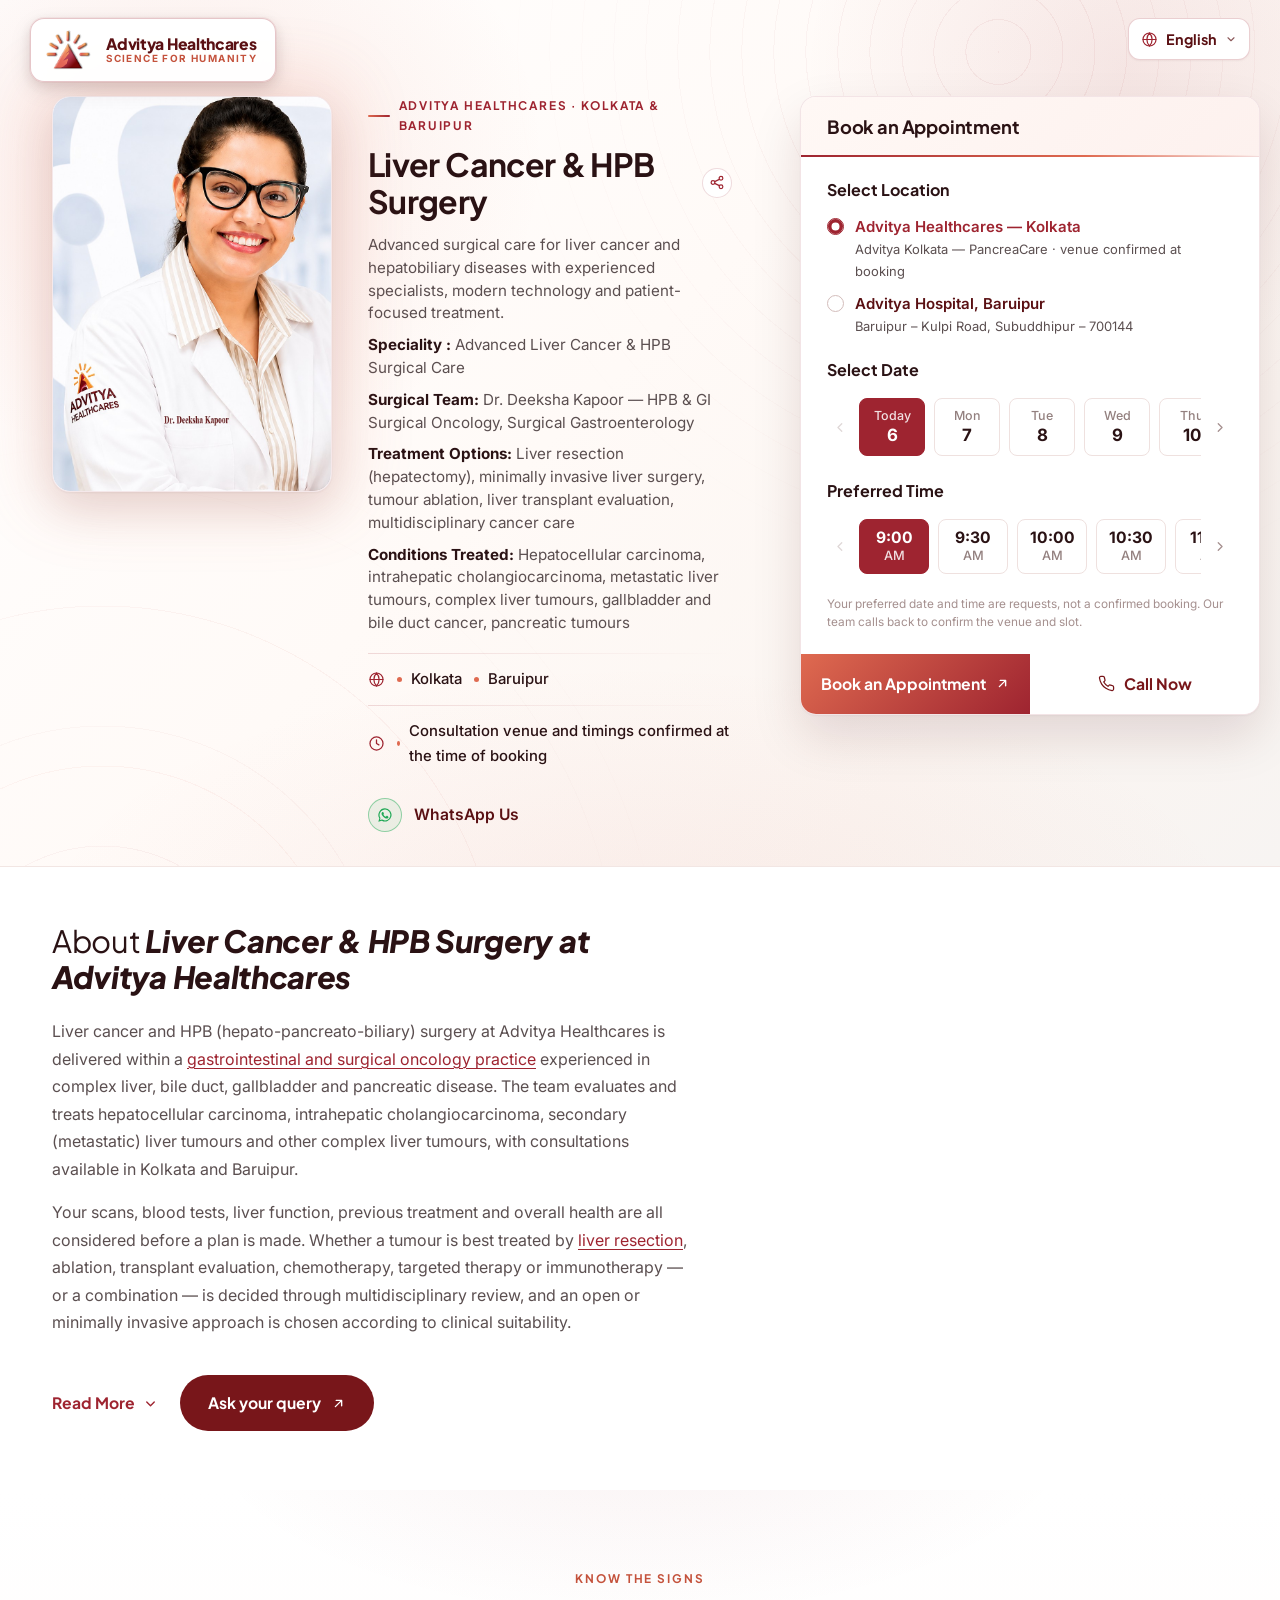
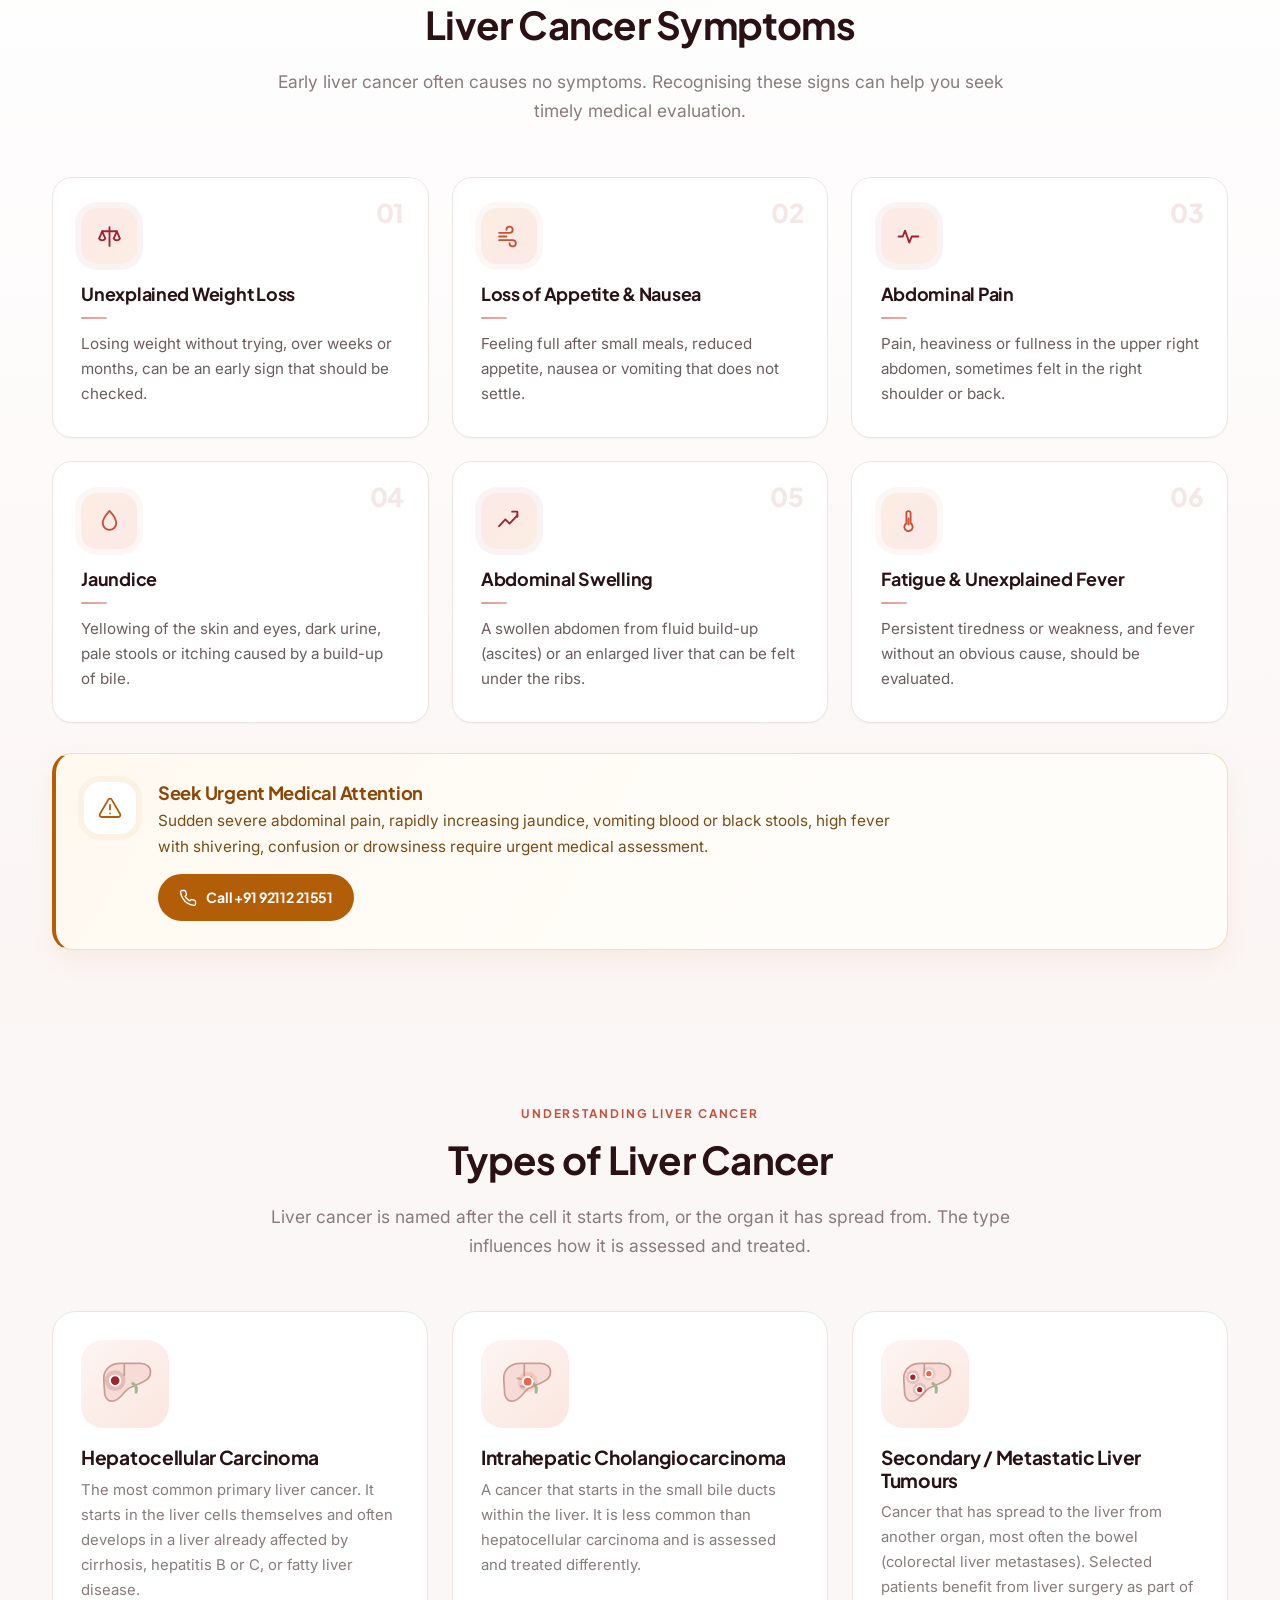
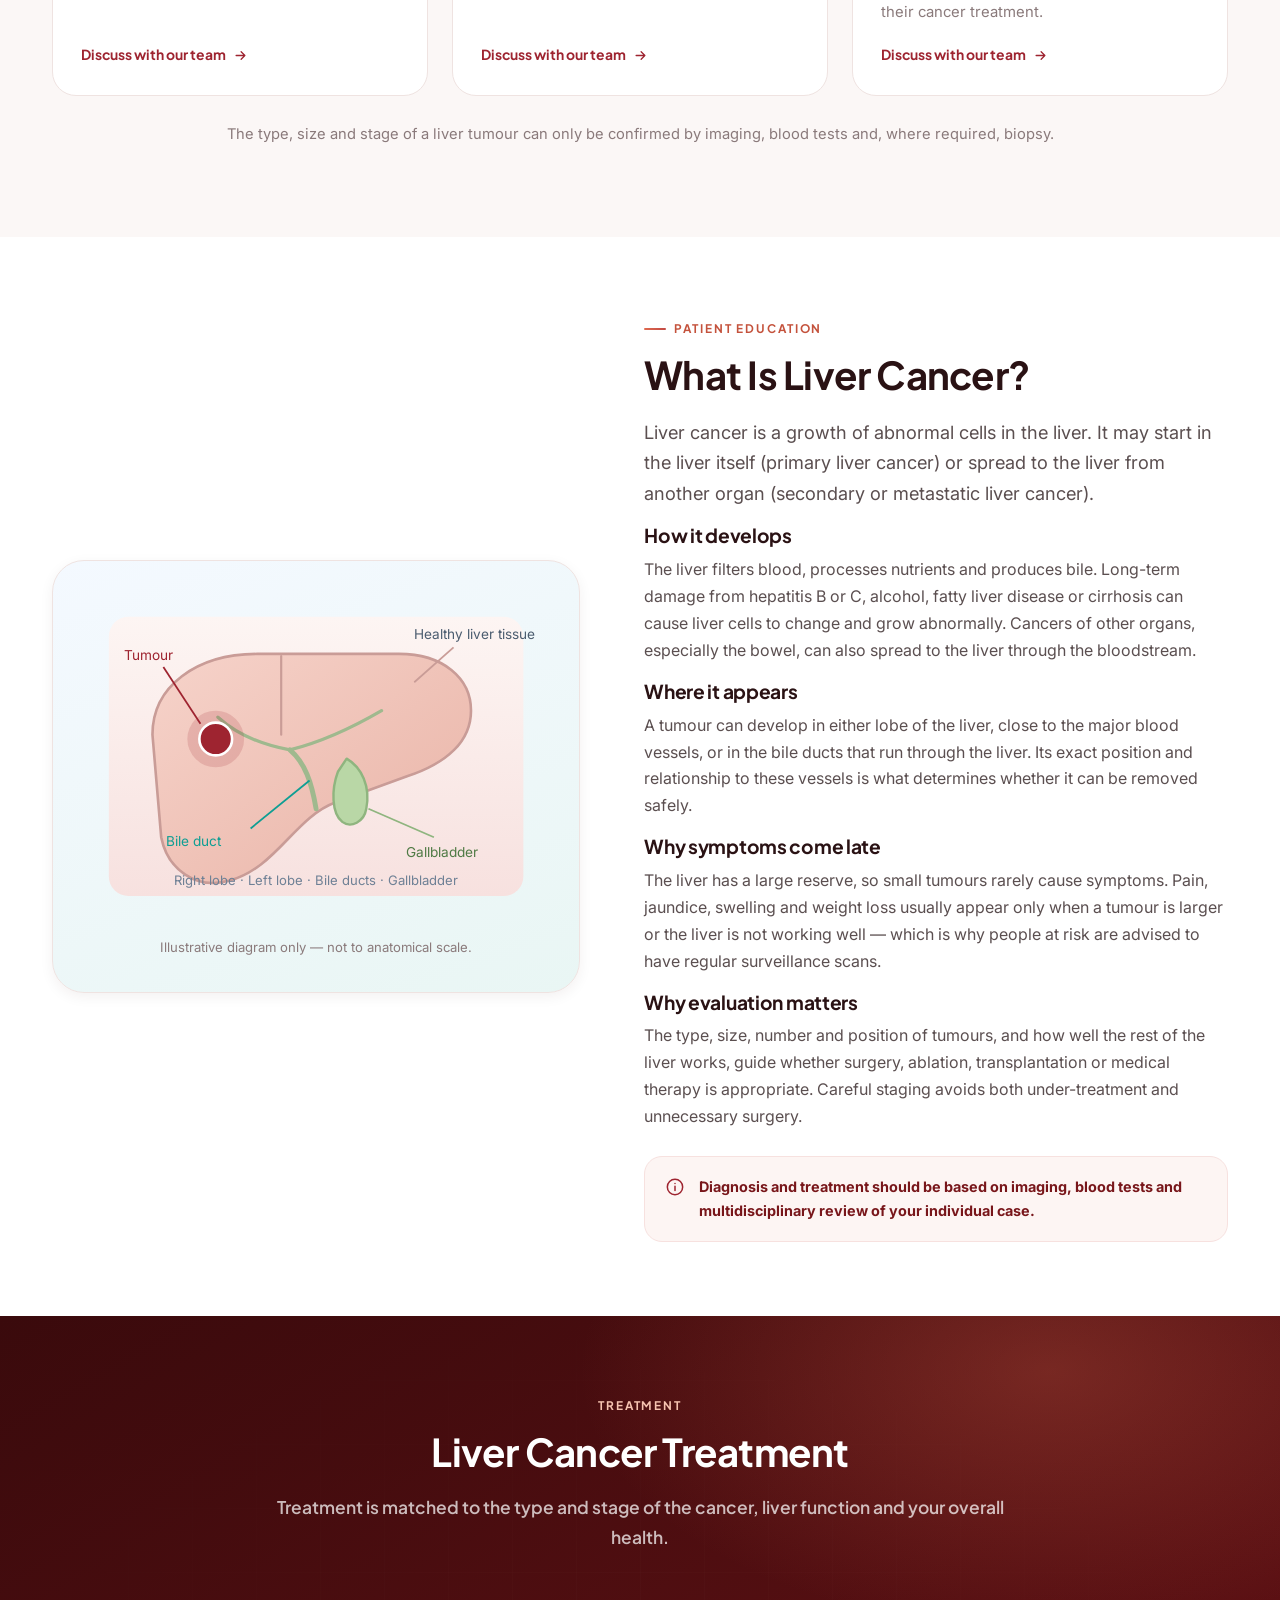
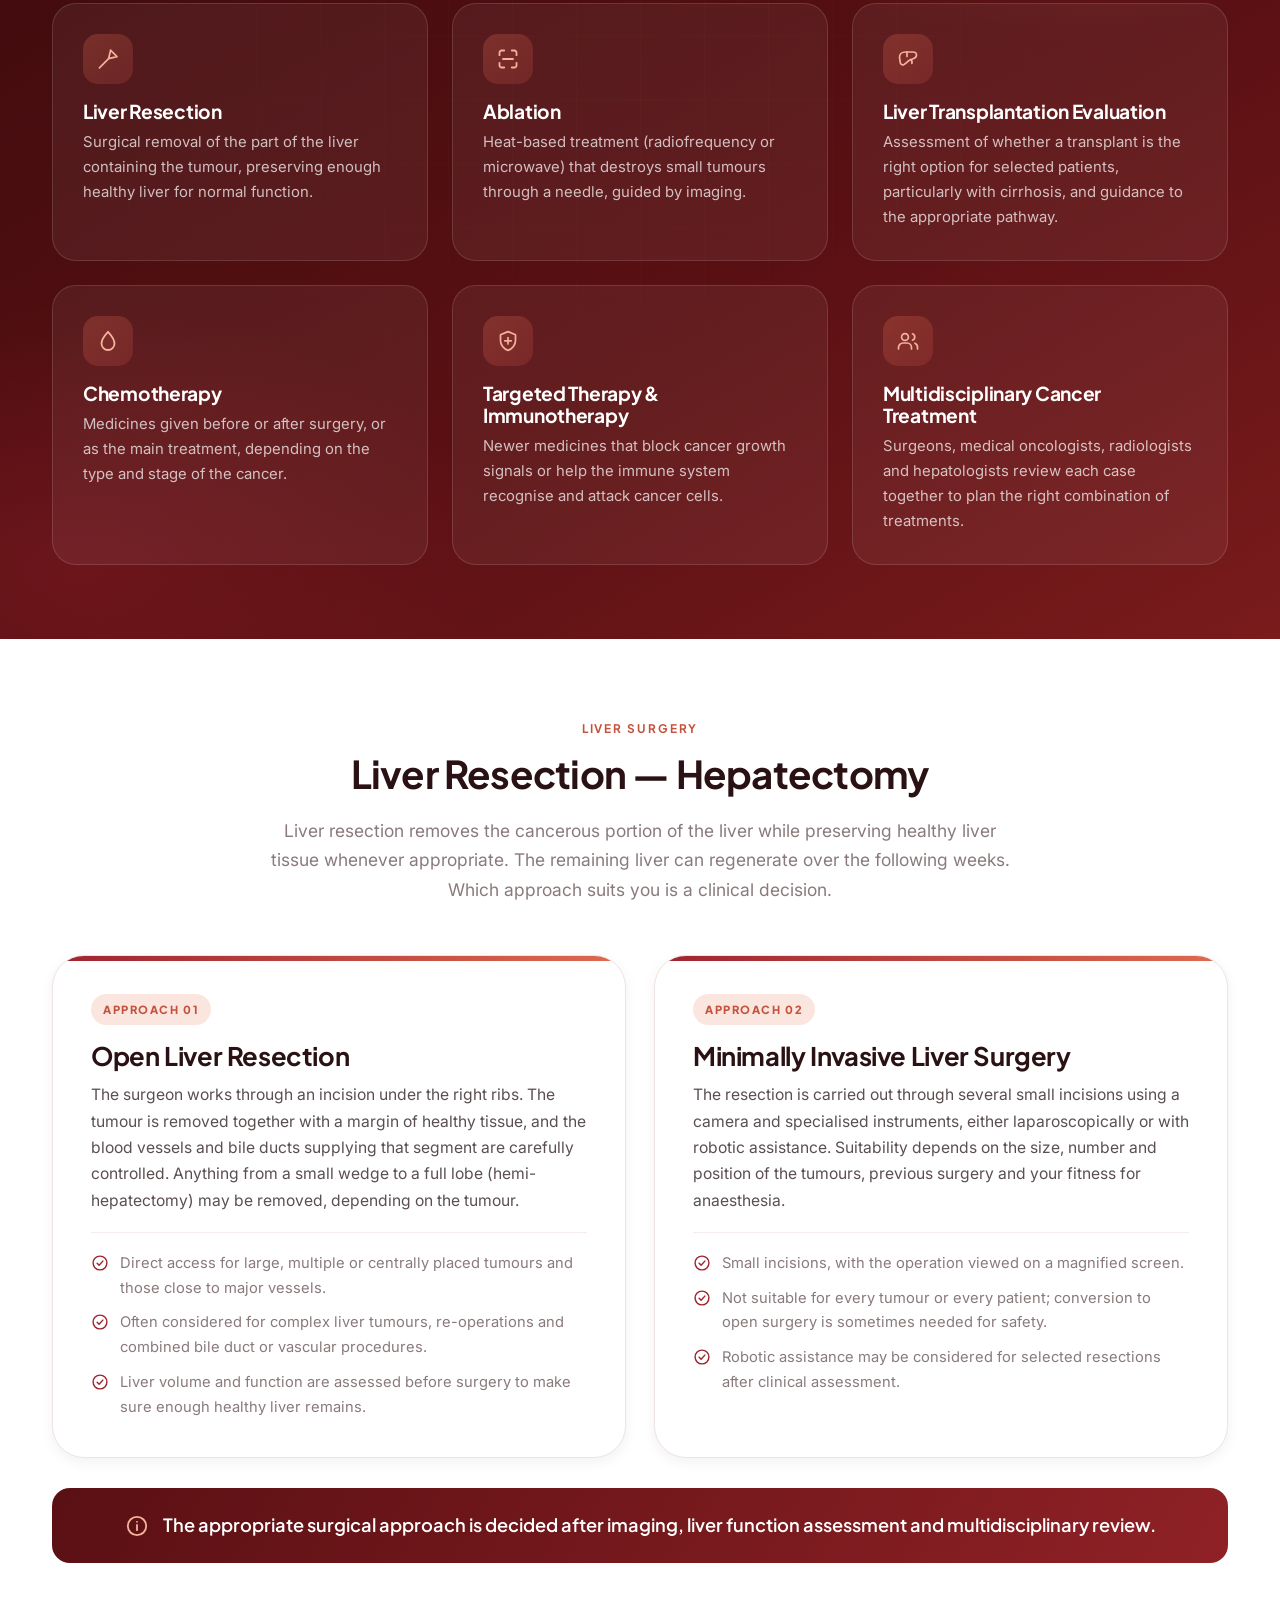
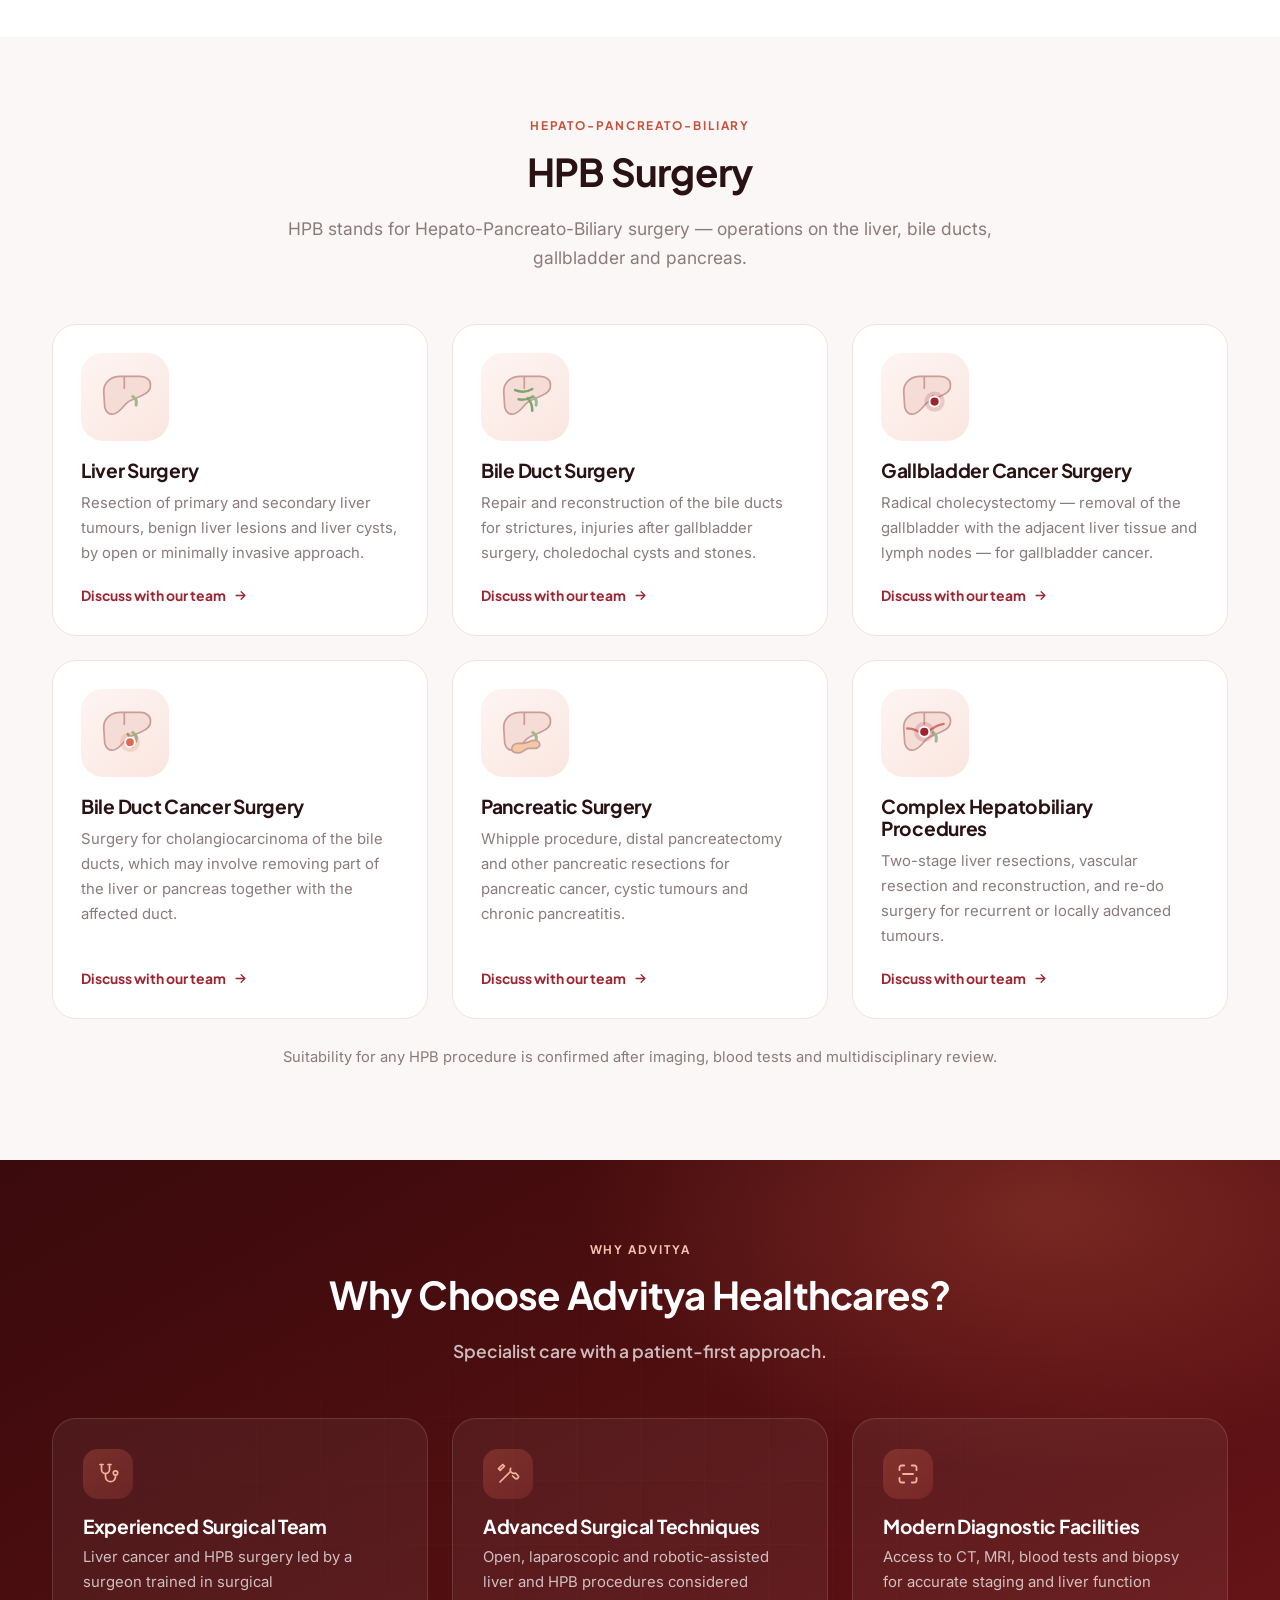
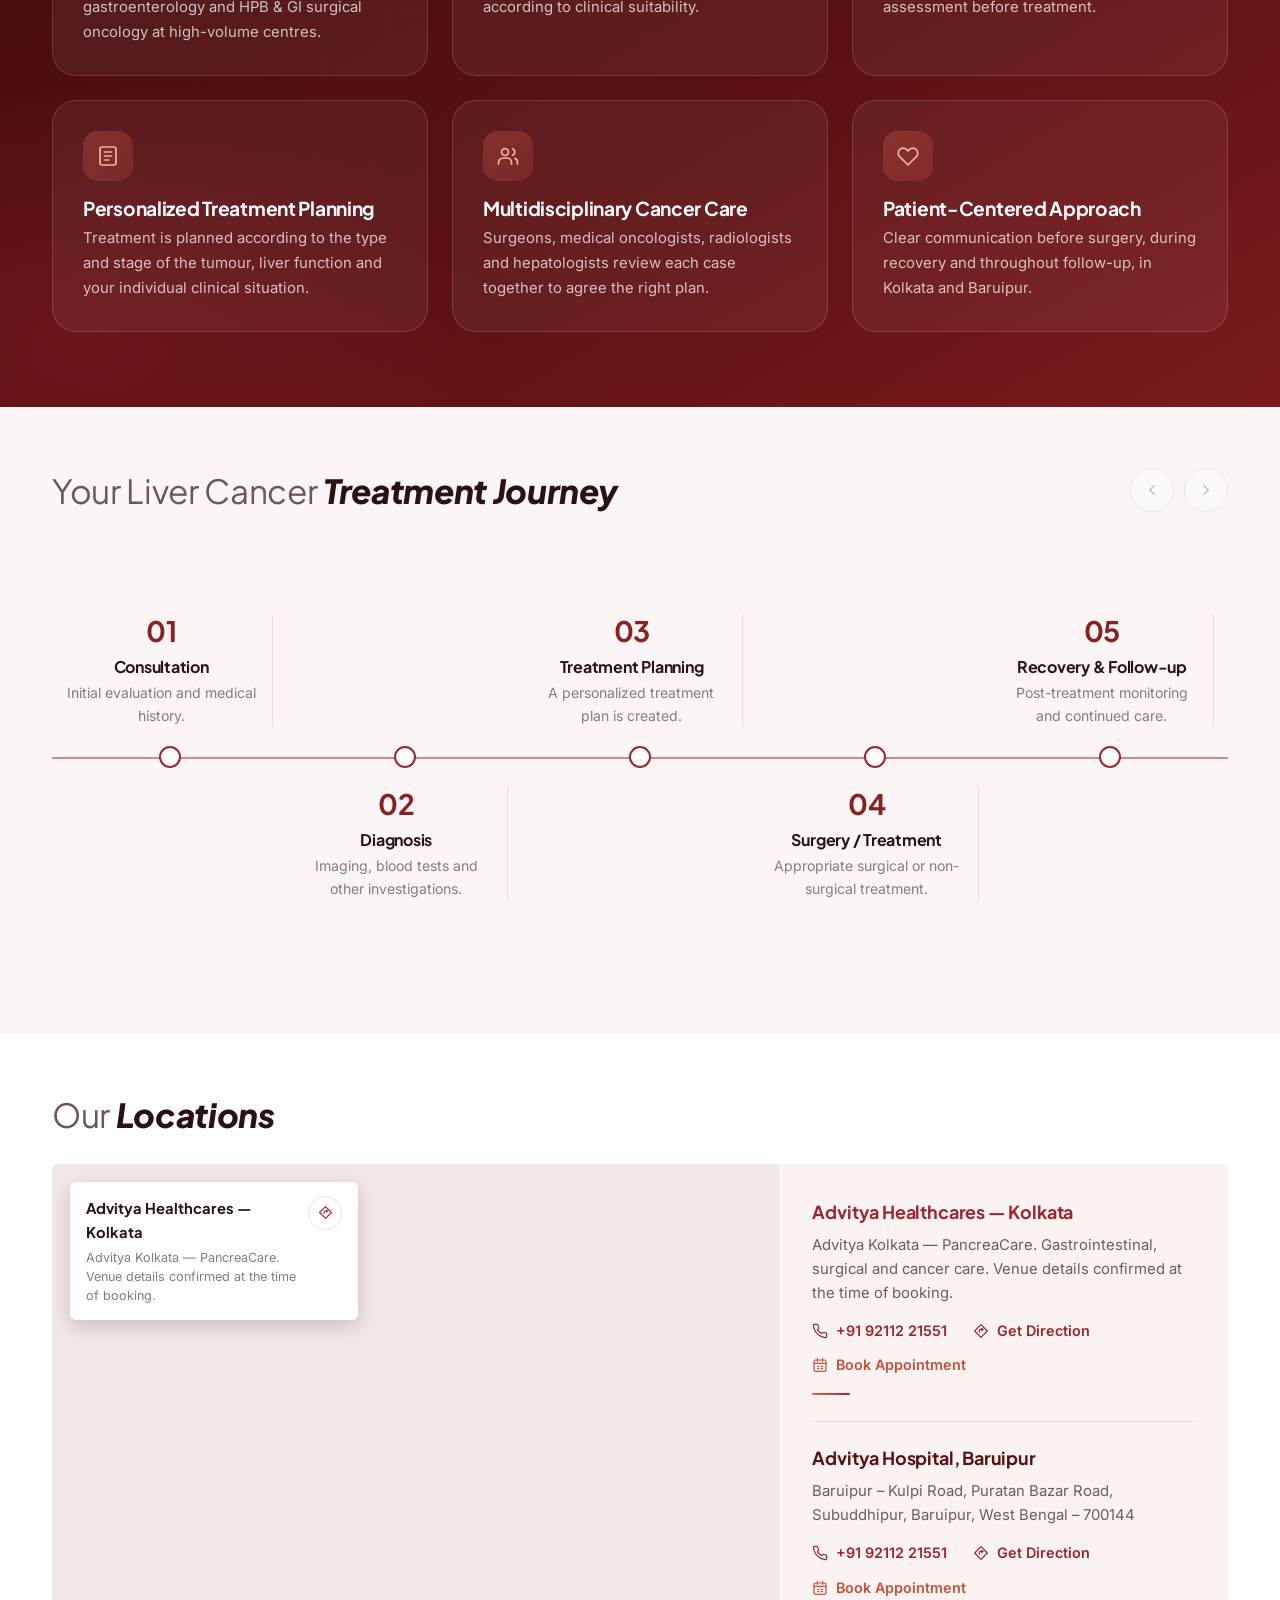
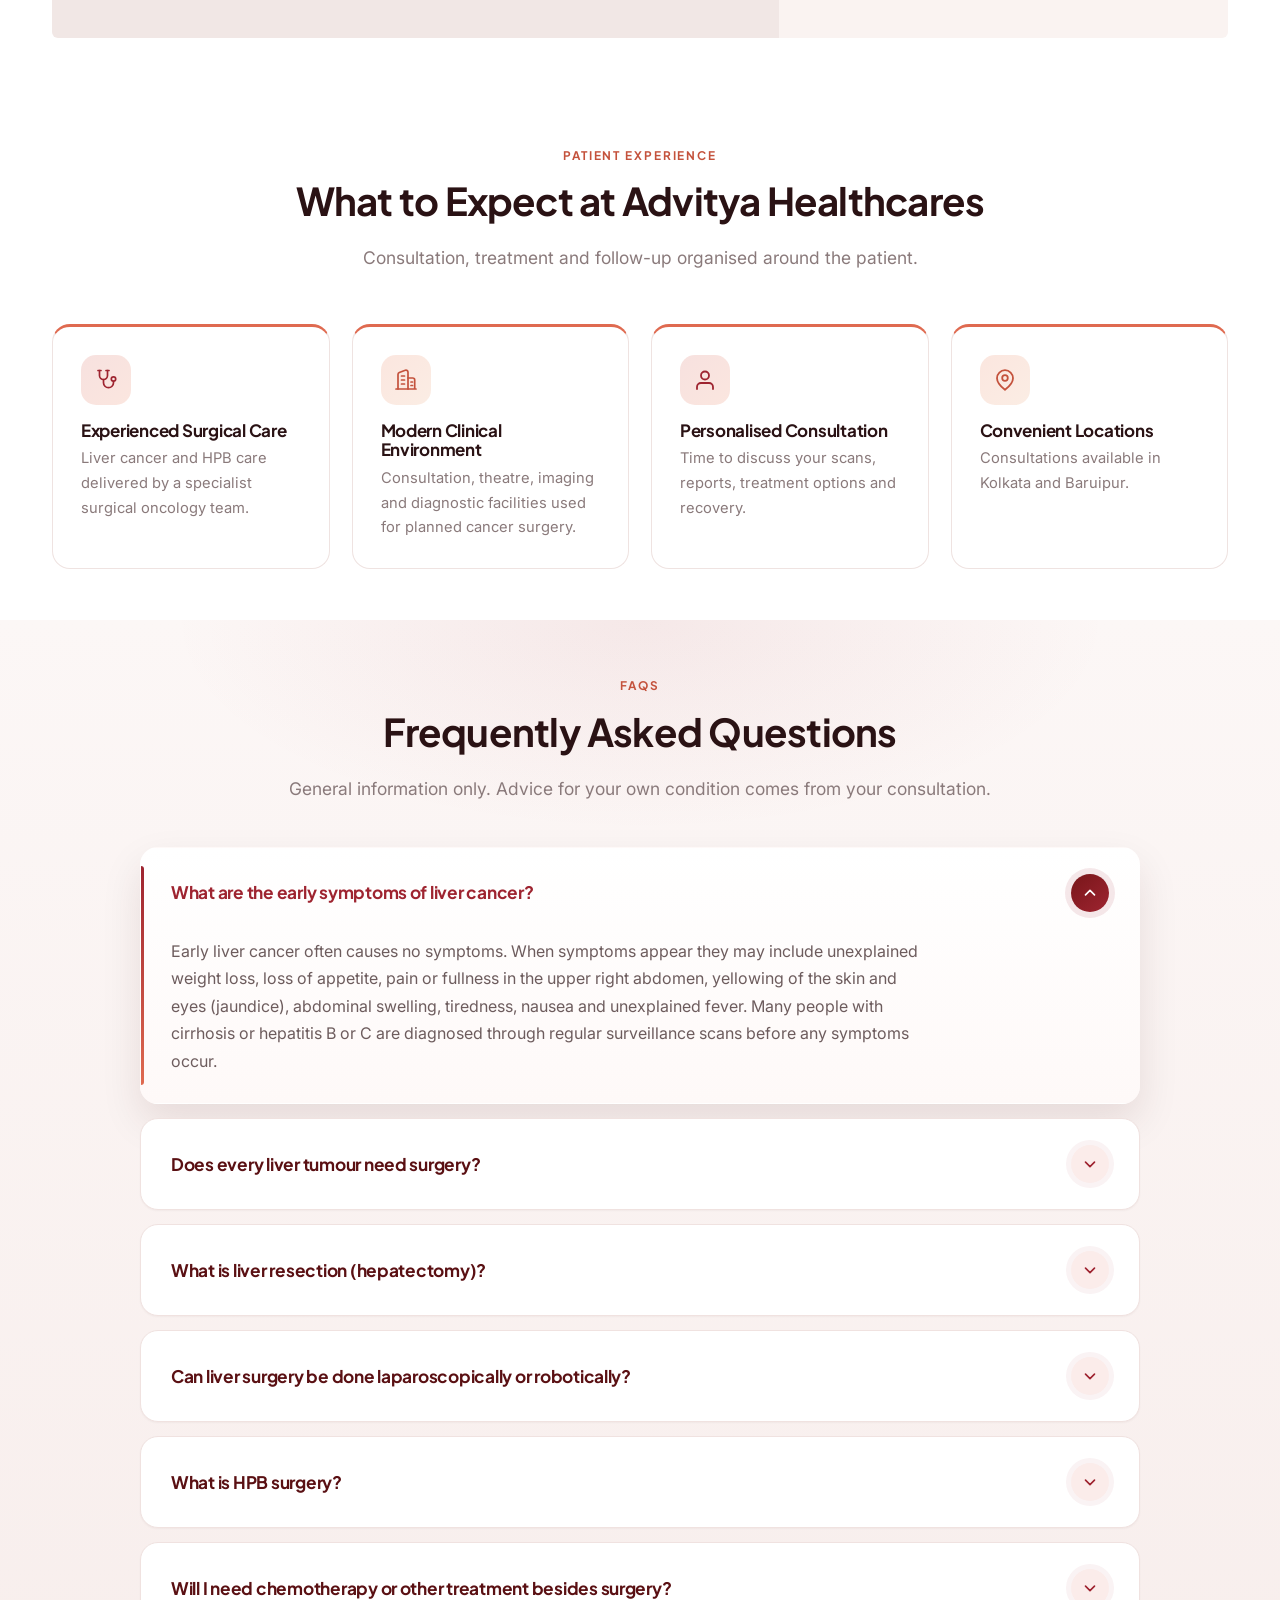
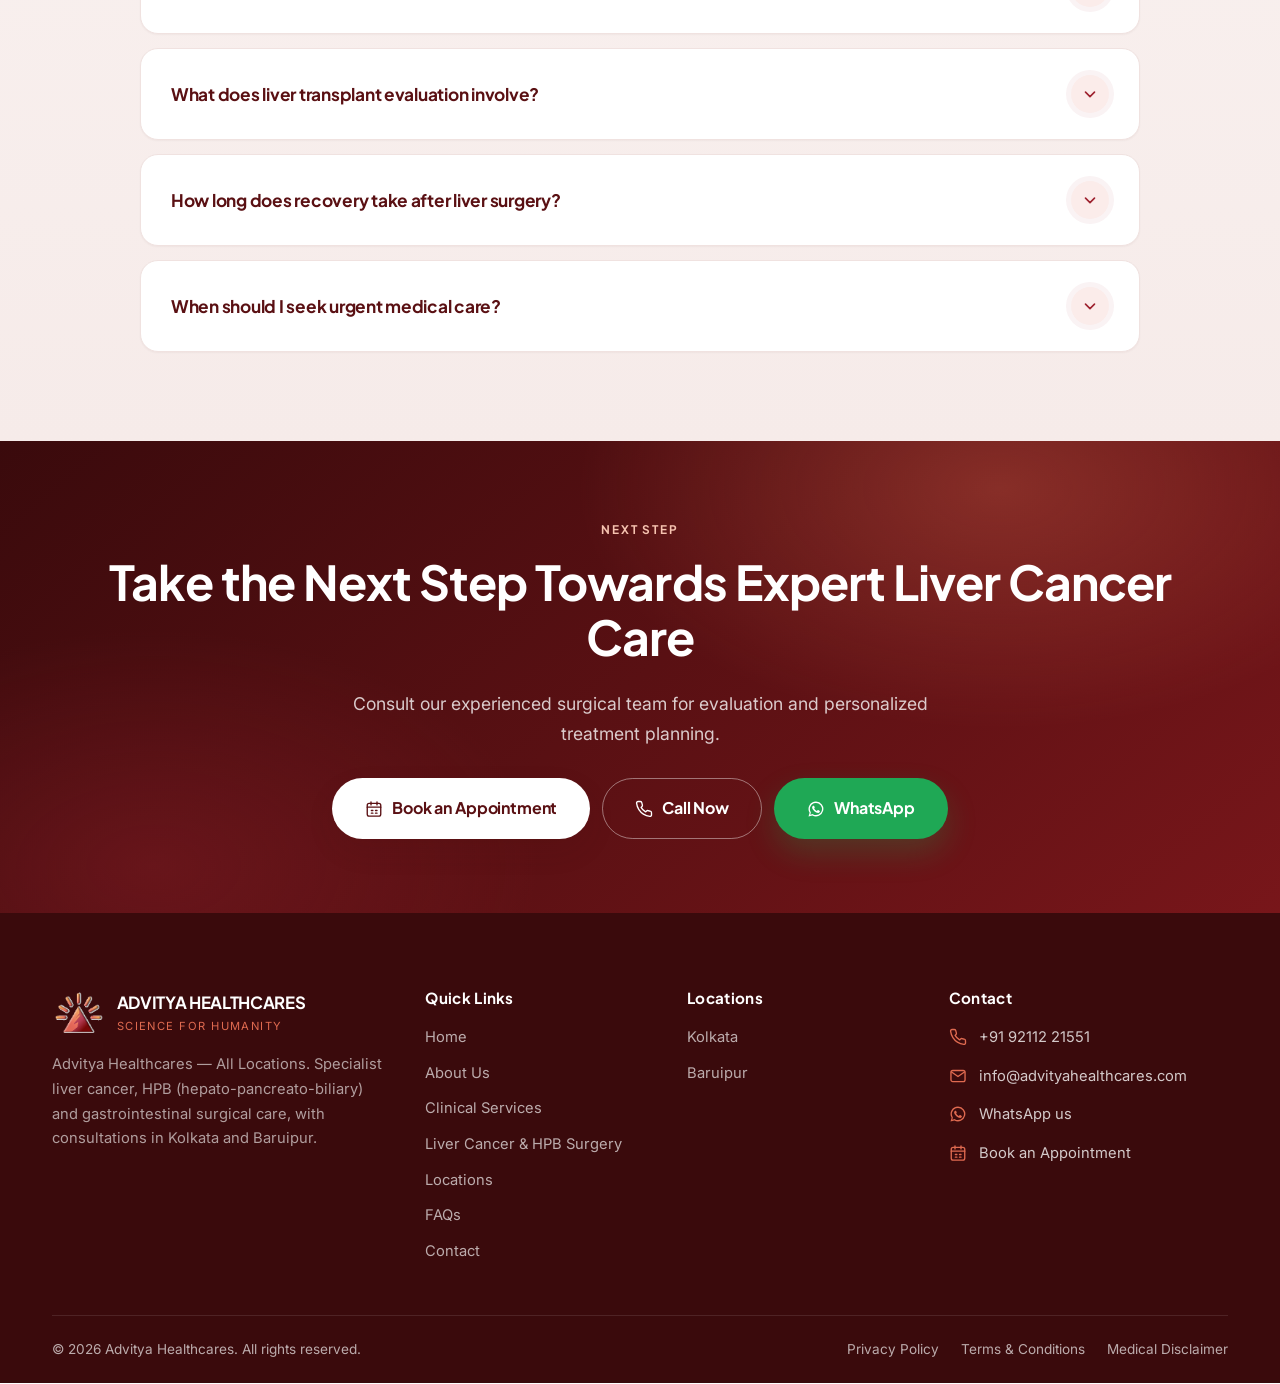
==== index.html @ e909a26a "first commit" ====
<!DOCTYPE html>
<html lang="en">
<head>
<meta charset="utf-8">
<meta name="viewport" content="width=device-width, initial-scale=1, viewport-fit=cover">
<title>Liver Cancer &amp; HPB Surgery | Advitya Healthcares</title>
<meta name="description" content="Expert liver cancer and HPB surgery at Advitya Healthcares. Consult experienced specialists for advanced liver cancer treatment and hepatobiliary surgical care.">
<meta name="theme-color" content="#5A1013">
<link rel="canonical" href="https://www.advityahealthcares.com/liver-cancer-surgery">
<link rel="icon" href="images/advitya_logo_nav.png" type="image/png">

<meta property="og:type" content="website">
<meta property="og:title" content="Liver Cancer &amp; HPB Surgery | Advitya Healthcares">
<meta property="og:description" content="Advanced surgical care for liver cancer and hepatobiliary diseases with experienced specialists, modern technology and patient-focused treatment in Kolkata and Baruipur.">
<meta property="og:url" content="https://www.advityahealthcares.com/liver-cancer-surgery">
<meta property="og:site_name" content="Advitya Healthcares">
<meta property="og:image" content="images/dr-deeksha-hero.jpg">
<meta name="twitter:card" content="summary_large_image">

<link rel="preconnect" href="https://fonts.googleapis.com">
<link rel="preconnect" href="https://fonts.gstatic.com" crossorigin>
<link href="https://fonts.googleapis.com/css2?family=Inter:wght@400;500;600;700&family=Plus+Jakarta+Sans:wght@600;700;800&display=swap" rel="stylesheet">
<link rel="stylesheet" href="css/style.css">
<script>document.documentElement.className+=" js";</script>

<script type="application/ld+json">
{
  "@context": "https://schema.org",
  "@type": "MedicalWebPage",
  "name": "Liver Cancer & HPB Surgery",
  "description": "Advanced surgical care for liver cancer and hepatobiliary diseases, including liver resection, minimally invasive liver surgery, bile duct, gallbladder and pancreatic surgery, at Advitya Healthcares, Kolkata and Baruipur.",
  "url": "https://www.advityahealthcares.com/liver-cancer-surgery",
  "inLanguage": "en",
  "about": {"@type": "MedicalCondition", "name": "Liver Cancer", "alternateName": ["Hepatocellular carcinoma", "Intrahepatic cholangiocarcinoma", "Metastatic liver tumours"]},
  "audience": {"@type": "MedicalAudience", "audienceType": "Patient"},
  "provider": {
    "@type": "MedicalOrganization",
    "name": "Advitya Healthcares",
    "url": "https://www.advityahealthcares.com",
    "telephone": "+919211221551",
    "email": "info@advityahealthcares.com",
    "medicalSpecialty": ["Oncologic", "Gastroenterologic", "Surgical"],
    "areaServed": [{"@type": "City", "name": "Kolkata"}, {"@type": "City", "name": "Baruipur"}]
  }
}
</script>
<script type="application/ld+json">
{
  "@context": "https://schema.org",
  "@type": "Service",
  "serviceType": "Liver Cancer & HPB Surgery",
  "name": "Liver Cancer & HPB (Hepato-Pancreato-Biliary) Surgery",
  "description": "Evaluation and treatment of liver cancer and hepatobiliary disease: liver resection (hepatectomy), minimally invasive liver surgery, tumour ablation, liver transplant evaluation, bile duct, gallbladder cancer and pancreatic surgery, planned through multidisciplinary cancer care.",
  "url": "https://www.advityahealthcares.com/liver-cancer-surgery",
  "provider": {"@type": "MedicalOrganization", "name": "Advitya Healthcares", "telephone": "+919211221551"},
  "areaServed": [{"@type": "City", "name": "Kolkata"}, {"@type": "City", "name": "Baruipur"}],
  "hasOfferCatalog": {
    "@type": "OfferCatalog",
    "name": "Liver Cancer & HPB Surgical Procedures",
    "itemListElement": [
      {"@type": "Offer", "itemOffered": {"@type": "MedicalProcedure", "name": "Liver Resection (Hepatectomy)"}},
      {"@type": "Offer", "itemOffered": {"@type": "MedicalProcedure", "name": "Minimally Invasive Liver Surgery"}},
      {"@type": "Offer", "itemOffered": {"@type": "MedicalProcedure", "name": "Tumour Ablation"}},
      {"@type": "Offer", "itemOffered": {"@type": "MedicalProcedure", "name": "Bile Duct Surgery"}},
      {"@type": "Offer", "itemOffered": {"@type": "MedicalProcedure", "name": "Gallbladder Cancer Surgery"}},
      {"@type": "Offer", "itemOffered": {"@type": "MedicalProcedure", "name": "Pancreatic Surgery"}}
    ]
  }
}
</script>
<script type="application/ld+json">
{
  "@context": "https://schema.org",
  "@type": "Physician",
  "name": "Dr. Deeksha Kapoor",
  "image": "https://advityahealthcares.com/wp-content/uploads/2025/12/Dr.-Deeksha.png",
  "medicalSpecialty": ["Oncologic", "Gastroenterologic", "Surgical"],
  "jobTitle": "CEO & Medical Head; HPB & GI Surgical Oncologist",
  "description": "Surgical Gastroenterologist and HPB (Hepato-Pancreato-Biliary) & GI Surgical Oncologist. MBBS, DNB (General Surgery), DNB (Surgical Gastroenterology); HPB & GI Surgical Oncology Fellowship, Tata Memorial Hospital; console-trained robotic surgeon (Da Vinci Xi).",
  "url": "https://advityahealthcares.com/dr-deeksha-kapoor/",
  "hasCredential": [
    {"@type": "EducationalOccupationalCredential", "credentialCategory": "degree", "name": "MBBS"},
    {"@type": "EducationalOccupationalCredential", "credentialCategory": "degree", "name": "DNB (General Surgery)"},
    {"@type": "EducationalOccupationalCredential", "credentialCategory": "degree", "name": "DNB (Surgical Gastroenterology)"},
    {"@type": "EducationalOccupationalCredential", "credentialCategory": "fellowship", "name": "HPB & GI Surgical Oncology Fellowship, Tata Memorial Hospital"}
  ],
  "worksFor": {"@type": "MedicalOrganization", "name": "Advitya Healthcares"}
}
</script>
<script type="application/ld+json">
{
  "@context": "https://schema.org",
  "@type": "MedicalClinic",
  "name": "Advitya Hospital, Baruipur",
  "parentOrganization": {"@type": "MedicalOrganization", "name": "Advitya Healthcares"},
  "telephone": "+919211221551",
  "address": {
    "@type": "PostalAddress",
    "streetAddress": "Baruipur - Kulpi Road, Puratan Bazar Road, Subuddhipur",
    "addressLocality": "Baruipur",
    "addressRegion": "West Bengal",
    "postalCode": "700144",
    "addressCountry": "IN"
  }
}
</script>
<script type="application/ld+json">
{
  "@context": "https://schema.org",
  "@type": "FAQPage",
  "mainEntity": [
    {"@type":"Question","name":"What are the early symptoms of liver cancer?","acceptedAnswer":{"@type":"Answer","text":"Early liver cancer often causes no symptoms. When symptoms appear they may include unexplained weight loss, loss of appetite, pain or fullness in the upper right abdomen, yellowing of the skin and eyes (jaundice), abdominal swelling, tiredness, nausea and unexplained fever. Many people with cirrhosis or hepatitis B or C are diagnosed through regular surveillance scans before any symptoms occur."}},
    {"@type":"Question","name":"Does every liver tumour need surgery?","acceptedAnswer":{"@type":"Answer","text":"No. Treatment depends on the type, size, number and position of the tumours, how well the rest of the liver is working, and your general health. Some tumours are best treated with resection, others with ablation, transplantation, chemotherapy, targeted therapy or immunotherapy, or a combination. The plan is decided after multidisciplinary review of your scans and reports."}},
    {"@type":"Question","name":"What is liver resection (hepatectomy)?","acceptedAnswer":{"@type":"Answer","text":"Liver resection is an operation that removes the part of the liver containing the tumour together with a margin of healthy tissue, while preserving enough healthy liver for the body to function. The remaining liver can regenerate over the following weeks. Suitability depends on tumour position and the health of the remaining liver."}},
    {"@type":"Question","name":"Can liver surgery be done laparoscopically or robotically?","acceptedAnswer":{"@type":"Answer","text":"Minimally invasive (laparoscopic or robotic) liver resection is possible for selected tumours, using small incisions, a camera and specialised instruments. It is not appropriate for every tumour or every patient; suitability is assessed after reviewing your imaging and fitness for anaesthesia."}},
    {"@type":"Question","name":"What is HPB surgery?","acceptedAnswer":{"@type":"Answer","text":"HPB stands for Hepato-Pancreato-Biliary. HPB surgery covers operations on the liver, the bile ducts, the gallbladder and the pancreas, including surgery for gallbladder cancer, bile duct cancer (cholangiocarcinoma) and pancreatic tumours."}},
    {"@type":"Question","name":"Will I need chemotherapy or other treatment besides surgery?","acceptedAnswer":{"@type":"Answer","text":"Some patients need chemotherapy, targeted therapy or immunotherapy before or after surgery, and some are treated without surgery at all. This depends on the type and stage of the cancer and is decided through multidisciplinary discussion between surgeons, medical oncologists, radiologists and other specialists."}},
    {"@type":"Question","name":"What does liver transplant evaluation involve?","acceptedAnswer":{"@type":"Answer","text":"For certain patients, particularly those with liver cancer arising in a cirrhotic liver, transplantation may be considered. Evaluation looks at tumour size and number, liver function, general fitness and donor options. If transplantation is appropriate, you are guided to the right pathway and supported through the process."}},
    {"@type":"Question","name":"How long does recovery take after liver surgery?","acceptedAnswer":{"@type":"Answer","text":"Recovery varies with the extent of the operation, the approach used and your general health. Most patients stay in hospital for several days after a major liver resection and continue recovering at home for a few weeks. Your surgical team gives specific advice about diet, activity, wound care and follow-up before discharge."}},
    {"@type":"Question","name":"When should I seek urgent medical care?","acceptedAnswer":{"@type":"Answer","text":"Sudden severe abdominal pain, rapidly increasing jaundice, vomiting blood or passing black stools, high fever with shivering, confusion or drowsiness, or rapid abdominal swelling require urgent medical assessment. Go to your nearest emergency department the same day."}}
  ]
}
</script>
</head>

<body id="top">

<!-- ============ SVG icon sprite ============ -->
<svg width="0" height="0" style="position:absolute" aria-hidden="true" focusable="false">
  <defs>
    <symbol id="i-phone" viewBox="0 0 24 24" fill="none" stroke="currentColor" stroke-width="1.8" stroke-linecap="round" stroke-linejoin="round"><path d="M22 16.9v3a2 2 0 0 1-2.2 2 19.8 19.8 0 0 1-8.6-3.1 19.5 19.5 0 0 1-6-6A19.8 19.8 0 0 1 2.1 4.2 2 2 0 0 1 4.1 2h3a2 2 0 0 1 2 1.7c.1 1 .4 1.9.7 2.8a2 2 0 0 1-.5 2.1L8.1 9.9a16 16 0 0 0 6 6l1.3-1.2a2 2 0 0 1 2.1-.5c.9.3 1.8.6 2.8.7a2 2 0 0 1 1.7 2Z"/></symbol>
    <symbol id="i-calendar" viewBox="0 0 24 24" fill="none" stroke="currentColor" stroke-width="1.8" stroke-linecap="round" stroke-linejoin="round"><rect x="3" y="4.5" width="18" height="17" rx="2.5"/><path d="M3 9.5h18M8 2.5v4M16 2.5v4M8.5 14h2M14 14h2M8.5 17.5h2M14 17.5h2"/></symbol>
    <symbol id="i-wa" viewBox="0 0 24 24" fill="currentColor"><path d="M12 2a9.9 9.9 0 0 0-8.5 15L2 22l5.2-1.4A9.9 9.9 0 1 0 12 2Zm0 18.1a8.1 8.1 0 0 1-4.2-1.2l-.3-.2-3.1.8.8-3-.2-.3A8.1 8.1 0 1 1 12 20.1Zm4.6-5.9c-.3-.1-1.5-.8-1.7-.9s-.4-.1-.6.1-.7.9-.8 1-.3.2-.5.1a6.6 6.6 0 0 1-3.3-2.9c-.2-.4.2-.4.6-1.2a.5.5 0 0 0 0-.5c0-.1-.6-1.4-.8-1.9s-.4-.4-.6-.4h-.5a1 1 0 0 0-.7.3 2.9 2.9 0 0 0-.9 2.2 5.1 5.1 0 0 0 1.1 2.7 11.5 11.5 0 0 0 4.4 3.9c1.6.6 2.2.7 3 .6a2.6 2.6 0 0 0 1.7-1.2 2.1 2.1 0 0 0 .1-1.2c0-.1-.2-.2-.5-.3Z"/></symbol>
    <symbol id="i-check" viewBox="0 0 24 24" fill="none" stroke="currentColor" stroke-width="1.9" stroke-linecap="round" stroke-linejoin="round"><circle cx="12" cy="12" r="9.2"/><path d="m8.2 12.3 2.6 2.6 5-5.4"/></symbol>
    <symbol id="i-shield" viewBox="0 0 24 24" fill="none" stroke="currentColor" stroke-width="1.7" stroke-linecap="round" stroke-linejoin="round"><path d="M12 2.6 4.5 5.8v5.6c0 4.5 3.1 8.7 7.5 10 4.4-1.3 7.5-5.5 7.5-10V5.8Z"/><path d="M12 8.6v6.4M8.8 11.8h6.4"/></symbol>
    <symbol id="i-stetho" viewBox="0 0 24 24" fill="none" stroke="currentColor" stroke-width="1.7" stroke-linecap="round" stroke-linejoin="round"><path d="M5.5 2.5v5a4 4 0 0 0 8 0v-5"/><path d="M4 2.5h3M12 2.5h3M9.5 11.5v3.2a5 5 0 0 0 10 0v-1.4"/><circle cx="19.5" cy="11" r="2.2"/></symbol>
    <symbol id="i-pin" viewBox="0 0 24 24" fill="none" stroke="currentColor" stroke-width="1.8" stroke-linecap="round" stroke-linejoin="round"><path d="M20 10.2c0 5.4-8 11.6-8 11.6s-8-6.2-8-11.6a8 8 0 0 1 16 0Z"/><circle cx="12" cy="10" r="2.8"/></symbol>
    <symbol id="i-alert" viewBox="0 0 24 24" fill="none" stroke="currentColor" stroke-width="1.8" stroke-linecap="round" stroke-linejoin="round"><path d="M10.3 3.6 1.9 18a2 2 0 0 0 1.7 3h16.8a2 2 0 0 0 1.7-3L13.7 3.6a2 2 0 0 0-3.4 0Z"/><path d="M12 9v4.5M12 17.4h.01"/></symbol>
    <symbol id="i-arrow" viewBox="0 0 24 24" fill="none" stroke="currentColor" stroke-width="2.1" stroke-linecap="round" stroke-linejoin="round"><path d="M5 12h14M13 6l6 6-6 6"/></symbol>
    <symbol id="i-info" viewBox="0 0 24 24" fill="none" stroke="currentColor" stroke-width="1.8" stroke-linecap="round" stroke-linejoin="round"><circle cx="12" cy="12" r="9.2"/><path d="M12 11v5.2M12 7.8h.01"/></symbol>
    <symbol id="i-clock" viewBox="0 0 24 24" fill="none" stroke="currentColor" stroke-width="1.8" stroke-linecap="round" stroke-linejoin="round"><circle cx="12" cy="12" r="9.2"/><path d="M12 6.8V12l3.4 2"/></symbol>
    <symbol id="i-mail" viewBox="0 0 24 24" fill="none" stroke="currentColor" stroke-width="1.8" stroke-linecap="round" stroke-linejoin="round"><rect x="2.6" y="4.6" width="18.8" height="14.8" rx="2.5"/><path d="m3.4 6.6 8.6 6 8.6-6"/></symbol>
    <symbol id="i-chevron" viewBox="0 0 24 24" fill="none" stroke="currentColor" stroke-width="2.2" stroke-linecap="round" stroke-linejoin="round"><path d="m6 9.5 6 6 6-6"/></symbol>
    <symbol id="i-user" viewBox="0 0 24 24" fill="none" stroke="currentColor" stroke-width="1.8" stroke-linecap="round" stroke-linejoin="round"><path d="M20 21v-2a4 4 0 0 0-4-4H8a4 4 0 0 0-4 4v2"/><circle cx="12" cy="7.5" r="4"/></symbol>
    <symbol id="i-plan" viewBox="0 0 24 24" fill="none" stroke="currentColor" stroke-width="1.7" stroke-linecap="round" stroke-linejoin="round"><rect x="4" y="3" width="16" height="18" rx="2.4"/><path d="M8.5 8h7M8.5 12h7M8.5 16h4"/></symbol>
    <symbol id="i-pulse" viewBox="0 0 24 24" fill="none" stroke="currentColor" stroke-width="1.8" stroke-linecap="round" stroke-linejoin="round"><path d="M2.5 12h4l2.2-5.6 4 11.4 2.4-5.8h6.4"/></symbol>
    <symbol id="i-scan" viewBox="0 0 24 24" fill="none" stroke="currentColor" stroke-width="1.8" stroke-linecap="round" stroke-linejoin="round"><path d="M3.5 8.2V5.6A2.1 2.1 0 0 1 5.6 3.5h2.6M15.8 3.5h2.6a2.1 2.1 0 0 1 2.1 2.1v2.6M20.5 15.8v2.6a2.1 2.1 0 0 1-2.1 2.1h-2.6M8.2 20.5H5.6a2.1 2.1 0 0 1-2.1-2.1v-2.6"/><path d="M7 12h10"/></symbol>
    <symbol id="i-heart" viewBox="0 0 24 24" fill="none" stroke="currentColor" stroke-width="1.7" stroke-linecap="round" stroke-linejoin="round"><path d="M20.3 5.6a5 5 0 0 0-7.1 0L12 6.8l-1.2-1.2a5 5 0 1 0-7.1 7.1l8.3 8.3 8.3-8.3a5 5 0 0 0 0-7.1Z"/></symbol>
    <symbol id="i-tools" viewBox="0 0 24 24" fill="none" stroke="currentColor" stroke-width="1.7" stroke-linecap="round" stroke-linejoin="round"><path d="M14.6 6.3a3.6 3.6 0 0 0 4.9 4.7l2.3 2.3a2 2 0 0 1-2.9 2.9L16.6 14"/><path d="M4 20 14 10M8.4 4.2 4.2 8.4 2.5 6.7l4.2-4.2Z"/></symbol>
    <symbol id="i-trend" viewBox="0 0 24 24" fill="none" stroke="currentColor" stroke-width="1.8" stroke-linecap="round" stroke-linejoin="round"><path d="M3 17.5 9 11l4 4 7.5-8"/><path d="M15.5 3.5h5v5"/></symbol>
    <symbol id="i-wind" viewBox="0 0 24 24" fill="none" stroke="currentColor" stroke-width="1.8" stroke-linecap="round" stroke-linejoin="round"><path d="M3 8.5h10a3 3 0 1 0-3-3"/><path d="M3 15.5h13a3 3 0 1 1-3 3"/><path d="M3 12h7"/></symbol>
    <symbol id="i-building" viewBox="0 0 24 24" fill="none" stroke="currentColor" stroke-width="1.7" stroke-linecap="round" stroke-linejoin="round"><path d="M4 21V6.4a2 2 0 0 1 1.3-1.9l6-2.2a2 2 0 0 1 2.7 1.9V21"/><path d="M14 10h4.7a2 2 0 0 1 2 2v9M2 21h20M7.5 8h3M7.5 12h3M7.5 16h3M17 14h1.5M17 17.5h1.5"/></symbol>
    <symbol id="i-share" viewBox="0 0 24 24" fill="none" stroke="currentColor" stroke-width="1.8" stroke-linecap="round" stroke-linejoin="round"><circle cx="18" cy="5.5" r="2.8"/><circle cx="6" cy="12" r="2.8"/><circle cx="18" cy="18.5" r="2.8"/><path d="m8.5 10.7 7-3.4M8.5 13.3l7 3.4"/></symbol>
    <symbol id="i-globe" viewBox="0 0 24 24" fill="none" stroke="currentColor" stroke-width="1.7" stroke-linecap="round" stroke-linejoin="round"><circle cx="12" cy="12" r="9.2"/><path d="M2.9 12h18.2M12 2.8c2.4 2.6 3.7 5.8 3.7 9.2S14.4 18.6 12 21.2c-2.4-2.6-3.7-5.8-3.7-9.2S9.6 5.4 12 2.8Z"/></symbol>
    <symbol id="i-chevron-r" viewBox="0 0 24 24" fill="none" stroke="currentColor" stroke-width="2.2" stroke-linecap="round" stroke-linejoin="round"><path d="m9 5.5 6.5 6.5L9 18.5"/></symbol>
    <symbol id="i-arrow-ne" viewBox="0 0 24 24" fill="none" stroke="currentColor" stroke-width="2.2" stroke-linecap="round" stroke-linejoin="round"><path d="M7 17 17 7M8.4 7H17v8.6"/></symbol>
    <symbol id="i-menu" viewBox="0 0 24 24" fill="none" stroke="currentColor" stroke-width="2" stroke-linecap="round" stroke-linejoin="round"><path d="M4 7h16M4 12h16M4 17h16"/></symbol>
    <symbol id="i-liver-sm" viewBox="0 0 24 24" fill="none" stroke="currentColor" stroke-width="1.7" stroke-linecap="round" stroke-linejoin="round"><path d="M3.5 10.2c0-3 2.4-5.2 6-5.2h7.4c2.2 0 3.6 1.3 3.6 3s-1.3 3-3.3 3.8l-3.6 1.5c-2.4 1-3.4 3.6-5.9 4.4-1.6.5-3-.4-3.4-2Z"/><path d="M11 5v4.4"/><path d="M14.5 12.5c1.3.9 1.8 2.4 1.4 3.9"/></symbol>
    <symbol id="i-scalpel" viewBox="0 0 24 24" fill="none" stroke="currentColor" stroke-width="1.7" stroke-linecap="round" stroke-linejoin="round"><path d="M14.5 3.2 21 9.7l-8.4 2 2-8.5ZM12.6 11.7 3.4 20.9"/></symbol>
    <symbol id="i-leaf" viewBox="0 0 24 24" fill="none" stroke="currentColor" stroke-width="1.7" stroke-linecap="round" stroke-linejoin="round"><path d="M4 20c0-8 5.6-13.4 16-14-.6 10.4-6 16-14 16Z"/><path d="M4.5 19.5 12 12"/></symbol>
    <symbol id="i-close" viewBox="0 0 24 24" fill="none" stroke="currentColor" stroke-width="2.2" stroke-linecap="round" stroke-linejoin="round"><path d="m6 6 12 12M18 6 6 18"/></symbol>
    <symbol id="i-directions" viewBox="0 0 24 24" fill="none" stroke="currentColor" stroke-width="1.8" stroke-linecap="round" stroke-linejoin="round"><path d="m12 2.5 9.5 9.5L12 21.5 2.5 12Z"/><path d="M9.6 13.6v-2.2a1.8 1.8 0 0 1 1.8-1.8h3.4"/><path d="m13.2 8 1.8 1.6-1.8 1.7"/></symbol>
    <symbol id="i-scale" viewBox="0 0 24 24" fill="none" stroke="currentColor" stroke-width="1.8" stroke-linecap="round" stroke-linejoin="round"><path d="M12 3v18M5 7h14"/><path d="m5 7-3 7a3.5 3.5 0 0 0 6 0Z"/><path d="m19 7-3 7a3.5 3.5 0 0 0 6 0Z"/></symbol>
    <symbol id="i-drop" viewBox="0 0 24 24" fill="none" stroke="currentColor" stroke-width="1.8" stroke-linecap="round" stroke-linejoin="round"><path d="M12 2.8s6.5 7 6.5 11.7a6.5 6.5 0 0 1-13 0C5.5 9.8 12 2.8 12 2.8Z"/></symbol>
    <symbol id="i-thermo" viewBox="0 0 24 24" fill="none" stroke="currentColor" stroke-width="1.8" stroke-linecap="round" stroke-linejoin="round"><path d="M14 14.8V5a2 2 0 0 0-4 0v9.8a4 4 0 1 0 4 0Z"/><path d="M12 10v6"/></symbol>
    <symbol id="i-team" viewBox="0 0 24 24" fill="none" stroke="currentColor" stroke-width="1.7" stroke-linecap="round" stroke-linejoin="round"><circle cx="9" cy="8" r="3.4"/><path d="M2.5 20v-1.5a4.5 4.5 0 0 1 4.5-4.5h4a4.5 4.5 0 0 1 4.5 4.5V20"/><path d="M16.5 4.8a3.4 3.4 0 0 1 0 6.4M19 14.2a4.5 4.5 0 0 1 2.5 4.3V20"/></symbol>
    <!-- simplified liver silhouette used by the liver cancer type cards -->
    <symbol id="liver" viewBox="0 0 48 56">
      <path d="M5 23c0-7.5 6-13 14.5-13H37c5.5 0 9 3.2 9 7.6 0 4.2-3 7.4-8 9.3l-9.6 4.2c-5.4 2.3-7.8 9.6-14 11.6-4.4 1.4-7.6-1.4-8.5-5.6Z" fill="#F6DCD6" stroke="#C99C97" stroke-width="1.5" stroke-linejoin="round"/>
      <path d="M23 10.6v9.8" stroke="#C99C97" stroke-width="1.5" stroke-linecap="round"/>
      <path d="M30.5 27.5c2.6 1.6 3.6 4.6 2.8 7.6" fill="none" stroke="#9FB98E" stroke-width="2.6" stroke-linecap="round"/>
    </symbol>
  </defs>
</svg>

<a class="sr-only" href="#main">Skip to main content</a>

<a class="brandmark" id="brandmark" href="#top" aria-label="Advitya Healthcares - Liver Cancer &amp; HPB Surgery">
  <img src="images/advitya_logo_mark.png" alt="Advitya Healthcares logo" width="147" height="126">
  <span class="brandmark__text"><b>Advitya Healthcares</b><small>Science for Humanity</small></span>
</a>

<div class="mtools" id="mtools">
  <div class="lang notranslate" translate="no" data-lang-root>
        <button class="lang__trigger" type="button" id="lang-trigger-m"
                aria-expanded="false" aria-haspopup="listbox" aria-controls="lang-menu-m">
          <svg class="lang__globe" aria-hidden="true"><use href="#i-globe"/></svg>
          <span class="lang__current" data-lang-label>English</span>
          <span class="lang__short" data-lang-short>EN</span>
          <svg class="lang__chev" aria-hidden="true"><use href="#i-chevron"/></svg>
        </button>
        <ul class="lang__menu" id="lang-menu-m" role="listbox"
            aria-labelledby="lang-trigger-m" tabindex="-1" hidden>
          <li role="option" aria-selected="true">
            <button class="lang__opt is-active" type="button" data-lang="en" lang="en">
              <span class="lang__code">EN</span>
              <span class="lang__name">English</span>
              <svg class="lang__tick" aria-hidden="true"><use href="#i-check"/></svg>
            </button>
          </li>
          <li role="option" aria-selected="false">
            <button class="lang__opt" type="button" data-lang="bn" lang="bn">
              <span class="lang__code">BN</span>
              <span class="lang__name">Bengali <i>বাংলা</i></span>
              <svg class="lang__tick" aria-hidden="true"><use href="#i-check"/></svg>
            </button>
          </li>
          <li role="option" aria-selected="false">
            <button class="lang__opt" type="button" data-lang="gu" lang="gu">
              <span class="lang__code">GU</span>
              <span class="lang__name">Gujarati <i>ગુજરાતી</i></span>
              <svg class="lang__tick" aria-hidden="true"><use href="#i-check"/></svg>
            </button>
          </li>
          <li role="option" aria-selected="false">
            <button class="lang__opt" type="button" data-lang="hi" lang="hi">
              <span class="lang__code">HI</span>
              <span class="lang__name">Hindi <i>हिन्दी</i></span>
              <svg class="lang__tick" aria-hidden="true"><use href="#i-check"/></svg>
            </button>
          </li>
          <li role="option" aria-selected="false">
            <button class="lang__opt" type="button" data-lang="kn" lang="kn">
              <span class="lang__code">KN</span>
              <span class="lang__name">Kannada <i>ಕನ್ನಡ</i></span>
              <svg class="lang__tick" aria-hidden="true"><use href="#i-check"/></svg>
            </button>
          </li>
          <li role="option" aria-selected="false">
            <button class="lang__opt" type="button" data-lang="ml" lang="ml">
              <span class="lang__code">ML</span>
              <span class="lang__name">Malayalam <i>മലയാളം</i></span>
              <svg class="lang__tick" aria-hidden="true"><use href="#i-check"/></svg>
            </button>
          </li>
          <li role="option" aria-selected="false">
            <button class="lang__opt" type="button" data-lang="mr" lang="mr">
              <span class="lang__code">MR</span>
              <span class="lang__name">Marathi <i>मराठी</i></span>
              <svg class="lang__tick" aria-hidden="true"><use href="#i-check"/></svg>
            </button>
          </li>
          <li role="option" aria-selected="false">
            <button class="lang__opt" type="button" data-lang="or" lang="or">
              <span class="lang__code">OR</span>
              <span class="lang__name">Odia <i>ଓଡ଼ିଆ</i></span>
              <svg class="lang__tick" aria-hidden="true"><use href="#i-check"/></svg>
            </button>
          </li>
          <li role="option" aria-selected="false">
            <button class="lang__opt" type="button" data-lang="ta" lang="ta">
              <span class="lang__code">TA</span>
              <span class="lang__name">Tamil <i>தமிழ்</i></span>
              <svg class="lang__tick" aria-hidden="true"><use href="#i-check"/></svg>
            </button>
          </li>
        </ul>
      </div>

  <button class="burger" type="button" id="burger" aria-label="Open menu" aria-expanded="false" aria-controls="drawer">
    <svg><use href="#i-menu"/></svg>
  </button>
</div>

<div class="scrim" id="scrim" hidden></div>

<aside class="drawer" id="drawer" aria-label="Menu" aria-hidden="true">
  <div class="drawer__head">
    <b>Liver Cancer &amp; HPB Surgery</b>
    <button class="drawer__close" type="button" id="drawer-close" aria-label="Close menu"><svg><use href="#i-close"/></svg></button>
  </div>

  <nav class="drawer__links" aria-label="Mobile">
    <a class="is-current" href="#top" aria-current="page">Overview</a>
    <a href="#about">About Liver Cancer &amp; HPB Surgery</a>
    <a href="#what-is-liver-cancer">What Is Liver Cancer?</a>
    <a href="#symptoms">Liver Cancer Symptoms</a>

    <div class="acc">
      <button class="acc__btn" type="button" aria-expanded="false" aria-controls="acc-conditions">
        <span><svg aria-hidden="true"><use href="#i-liver-sm"/></svg>Liver Cancer</span>
        <svg class="acc__chev" aria-hidden="true"><use href="#i-chevron"/></svg>
      </button>
      <div class="acc__panel" id="acc-conditions" hidden>
        <a href="#types">Types of Liver Cancer</a>
        <a href="#type-hcc">Hepatocellular Carcinoma</a>
        <a href="#type-icc">Intrahepatic Cholangiocarcinoma</a>
        <a href="#type-metastatic">Secondary / Metastatic Liver Tumours</a>
        <a href="#what-is-liver-cancer">What Is Liver Cancer?</a>
      </div>
    </div>

    <div class="acc">
      <button class="acc__btn" type="button" aria-expanded="false" aria-controls="acc-treatments">
        <span><svg aria-hidden="true"><use href="#i-scalpel"/></svg>Treatments</span>
        <svg class="acc__chev" aria-hidden="true"><use href="#i-chevron"/></svg>
      </button>
      <div class="acc__panel" id="acc-treatments" hidden>
        <a href="#treatment">Liver Cancer Treatment</a>
        <a href="#surgery">Liver Surgery (Hepatectomy)</a>
        <a href="#resection-open">Open Liver Resection</a>
        <a href="#resection-mis">Minimally Invasive Liver Surgery</a>
        <a href="#hpb">HPB Surgery</a>
      </div>
    </div>

    <div class="acc">
      <button class="acc__btn" type="button" aria-expanded="false" aria-controls="acc-recovery">
        <span><svg aria-hidden="true"><use href="#i-leaf"/></svg>Recovery &amp; Aftercare</span>
        <svg class="acc__chev" aria-hidden="true"><use href="#i-chevron"/></svg>
      </button>
      <div class="acc__panel" id="acc-recovery" hidden>
        <a href="#journey">Treatment Journey</a>
        <a href="#experience">Patient Experience</a>
        <a href="#faqs">Frequently Asked Questions</a>
      </div>
    </div>

    <a href="#why">Why Advitya Healthcares</a>
    <a href="#locations">Locations</a>
    <a href="#book">Book an Appointment</a>
  </nav>
</aside>

<main id="main">

<!-- ============ 1. SPECIALIST PROFILE BAND ============ -->
<section class="phero" aria-labelledby="hero-title">
  <div class="wrap phero__grid">

    <div class="phero__photo">
      <img src="images/dr-deeksha-hero.jpg" alt="Dr. Deeksha Kapoor, HPB and Gastrointestinal Surgical Oncologist, Advitya Healthcares" width="800" height="1131" fetchpriority="high">
    </div>

    <div class="phero__info">
      <p class="phero__reg">Advitya Healthcares &middot; Kolkata &amp; Baruipur</p>

      <div class="phero__nameline">
        <h1 id="hero-title">Liver Cancer &amp; HPB Surgery</h1>
        <button class="phero__share" type="button" id="share-btn" aria-label="Share this page">
          <svg><use href="#i-share"/></svg>
        </button>
      </div>

      <ul class="facts">
        <li>Advanced surgical care for liver cancer and hepatobiliary diseases with experienced specialists, modern technology and patient-focused treatment.</li>
        <li><b>Speciality :</b> Advanced Liver Cancer &amp; HPB Surgical Care</li>
        <li><b>Surgical Team:</b> Dr. Deeksha Kapoor &mdash; HPB &amp; GI Surgical Oncology, Surgical Gastroenterology</li>
        <li><b>Treatment Options:</b> Liver resection (hepatectomy), minimally invasive liver surgery, tumour ablation, liver transplant evaluation, multidisciplinary cancer care</li>
        <li><b>Conditions Treated:</b> Hepatocellular carcinoma, intrahepatic cholangiocarcinoma, metastatic liver tumours, complex liver tumours, gallbladder and bile duct cancer, pancreatic tumours</li>
      </ul>

      <div class="phero__rule" aria-hidden="true"></div>
      <p class="phero__line"><svg><use href="#i-globe"/></svg><span>Kolkata</span><span>Baruipur</span></p>

      <div class="phero__rule" aria-hidden="true"></div>
      <p class="phero__line"><svg><use href="#i-clock"/></svg><span>Consultation venue and timings confirmed at the time of booking</span></p>

      <a class="phero__pill" href="https://wa.me/919211221551?text=Hello%2C%20I%20would%20like%20to%20enquire%20about%20a%20liver%20cancer%20%2F%20HPB%20surgery%20consultation." target="_blank" rel="noopener">
        <i aria-hidden="true"><svg><use href="#i-wa"/></svg></i>WhatsApp Us
      </a>
    </div>

    <!-- booking widget -->
    <aside class="widget" id="book" aria-labelledby="widget-title">
      <div class="widget__head">
        <h2 id="widget-title">Book an Appointment</h2>
      </div>

      <div class="widget__body">
        <span class="widget__label" id="loc-label">Select Location</span>
        <div class="radios" role="radiogroup" aria-labelledby="loc-label">
          <label class="radio">
            <input type="radio" name="w-location" value="Kolkata" checked>
            <span><b>Advitya Healthcares &mdash; Kolkata</b><small>Advitya Kolkata &mdash; PancreaCare &middot; venue confirmed at booking</small></span>
          </label>
          <label class="radio">
            <input type="radio" name="w-location" value="Baruipur">
            <span><b>Advitya Hospital, Baruipur</b><small>Baruipur &ndash; Kulpi Road, Subuddhipur &ndash; 700144</small></span>
          </label>
        </div>

        <span class="widget__label" id="date-label">Select Date</span>
        <div class="picker" data-picker="date">
          <button class="picker__btn picker__btn--prev" type="button" aria-label="Show earlier dates"><svg><use href="#i-chevron-r"/></svg></button>
          <div class="picker__track" id="date-track" role="group" aria-labelledby="date-label"></div>
          <button class="picker__btn picker__btn--next" type="button" aria-label="Show later dates"><svg><use href="#i-chevron-r"/></svg></button>
        </div>

        <span class="widget__label" id="time-label">Preferred Time</span>
        <div class="picker" data-picker="time">
          <button class="picker__btn picker__btn--prev" type="button" aria-label="Show earlier times"><svg><use href="#i-chevron-r"/></svg></button>
          <div class="picker__track" id="time-track" role="group" aria-labelledby="time-label"></div>
          <button class="picker__btn picker__btn--next" type="button" aria-label="Show later times"><svg><use href="#i-chevron-r"/></svg></button>
        </div>

        <p class="widget__note">Your preferred date and time are requests, not a confirmed booking. Our team calls back to confirm the venue and slot.</p>
      </div>

      <div class="widget__actions">
        <button class="widget__book" type="button" id="widget-book">Book an Appointment <svg><use href="#i-arrow-ne"/></svg></button>
        <a class="widget__call" href="tel:+919211221551"><svg><use href="#i-phone"/></svg>Call Now</a>
      </div>
    </aside>

  </div>
</section>

<!-- ============ 2. ABOUT ============ -->
<section class="about-band" id="about" aria-labelledby="about-title">
  <div class="wrap about-band__grid">
    <div class="about">
      <h2 id="about-title">About <em>Liver Cancer &amp; HPB Surgery at Advitya Healthcares</em></h2>

      <p>Liver cancer and HPB (hepato-pancreato-biliary) surgery at Advitya Healthcares is delivered within a <a class="inline" href="https://www.advityahealthcares.com/clinical-services" target="_blank" rel="noopener">gastrointestinal and surgical oncology practice</a> experienced in complex liver, bile duct, gallbladder and pancreatic disease. The team evaluates and treats hepatocellular carcinoma, intrahepatic cholangiocarcinoma, secondary (metastatic) liver tumours and other complex liver tumours, with consultations available in Kolkata and Baruipur.</p>

      <p>Your scans, blood tests, liver function, previous treatment and overall health are all considered before a plan is made. Whether a tumour is best treated by <a class="inline" href="#surgery">liver resection</a>, ablation, transplant evaluation, chemotherapy, targeted therapy or immunotherapy &mdash; or a combination &mdash; is decided through multidisciplinary review, and an open or minimally invasive approach is chosen according to clinical suitability.</p>

      <div class="about__more" id="about-more">
        <p>The surgical team is led by Dr. Deeksha Kapoor, a surgical gastroenterologist and HPB &amp; GI surgical oncologist. She trained in surgical gastroenterology at Medanta &ndash; The Medicity, completed an HPB &amp; GI Surgical Oncology Fellowship at Tata Memorial Hospital, Mumbai, is console-trained in robotic surgery on the Da Vinci Xi platform, and has pursued advanced HPB training in Japan, Germany and France. She leads the PancreaCare initiative at Advitya Healthcares.</p>

        <p>Before surgery you are told what the operation involves, how much liver will be removed, what anaesthesia is planned and what recovery looks like. After surgery you receive specific advice on diet, activity, wound care, follow-up scans and any further treatment. Sudden severe abdominal pain, rapidly increasing jaundice, vomiting blood, high fever or confusion need emergency assessment the same day.</p>
      </div>

      <div class="about__actions">
        <button class="about__toggle" type="button" id="about-toggle" aria-expanded="false" aria-controls="about-more">
          Read More <svg><use href="#i-chevron"/></svg>
        </button>
        <a class="about__ask" href="https://wa.me/919211221551?text=Hello%2C%20I%20have%20a%20question%20about%20liver%20cancer%20%2F%20HPB%20surgery." target="_blank" rel="noopener">
          Ask your query <svg><use href="#i-arrow-ne"/></svg>
        </a>
      </div>
    </div>
    <div aria-hidden="true"></div>
  </div>
</section>

<!-- ============ 3. SYMPTOMS ============ -->
<section class="section section--signs" id="symptoms" aria-labelledby="symptoms-title">
  <div class="wrap">
    <div class="sec-head sec-head--center reveal">
      <span class="eyebrow">Know the signs</span>
      <h2 id="symptoms-title">Liver Cancer Symptoms</h2>
      <p class="sec-sub">Early liver cancer often causes no symptoms. Recognising these signs can help you seek timely medical evaluation.</p>
    </div>

    <div class="grid-3">
      <article class="scard reveal">
        <span class="scard__no" aria-hidden="true">01</span>
        <div class="icon-tile"><svg><use href="#i-scale"/></svg></div>
        <h3>Unexplained Weight Loss</h3>
        <p>Losing weight without trying, over weeks or months, can be an early sign that should be checked.</p>
      </article>
      <article class="scard reveal">
        <span class="scard__no" aria-hidden="true">02</span>
        <div class="icon-tile icon-tile--teal"><svg><use href="#i-wind"/></svg></div>
        <h3>Loss of Appetite &amp; Nausea</h3>
        <p>Feeling full after small meals, reduced appetite, nausea or vomiting that does not settle.</p>
      </article>
      <article class="scard reveal">
        <span class="scard__no" aria-hidden="true">03</span>
        <div class="icon-tile"><svg><use href="#i-pulse"/></svg></div>
        <h3>Abdominal Pain</h3>
        <p>Pain, heaviness or fullness in the upper right abdomen, sometimes felt in the right shoulder or back.</p>
      </article>
      <article class="scard reveal">
        <span class="scard__no" aria-hidden="true">04</span>
        <div class="icon-tile icon-tile--teal"><svg><use href="#i-drop"/></svg></div>
        <h3>Jaundice</h3>
        <p>Yellowing of the skin and eyes, dark urine, pale stools or itching caused by a build-up of bile.</p>
      </article>
      <article class="scard reveal">
        <span class="scard__no" aria-hidden="true">05</span>
        <div class="icon-tile"><svg><use href="#i-trend"/></svg></div>
        <h3>Abdominal Swelling</h3>
        <p>A swollen abdomen from fluid build-up (ascites) or an enlarged liver that can be felt under the ribs.</p>
      </article>
      <article class="scard reveal">
        <span class="scard__no" aria-hidden="true">06</span>
        <div class="icon-tile icon-tile--teal"><svg><use href="#i-thermo"/></svg></div>
        <h3>Fatigue &amp; Unexplained Fever</h3>
        <p>Persistent tiredness or weakness, and fever without an obvious cause, should be evaluated.</p>
      </article>
    </div>

    <div class="alert reveal" role="note">
      <div class="alert__icon"><svg><use href="#i-alert"/></svg></div>
      <div>
        <h3>Seek Urgent Medical Attention</h3>
        <p>Sudden severe abdominal pain, rapidly increasing jaundice, vomiting blood or black stools, high fever with shivering, confusion or drowsiness require urgent medical assessment.</p>
        <a class="btn btn--sm" href="tel:+919211221551"><svg><use href="#i-phone"/></svg>Call +91 92112 21551</a>
      </div>
    </div>
  </div>
</section>

<!-- ============ 4. TYPES OF LIVER CANCER ============ -->
<section class="section section--tint" id="types" aria-labelledby="types-title">
  <div class="wrap">
    <div class="sec-head sec-head--center reveal">
      <span class="eyebrow">Understanding liver cancer</span>
      <h2 id="types-title">Types of Liver Cancer</h2>
      <p class="sec-sub">Liver cancer is named after the cell it starts from, or the organ it has spread from. The type influences how it is assessed and treated.</p>
    </div>

    <div class="grid-3">
      <article class="type-card reveal" id="type-hcc">
        <div class="type-card__art"><svg viewBox="0 0 48 56" role="img" aria-label="Illustration of the liver marking a tumour arising in the right lobe"><use href="#liver"/><circle cx="15" cy="25" r="9.1" fill="#9E2430" opacity=".18"/><circle cx="15" cy="25" r="4.6" fill="#9E2430" stroke="#fff" stroke-width="1.6"/></svg></div>
        <h3>Hepatocellular Carcinoma</h3>
        <p>The most common primary liver cancer. It starts in the liver cells themselves and often develops in a liver already affected by cirrhosis, hepatitis B or C, or fatty liver disease.</p>
        <a class="type-card__link" href="#book">Discuss with our team <svg><use href="#i-arrow"/></svg></a>
      </article>

      <article class="type-card reveal" id="type-icc">
        <div class="type-card__art"><svg viewBox="0 0 48 56" role="img" aria-label="Illustration of the liver marking a tumour arising from the bile ducts inside the liver"><use href="#liver"/><path d="M17 23c4 1 8 1 12-1M20 30c3 1 6 0 9-2" stroke="#CBAAA6" stroke-width="1.8" stroke-linecap="round" stroke-dasharray="3 3" fill="none"/><circle cx="26" cy="26" r="8.7" fill="#DF6A50" opacity=".18"/><circle cx="26" cy="26" r="4.2" fill="#DF6A50" stroke="#fff" stroke-width="1.6"/></svg></div>
        <h3>Intrahepatic Cholangiocarcinoma</h3>
        <p>A cancer that starts in the small bile ducts within the liver. It is less common than hepatocellular carcinoma and is assessed and treated differently.</p>
        <a class="type-card__link" href="#book">Discuss with our team <svg><use href="#i-arrow"/></svg></a>
      </article>

      <article class="type-card reveal" id="type-metastatic">
        <div class="type-card__art"><svg viewBox="0 0 48 56" role="img" aria-label="Illustration of the liver marking several secondary tumours"><use href="#liver"/><circle cx="13" cy="22" r="6" fill="#9E2430" opacity=".16"/><circle cx="13" cy="22" r="3" fill="#9E2430" stroke="#fff" stroke-width="1.4"/><circle cx="27" cy="19" r="6" fill="#DF6A50" opacity=".16"/><circle cx="27" cy="19" r="3" fill="#DF6A50" stroke="#fff" stroke-width="1.4"/><circle cx="19" cy="33" r="6" fill="#9E2430" opacity=".16"/><circle cx="19" cy="33" r="3" fill="#9E2430" stroke="#fff" stroke-width="1.4"/></svg></div>
        <h3>Secondary / Metastatic Liver Tumours</h3>
        <p>Cancer that has spread to the liver from another organ, most often the bowel (colorectal liver metastases). Selected patients benefit from liver surgery as part of their cancer treatment.</p>
        <a class="type-card__link" href="#book">Discuss with our team <svg><use href="#i-arrow"/></svg></a>
      </article>
    </div>

    <p class="type-note reveal">The type, size and stage of a liver tumour can only be confirmed by imaging, blood tests and, where required, biopsy.</p>
  </div>
</section>

<!-- ============ 5. WHAT IS LIVER CANCER ============ -->
<section class="section" id="what-is-liver-cancer" aria-labelledby="what-title">
  <div class="wrap split">
    <figure class="anatomy reveal">
      <svg viewBox="0 0 420 300" role="img" aria-labelledby="anat-title anat-desc">
        <title id="anat-title">Diagram of the liver showing a tumour, the bile ducts and the gallbladder</title>
        <desc id="anat-desc">A simplified diagram of the liver with a tumour in the right lobe, the bile ducts draining from the liver, and the gallbladder beneath the liver. The remaining healthy liver tissue is labelled.</desc>
        <defs>
          <linearGradient id="gliv" x1="0" y1="0" x2="1" y2="1"><stop offset="0" stop-color="#F6D3CA"/><stop offset="1" stop-color="#E9B3A6"/></linearGradient>
          <linearGradient id="gbg" x1="0" y1="0" x2="0" y2="1"><stop offset="0" stop-color="#FDF5F3"/><stop offset="1" stop-color="#F7E1DF"/></linearGradient>
        </defs>

        <rect x="20" y="20" width="380" height="256" rx="18" fill="url(#gbg)"/>

        <!-- liver -->
        <path d="M60 128c0-44 40-74 96-74h130c40 0 66 22 66 52 0 28-22 48-58 60l-66 24c-38 14-54 60-98 72-30 8-56-10-62-40Z"
              fill="url(#gliv)" stroke="#C99C97" stroke-width="2.4" stroke-linejoin="round"/>
        <path d="M178 56v72" stroke="#C99C97" stroke-width="2" stroke-linecap="round"/>

        <!-- bile ducts -->
        <path d="M120 112c20 18 44 26 66 30M270 106c-24 14-52 28-84 36" fill="none" stroke="#9FB98E" stroke-width="3" stroke-linecap="round"/>
        <path d="M186 142c14 12 20 30 24 54" fill="none" stroke="#9FB98E" stroke-width="4.5" stroke-linecap="round"/>

        <!-- gallbladder -->
        <path d="M238 150c14 8 22 26 18 46-2 12-14 18-22 12-10-8-10-30-4-46Z" fill="#B9D7A6" stroke="#8FB57F" stroke-width="2.2" stroke-linejoin="round"/>

        <!-- tumour -->
        <circle cx="118" cy="132" r="26" fill="#9E2430" opacity=".16"/>
        <circle cx="118" cy="132" r="15" fill="#9E2430" stroke="#fff" stroke-width="2.4"/>

        <g font-family="Inter, sans-serif" font-size="12.5" fill="#4B5C6F">
          <line x1="104" y1="118" x2="70" y2="66" stroke="#9E2430" stroke-width="1.6"/><text x="34" y="60" fill="#9E2430">Tumour</text>
          <line x1="300" y1="80" x2="336" y2="48" stroke="#C99C97" stroke-width="1.6"/><text x="300" y="40">Healthy liver tissue</text>
          <line x1="204" y1="170" x2="150" y2="214" stroke="#0E9E93" stroke-width="1.6"/><text x="72" y="230" fill="#0E9E93">Bile duct</text>
          <line x1="258" y1="196" x2="318" y2="222" stroke="#8FB57F" stroke-width="1.6"/><text x="292" y="240" fill="#4F7A44">Gallbladder</text>
          <text x="210" y="266" text-anchor="middle" fill="#6E8095" font-size="12">Right lobe &middot; Left lobe &middot; Bile ducts &middot; Gallbladder</text>
        </g>
      </svg>
      <figcaption>Illustrative diagram only &mdash; not to anatomical scale.</figcaption>
    </figure>

    <div class="reveal">
      <span class="eyebrow">Patient education</span>
      <h2 id="what-title">What Is Liver Cancer?</h2>
      <p class="lead">Liver cancer is a growth of abnormal cells in the liver. It may start in the liver itself (primary liver cancer) or spread to the liver from another organ (secondary or metastatic liver cancer).</p>

      <h3>How it develops</h3>
      <p>The liver filters blood, processes nutrients and produces bile. Long-term damage from hepatitis B or C, alcohol, fatty liver disease or cirrhosis can cause liver cells to change and grow abnormally. Cancers of other organs, especially the bowel, can also spread to the liver through the bloodstream.</p>

      <h3>Where it appears</h3>
      <p>A tumour can develop in either lobe of the liver, close to the major blood vessels, or in the bile ducts that run through the liver. Its exact position and relationship to these vessels is what determines whether it can be removed safely.</p>

      <h3>Why symptoms come late</h3>
      <p>The liver has a large reserve, so small tumours rarely cause symptoms. Pain, jaundice, swelling and weight loss usually appear only when a tumour is larger or the liver is not working well &mdash; which is why people at risk are advised to have regular surveillance scans.</p>

      <h3>Why evaluation matters</h3>
      <p>The type, size, number and position of tumours, and how well the rest of the liver works, guide whether surgery, ablation, transplantation or medical therapy is appropriate. Careful staging avoids both under-treatment and unnecessary surgery.</p>

      <div class="note">
        <svg><use href="#i-info"/></svg>
        <p><strong>Diagnosis and treatment should be based on imaging, blood tests and multidisciplinary review of your individual case.</strong></p>
      </div>
    </div>
  </div>
</section>

<!-- ============ 6. LIVER CANCER TREATMENT ============ -->
<section class="section why" id="treatment" aria-labelledby="treatment-title">
  <div class="wrap">
    <div class="sec-head sec-head--center reveal">
      <span class="eyebrow">Treatment</span>
      <h2 id="treatment-title">Liver Cancer Treatment</h2>
      <p class="sec-sub">Treatment is matched to the type and stage of the cancer, liver function and your overall health.</p>
    </div>

    <div class="grid-3">
      <article class="wcard reveal">
        <div class="icon-tile"><svg><use href="#i-scalpel"/></svg></div>
        <h3>Liver Resection</h3>
        <p>Surgical removal of the part of the liver containing the tumour, preserving enough healthy liver for normal function.</p>
      </article>
      <article class="wcard reveal">
        <div class="icon-tile"><svg><use href="#i-scan"/></svg></div>
        <h3>Ablation</h3>
        <p>Heat-based treatment (radiofrequency or microwave) that destroys small tumours through a needle, guided by imaging.</p>
      </article>
      <article class="wcard reveal">
        <div class="icon-tile"><svg><use href="#i-liver-sm"/></svg></div>
        <h3>Liver Transplantation Evaluation</h3>
        <p>Assessment of whether a transplant is the right option for selected patients, particularly with cirrhosis, and guidance to the appropriate pathway.</p>
      </article>
      <article class="wcard reveal">
        <div class="icon-tile"><svg><use href="#i-drop"/></svg></div>
        <h3>Chemotherapy</h3>
        <p>Medicines given before or after surgery, or as the main treatment, depending on the type and stage of the cancer.</p>
      </article>
      <article class="wcard reveal">
        <div class="icon-tile"><svg><use href="#i-shield"/></svg></div>
        <h3>Targeted Therapy &amp; Immunotherapy</h3>
        <p>Newer medicines that block cancer growth signals or help the immune system recognise and attack cancer cells.</p>
      </article>
      <article class="wcard reveal">
        <div class="icon-tile"><svg><use href="#i-team"/></svg></div>
        <h3>Multidisciplinary Cancer Treatment</h3>
        <p>Surgeons, medical oncologists, radiologists and hepatologists review each case together to plan the right combination of treatments.</p>
      </article>
    </div>
  </div>
</section>

<!-- ============ 7. LIVER SURGERY ============ -->
<section class="section" id="surgery" aria-labelledby="surgery-title">
  <div class="wrap">
    <div class="sec-head sec-head--center reveal">
      <span class="eyebrow">Liver surgery</span>
      <h2 id="surgery-title">Liver Resection &mdash; Hepatectomy</h2>
      <p class="sec-sub">Liver resection removes the cancerous portion of the liver while preserving healthy liver tissue whenever appropriate. The remaining liver can regenerate over the following weeks. Which approach suits you is a clinical decision.</p>
    </div>

    <div class="grid-2">
      <article class="ocard reveal" id="resection-open">
        <span class="ocard__top" aria-hidden="true"></span>
        <span class="ocard__tag">Approach 01</span>
        <h3>Open Liver Resection</h3>
        <p>The surgeon works through an incision under the right ribs. The tumour is removed together with a margin of healthy tissue, and the blood vessels and bile ducts supplying that segment are carefully controlled. Anything from a small wedge to a full lobe (hemi-hepatectomy) may be removed, depending on the tumour.</p>
        <ul>
          <li><svg><use href="#i-check"/></svg><span>Direct access for large, multiple or centrally placed tumours and those close to major vessels.</span></li>
          <li><svg><use href="#i-check"/></svg><span>Often considered for complex liver tumours, re-operations and combined bile duct or vascular procedures.</span></li>
          <li><svg><use href="#i-check"/></svg><span>Liver volume and function are assessed before surgery to make sure enough healthy liver remains.</span></li>
        </ul>
      </article>

      <article class="ocard reveal" id="resection-mis">
        <span class="ocard__top" aria-hidden="true"></span>
        <span class="ocard__tag">Approach 02</span>
        <h3>Minimally Invasive Liver Surgery</h3>
        <p>The resection is carried out through several small incisions using a camera and specialised instruments, either laparoscopically or with robotic assistance. Suitability depends on the size, number and position of the tumours, previous surgery and your fitness for anaesthesia.</p>
        <ul>
          <li><svg><use href="#i-check"/></svg><span>Small incisions, with the operation viewed on a magnified screen.</span></li>
          <li><svg><use href="#i-check"/></svg><span>Not suitable for every tumour or every patient; conversion to open surgery is sometimes needed for safety.</span></li>
          <li><svg><use href="#i-check"/></svg><span>Robotic assistance may be considered for selected resections after clinical assessment.</span></li>
        </ul>
      </article>
    </div>

    <div class="decide reveal">
      <svg><use href="#i-info"/></svg>
      <p>The appropriate surgical approach is decided after imaging, liver function assessment and multidisciplinary review.</p>
    </div>
  </div>
</section>

<!-- ============ 8. HPB SURGERY ============ -->
<section class="section section--tint" id="hpb" aria-labelledby="hpb-title">
  <div class="wrap">
    <div class="sec-head sec-head--center reveal">
      <span class="eyebrow">Hepato-Pancreato-Biliary</span>
      <h2 id="hpb-title">HPB Surgery</h2>
      <p class="sec-sub">HPB stands for Hepato-Pancreato-Biliary surgery &mdash; operations on the liver, bile ducts, gallbladder and pancreas.</p>
    </div>

    <div class="grid-3">
      <article class="type-card reveal">
        <div class="type-card__art"><svg viewBox="0 0 48 56" role="img" aria-label="Illustration of the liver"><use href="#liver"/></svg></div>
        <h3>Liver Surgery</h3>
        <p>Resection of primary and secondary liver tumours, benign liver lesions and liver cysts, by open or minimally invasive approach.</p>
        <a class="type-card__link" href="#book">Discuss with our team <svg><use href="#i-arrow"/></svg></a>
      </article>

      <article class="type-card reveal">
        <div class="type-card__art"><svg viewBox="0 0 48 56" role="img" aria-label="Illustration of the liver highlighting the bile ducts"><use href="#liver"/><path d="M15 22c5 2 10 2 15-1M18 30c4 1 8 0 12-2M26 29c3 3 4 7 4 11" stroke="#7FA56E" stroke-width="2.2" stroke-linecap="round" fill="none"/></svg></div>
        <h3>Bile Duct Surgery</h3>
        <p>Repair and reconstruction of the bile ducts for strictures, injuries after gallbladder surgery, choledochal cysts and stones.</p>
        <a class="type-card__link" href="#book">Discuss with our team <svg><use href="#i-arrow"/></svg></a>
      </article>

      <article class="type-card reveal">
        <div class="type-card__art"><svg viewBox="0 0 48 56" role="img" aria-label="Illustration of the liver marking the gallbladder"><use href="#liver"/><circle cx="32" cy="32" r="8.9" fill="#9E2430" opacity=".18"/><circle cx="32" cy="32" r="4.4" fill="#9E2430" stroke="#fff" stroke-width="1.6"/></svg></div>
        <h3>Gallbladder Cancer Surgery</h3>
        <p>Radical cholecystectomy &mdash; removal of the gallbladder with the adjacent liver tissue and lymph nodes &mdash; for gallbladder cancer.</p>
        <a class="type-card__link" href="#book">Discuss with our team <svg><use href="#i-arrow"/></svg></a>
      </article>

      <article class="type-card reveal">
        <div class="type-card__art"><svg viewBox="0 0 48 56" role="img" aria-label="Illustration of the liver marking a tumour at the main bile duct"><use href="#liver"/><path d="M26 29c3 3 4 7 4 11" stroke="#7FA56E" stroke-width="2.2" stroke-linecap="round" fill="none"/><circle cx="28" cy="36" r="8.7" fill="#DF6A50" opacity=".18"/><circle cx="28" cy="36" r="4.2" fill="#DF6A50" stroke="#fff" stroke-width="1.6"/></svg></div>
        <h3>Bile Duct Cancer Surgery</h3>
        <p>Surgery for cholangiocarcinoma of the bile ducts, which may involve removing part of the liver or pancreas together with the affected duct.</p>
        <a class="type-card__link" href="#book">Discuss with our team <svg><use href="#i-arrow"/></svg></a>
      </article>

      <article class="type-card reveal">
        <div class="type-card__art"><svg viewBox="0 0 48 56" role="img" aria-label="Illustration of the pancreas beneath the liver"><use href="#liver"/><path d="M12 42c0-3 2.5-5 6-5h4c4 0 6-2.5 10-2.5 2.6 0 4.5 1.5 4.5 3.5s-1.9 3.4-4.5 3.4h-5c-3.5 0-4.5 4-9 4-3.5 0-6-1-6-3.4Z" fill="#F3C9A3" stroke="#C99C97" stroke-width="1.5" stroke-linejoin="round"/></svg></div>
        <h3>Pancreatic Surgery</h3>
        <p>Whipple procedure, distal pancreatectomy and other pancreatic resections for pancreatic cancer, cystic tumours and chronic pancreatitis.</p>
        <a class="type-card__link" href="#book">Discuss with our team <svg><use href="#i-arrow"/></svg></a>
      </article>

      <article class="type-card reveal">
        <div class="type-card__art"><svg viewBox="0 0 48 56" role="img" aria-label="Illustration of the liver marking a complex central tumour near major vessels"><use href="#liver"/><path d="M8 24c6 0 10 2 14 6M40 20c-6 1-10 3-14 8" stroke="#C24A44" stroke-width="2" stroke-linecap="round" fill="none" opacity=".7"/><circle cx="23" cy="27" r="8.9" fill="#9E2430" opacity=".18"/><circle cx="23" cy="27" r="4.4" fill="#9E2430" stroke="#fff" stroke-width="1.6"/></svg></div>
        <h3>Complex Hepatobiliary Procedures</h3>
        <p>Two-stage liver resections, vascular resection and reconstruction, and re-do surgery for recurrent or locally advanced tumours.</p>
        <a class="type-card__link" href="#book">Discuss with our team <svg><use href="#i-arrow"/></svg></a>
      </article>
    </div>

    <p class="type-note reveal">Suitability for any HPB procedure is confirmed after imaging, blood tests and multidisciplinary review.</p>
  </div>
</section>

<!-- ============ 9. WHY CHOOSE ADVITYA ============ -->
<section class="section why" id="why" aria-labelledby="why-title">
  <div class="wrap">
    <div class="sec-head sec-head--center reveal">
      <span class="eyebrow">Why Advitya</span>
      <h2 id="why-title">Why Choose Advitya Healthcares?</h2>
      <p class="sec-sub">Specialist care with a patient-first approach.</p>
    </div>

    <div class="grid-3">
      <article class="wcard reveal">
        <div class="icon-tile"><svg><use href="#i-stetho"/></svg></div>
        <h3>Experienced Surgical Team</h3>
        <p>Liver cancer and HPB surgery led by a surgeon trained in surgical gastroenterology and HPB &amp; GI surgical oncology at high-volume centres.</p>
      </article>
      <article class="wcard reveal">
        <div class="icon-tile"><svg><use href="#i-tools"/></svg></div>
        <h3>Advanced Surgical Techniques</h3>
        <p>Open, laparoscopic and robotic-assisted liver and HPB procedures considered according to clinical suitability.</p>
      </article>
      <article class="wcard reveal">
        <div class="icon-tile"><svg><use href="#i-scan"/></svg></div>
        <h3>Modern Diagnostic Facilities</h3>
        <p>Access to CT, MRI, blood tests and biopsy for accurate staging and liver function assessment before treatment.</p>
      </article>
      <article class="wcard reveal">
        <div class="icon-tile"><svg><use href="#i-plan"/></svg></div>
        <h3>Personalized Treatment Planning</h3>
        <p>Treatment is planned according to the type and stage of the tumour, liver function and your individual clinical situation.</p>
      </article>
      <article class="wcard reveal">
        <div class="icon-tile"><svg><use href="#i-team"/></svg></div>
        <h3>Multidisciplinary Cancer Care</h3>
        <p>Surgeons, medical oncologists, radiologists and hepatologists review each case together to agree the right plan.</p>
      </article>
      <article class="wcard reveal">
        <div class="icon-tile"><svg><use href="#i-heart"/></svg></div>
        <h3>Patient-Centered Approach</h3>
        <p>Clear communication before surgery, during recovery and throughout follow-up, in Kolkata and Baruipur.</p>
      </article>
    </div>
  </div>
</section>

<!-- ============ 10. TREATMENT JOURNEY ============ -->
<section class="tl-section" id="journey" aria-labelledby="journey-title">
  <div class="wrap">
    <div class="tl-head">
      <h2 id="journey-title">Your Liver Cancer <em>Treatment Journey</em></h2>
      <div class="tl-nav">
        <button class="tl-prev" type="button" aria-label="Show earlier stages" aria-controls="journey-track"><svg><use href="#i-chevron-r"/></svg></button>
        <button class="tl-next" type="button" aria-label="Show later stages" aria-controls="journey-track"><svg><use href="#i-chevron-r"/></svg></button>
      </div>
    </div>

    <ol class="tline" id="journey-track">
      <li class="tstep tstep--up">
        <div class="tstep__body">
          <span class="tstep__year">01</span>
          <h3>Consultation</h3>
          <p>Initial evaluation and medical history.</p>
        </div>
        <span class="tstep__node" aria-hidden="true"></span>
      </li>
      <li class="tstep tstep--down">
        <div class="tstep__body">
          <span class="tstep__year">02</span>
          <h3>Diagnosis</h3>
          <p>Imaging, blood tests and other investigations.</p>
        </div>
        <span class="tstep__node" aria-hidden="true"></span>
      </li>
      <li class="tstep tstep--up">
        <div class="tstep__body">
          <span class="tstep__year">03</span>
          <h3>Treatment Planning</h3>
          <p>A personalized treatment plan is created.</p>
        </div>
        <span class="tstep__node" aria-hidden="true"></span>
      </li>
      <li class="tstep tstep--down">
        <div class="tstep__body">
          <span class="tstep__year">04</span>
          <h3>Surgery / Treatment</h3>
          <p>Appropriate surgical or non-surgical treatment.</p>
        </div>
        <span class="tstep__node" aria-hidden="true"></span>
      </li>
      <li class="tstep tstep--up">
        <div class="tstep__body">
          <span class="tstep__year">05</span>
          <h3>Recovery &amp; Follow-up</h3>
          <p>Post-treatment monitoring and continued care.</p>
        </div>
        <span class="tstep__node" aria-hidden="true"></span>
      </li>
    </ol>
  </div>
</section>

<!-- ============ 11. LOCATIONS ============ -->
<section class="loc-section" id="locations" aria-labelledby="loc-title">
  <div class="wrap">
    <div class="tl-head">
      <h2 id="loc-title">Our <em>Locations</em></h2>
    </div>

    <div class="loc-layout">
      <div class="loc-map">
        <div class="loc-card" id="map-card">
          <div class="loc-card__text">
            <b id="map-card-name">Advitya Healthcares &mdash; Kolkata</b>
            <span id="map-card-addr">Advitya Kolkata &mdash; PancreaCare. Venue details confirmed at the time of booking.</span>
          </div>
          <a class="loc-card__go" id="map-card-go" href="https://www.google.com/maps/search/?api=1&amp;query=Advitya%20Kolkata%20PancreaCare%2C%20Kolkata%2C%20West%20Bengal" target="_blank" rel="noopener" aria-label="Open in Google Maps">
            <svg><use href="#i-directions"/></svg>
          </a>
        </div>

        <iframe id="loc-map-frame"
                src="https://maps.google.com/maps?q=Kolkata%2C%20West%20Bengal&amp;z=12&amp;output=embed"
                title="Map of Advitya Healthcares consultation area, Kolkata"
                loading="lazy" referrerpolicy="no-referrer-when-downgrade" allowfullscreen></iframe>
      </div>

      <div class="loc-panel">
        <button class="venue is-active" type="button"
                data-venue="Kolkata"
                data-name="Advitya Healthcares &mdash; Kolkata"
                data-addr="Advitya Kolkata &mdash; PancreaCare. Venue details confirmed at the time of booking."
                data-map="https://maps.google.com/maps?q=Kolkata%2C%20West%20Bengal&amp;z=12&amp;output=embed"
                data-dir="https://www.google.com/maps/search/?api=1&amp;query=Advitya%20Kolkata%20PancreaCare%2C%20Kolkata%2C%20West%20Bengal"
                aria-pressed="true">
          <h3 class="venue__name">Advitya Healthcares &mdash; Kolkata</h3>
          <p class="venue__addr">Advitya Kolkata &mdash; PancreaCare. Gastrointestinal, surgical and cancer care. Venue details confirmed at the time of booking.</p>
          <span class="venue__links">
            <a href="tel:+919211221551"><svg><use href="#i-phone"/></svg>+91 92112 21551</a>
            <a href="https://www.google.com/maps/search/?api=1&amp;query=Advitya%20Kolkata%20PancreaCare%2C%20Kolkata%2C%20West%20Bengal" target="_blank" rel="noopener"><svg><use href="#i-directions"/></svg>Get Direction</a>
            <a class="venue__book" href="#book" data-book data-loc="Kolkata"><svg><use href="#i-calendar"/></svg>Book Appointment</a>
          </span>
        </button>

        <button class="venue" type="button"
                data-venue="Baruipur"
                data-name="Advitya Hospital, Baruipur"
                data-addr="Baruipur &ndash; Kulpi Road, Puratan Bazar Road, Subuddhipur, Baruipur, West Bengal &ndash; 700144"
                data-map="https://maps.google.com/maps?q=Baruipur%20-%20Kulpi%20Road%2C%20Puratan%20Bazar%20Road%2C%20Subuddhipur%2C%20Baruipur%2C%20West%20Bengal%20700144&amp;z=14&amp;output=embed"
                data-dir="https://www.google.com/maps/search/?api=1&amp;query=Baruipur%20-%20Kulpi%20Road%2C%20Puratan%20Bazar%20Road%2C%20Subuddhipur%2C%20Baruipur%2C%20West%20Bengal%20700144"
                aria-pressed="false">
          <h3 class="venue__name">Advitya Hospital, Baruipur</h3>
          <p class="venue__addr">Baruipur &ndash; Kulpi Road, Puratan Bazar Road, Subuddhipur, Baruipur, West Bengal &ndash; 700144</p>
          <span class="venue__links">
            <a href="tel:+919211221551"><svg><use href="#i-phone"/></svg>+91 92112 21551</a>
            <a href="https://www.google.com/maps/search/?api=1&amp;query=Baruipur%20-%20Kulpi%20Road%2C%20Puratan%20Bazar%20Road%2C%20Subuddhipur%2C%20Baruipur%2C%20West%20Bengal%20700144" target="_blank" rel="noopener"><svg><use href="#i-directions"/></svg>Get Direction</a>
            <a class="venue__book" href="#book" data-book data-loc="Baruipur"><svg><use href="#i-calendar"/></svg>Book Appointment</a>
          </span>
        </button>
      </div>
    </div>
  </div>
</section>

<!-- ============ 12. PATIENT EXPERIENCE ============ -->
<section class="section" id="experience" aria-labelledby="exp-title">
  <div class="wrap">
    <div class="sec-head sec-head--center reveal">
      <span class="eyebrow">Patient experience</span>
      <h2 id="exp-title">What to Expect at Advitya Healthcares</h2>
      <p class="sec-sub">Consultation, treatment and follow-up organised around the patient.</p>
    </div>

    <div class="tstrip">
      <article class="tstrip__item reveal">
        <div class="icon-tile"><svg><use href="#i-stetho"/></svg></div>
        <h3>Experienced Surgical Care</h3>
        <p>Liver cancer and HPB care delivered by a specialist surgical oncology team.</p>
      </article>
      <article class="tstrip__item reveal">
        <div class="icon-tile icon-tile--teal"><svg><use href="#i-building"/></svg></div>
        <h3>Modern Clinical Environment</h3>
        <p>Consultation, theatre, imaging and diagnostic facilities used for planned cancer surgery.</p>
      </article>
      <article class="tstrip__item reveal">
        <div class="icon-tile"><svg><use href="#i-user"/></svg></div>
        <h3>Personalised Consultation</h3>
        <p>Time to discuss your scans, reports, treatment options and recovery.</p>
      </article>
      <article class="tstrip__item reveal">
        <div class="icon-tile icon-tile--teal"><svg><use href="#i-pin"/></svg></div>
        <h3>Convenient Locations</h3>
        <p>Consultations available in Kolkata and Baruipur.</p>
      </article>
    </div>
  </div>
</section>

<!-- ============ 13. FAQ ============ -->
<section class="section section--tint" id="faqs" aria-labelledby="faq-title">
  <div class="wrap">
    <div class="sec-head sec-head--center reveal">
      <span class="eyebrow">FAQs</span>
      <h2 id="faq-title">Frequently Asked Questions</h2>
      <p class="sec-sub">General information only. Advice for your own condition comes from your consultation.</p>
    </div>

    <div class="faq" id="faq">
      <div class="faq__item reveal">
        <h3><button class="faq__q" type="button" aria-expanded="false">What are the early symptoms of liver cancer?<span class="faq__icon"><svg><use href="#i-chevron"/></svg></span></button></h3>
        <div class="faq__a"><p>Early liver cancer often causes no symptoms. When symptoms appear they may include unexplained weight loss, loss of appetite, pain or fullness in the upper right abdomen, yellowing of the skin and eyes (jaundice), abdominal swelling, tiredness, nausea and unexplained fever. Many people with cirrhosis or hepatitis B or C are diagnosed through regular surveillance scans before any symptoms occur.</p></div>
      </div>
      <div class="faq__item reveal">
        <h3><button class="faq__q" type="button" aria-expanded="false">Does every liver tumour need surgery?<span class="faq__icon"><svg><use href="#i-chevron"/></svg></span></button></h3>
        <div class="faq__a"><p>No. Treatment depends on the type, size, number and position of the tumours, how well the rest of the liver is working, and your general health. Some tumours are best treated with resection, others with ablation, transplantation, chemotherapy, targeted therapy or immunotherapy, or a combination. The plan is decided after multidisciplinary review of your scans and reports.</p></div>
      </div>
      <div class="faq__item reveal">
        <h3><button class="faq__q" type="button" aria-expanded="false">What is liver resection (hepatectomy)?<span class="faq__icon"><svg><use href="#i-chevron"/></svg></span></button></h3>
        <div class="faq__a"><p>Liver resection is an operation that removes the part of the liver containing the tumour together with a margin of healthy tissue, while preserving enough healthy liver for the body to function. The remaining liver can regenerate over the following weeks. Suitability depends on tumour position and the health of the remaining liver.</p></div>
      </div>
      <div class="faq__item reveal">
        <h3><button class="faq__q" type="button" aria-expanded="false">Can liver surgery be done laparoscopically or robotically?<span class="faq__icon"><svg><use href="#i-chevron"/></svg></span></button></h3>
        <div class="faq__a"><p>Minimally invasive (laparoscopic or robotic) liver resection is possible for selected tumours, using small incisions, a camera and specialised instruments. It is not appropriate for every tumour or every patient; suitability is assessed after reviewing your imaging and fitness for anaesthesia.</p></div>
      </div>
      <div class="faq__item reveal">
        <h3><button class="faq__q" type="button" aria-expanded="false">What is HPB surgery?<span class="faq__icon"><svg><use href="#i-chevron"/></svg></span></button></h3>
        <div class="faq__a"><p>HPB stands for Hepato-Pancreato-Biliary. HPB surgery covers operations on the liver, the bile ducts, the gallbladder and the pancreas, including surgery for gallbladder cancer, bile duct cancer (cholangiocarcinoma) and pancreatic tumours.</p></div>
      </div>
      <div class="faq__item reveal">
        <h3><button class="faq__q" type="button" aria-expanded="false">Will I need chemotherapy or other treatment besides surgery?<span class="faq__icon"><svg><use href="#i-chevron"/></svg></span></button></h3>
        <div class="faq__a"><p>Some patients need chemotherapy, targeted therapy or immunotherapy before or after surgery, and some are treated without surgery at all. This depends on the type and stage of the cancer and is decided through multidisciplinary discussion between surgeons, medical oncologists, radiologists and other specialists.</p></div>
      </div>
      <div class="faq__item reveal">
        <h3><button class="faq__q" type="button" aria-expanded="false">What does liver transplant evaluation involve?<span class="faq__icon"><svg><use href="#i-chevron"/></svg></span></button></h3>
        <div class="faq__a"><p>For certain patients, particularly those with liver cancer arising in a cirrhotic liver, transplantation may be considered. Evaluation looks at tumour size and number, liver function, general fitness and donor options. If transplantation is appropriate, you are guided to the right pathway and supported through the process.</p></div>
      </div>
      <div class="faq__item reveal">
        <h3><button class="faq__q" type="button" aria-expanded="false">How long does recovery take after liver surgery?<span class="faq__icon"><svg><use href="#i-chevron"/></svg></span></button></h3>
        <div class="faq__a"><p>Recovery varies with the extent of the operation, the approach used and your general health. Most patients stay in hospital for several days after a major liver resection and continue recovering at home for a few weeks. Your surgical team gives specific advice about diet, activity, wound care and follow-up before discharge.</p></div>
      </div>
      <div class="faq__item reveal">
        <h3><button class="faq__q" type="button" aria-expanded="false">When should I seek urgent medical care?<span class="faq__icon"><svg><use href="#i-chevron"/></svg></span></button></h3>
        <div class="faq__a"><p>Sudden severe abdominal pain, rapidly increasing jaundice, vomiting blood or passing black stools, high fever with shivering, confusion or drowsiness, or rapid abdominal swelling require urgent medical assessment. Go to your nearest emergency department the same day.</p></div>
      </div>
    </div>
  </div>
</section>

<!-- ============ 14. FINAL CTA ============ -->
<section class="section final" aria-labelledby="final-title">
  <div class="wrap reveal">
    <span class="eyebrow">Next step</span>
    <h2 id="final-title">Take the Next Step Towards Expert Liver Cancer Care</h2>
    <p>Consult our experienced surgical team for evaluation and personalized treatment planning.</p>
    <div class="btn-row">
      <a class="btn btn--white btn--lg" href="#book" data-book><svg><use href="#i-calendar"/></svg>Book an Appointment</a>
      <a class="btn btn--outline-light btn--lg" href="tel:+919211221551"><svg><use href="#i-phone"/></svg>Call Now</a>
      <a class="btn btn--wa btn--lg" href="https://wa.me/919211221551?text=Hello%2C%20I%20would%20like%20to%20enquire%20about%20liver%20cancer%20%2F%20HPB%20surgery." target="_blank" rel="noopener"><svg><use href="#i-wa"/></svg>WhatsApp</a>
    </div>
  </div>
</section>

</main>

<!-- ============ FOOTER ============ -->
<footer class="footer">
  <div class="wrap">
    <div class="footer__grid">
      <div>
        <div class="footer__brand">
          <img src="images/advitya_logo_mark.png" alt="Advitya Healthcares logo" width="147" height="126" loading="lazy">
          <span><b>Advitya Healthcares</b><span>Science for Humanity</span></span>
        </div>
        <p>Advitya Healthcares &mdash; All Locations. Specialist liver cancer, HPB (hepato-pancreato-biliary) and gastrointestinal surgical care, with consultations in Kolkata and Baruipur.</p>
      </div>

      <div>
        <h4>Quick Links</h4>
        <ul class="footer__links">
          <li><a href="https://www.advityahealthcares.com/">Home</a></li>
          <li><a href="https://www.advityahealthcares.com/about">About Us</a></li>
          <li><a href="https://www.advityahealthcares.com/clinical-services">Clinical Services</a></li>
          <li><a href="#top">Liver Cancer &amp; HPB Surgery</a></li>
          <li><a href="#locations">Locations</a></li>
          <li><a href="#faqs">FAQs</a></li>
          <li><a href="#book">Contact</a></li>
        </ul>
      </div>

      <div>
        <h4>Locations</h4>
        <ul class="footer__links">
          <li><a href="#locations">Kolkata</a></li>
          <li><a href="#locations">Baruipur</a></li>
        </ul>
      </div>

      <div>
        <h4>Contact</h4>
        <ul class="footer__contact">
          <li><svg><use href="#i-phone"/></svg><a href="tel:+919211221551">+91 92112 21551</a></li>
          <li><svg><use href="#i-mail"/></svg><a href="mailto:info@advityahealthcares.com">info@advityahealthcares.com</a></li>
          <li><svg><use href="#i-wa"/></svg><a href="https://wa.me/919211221551" target="_blank" rel="noopener">WhatsApp us</a></li>
          <li><svg><use href="#i-calendar"/></svg><a href="#book">Book an Appointment</a></li>
        </ul>
      </div>
    </div>


    <div class="footer__bottom">
      <span>&copy; <span id="year">2026</span> Advitya Healthcares. All rights reserved.</span>
      <nav class="footer__legal" aria-label="Legal">
        <a href="https://www.advityahealthcares.com/">Privacy Policy</a>
        <a href="https://www.advityahealthcares.com/">Terms &amp; Conditions</a>
        <a href="https://www.advityahealthcares.com/">Medical Disclaimer</a>
      </nav>
    </div>
  </div>
</footer>

<!-- ============ STICKY MOBILE CTA ============ -->
<nav class="mobile-cta" aria-label="Quick contact">
  <a class="is-call" href="tel:+919211221551"><svg><use href="#i-phone"/></svg>Call</a>
  <a class="is-wa" href="https://wa.me/919211221551?text=Hello%2C%20I%20would%20like%20to%20enquire%20about%20liver%20cancer%20%2F%20HPB%20surgery." target="_blank" rel="noopener"><svg><use href="#i-wa"/></svg>WhatsApp</a>
  <a class="is-book" href="#book" data-book><svg><use href="#i-calendar"/></svg>Book Appointment</a>
</nav>

<!-- ============ QUICK-START MODAL ============ -->
<div class="modal" id="quick-modal" role="dialog" aria-modal="true" aria-labelledby="quick-title" hidden>
  <div class="modal__card" role="document">
    <button class="modal__close" type="button" data-modal-close aria-label="Close"><svg><use href="#i-close"/></svg></button>

    <h2 id="quick-title">Hello, Guest!</h2>
    <p class="modal__sub">Quick booking using <b>Mobile Number</b>.</p>

    <form id="quick-form" novalidate>
      <label class="sr-only" for="quick-phone">Mobile number</label>
      <div class="modal__field">
        <span class="modal__prefix">+91</span>
        <input id="quick-phone" name="quick-phone" type="tel" inputmode="numeric" autocomplete="tel-national" maxlength="14" placeholder="">
      </div>
      <p class="modal__error" id="quick-error" role="alert"></p>

      <button class="modal__go" type="submit">Get Started</button>
      <button class="modal__back" type="button" data-modal-close>Go Back</button>
    </form>
  </div>
</div>

<!-- Google Translate engine. Its own UI is hidden in CSS; the premium
     selector above drives it. -->
<div id="google_translate_element" aria-hidden="true"></div>
<script>
function googleTranslateElementInit(){
  new google.translate.TranslateElement({
    pageLanguage:'en',
    includedLanguages:'en,bn,gu,hi,kn,ml,mr,or,ta',
    autoDisplay:false
  },'google_translate_element');
}
</script>
<script src="https://translate.google.com/translate_a/element.js?cb=googleTranslateElementInit" defer></script>

<script src="js/main.js" defer></script>
</body>
</html>
---- css/style.css ----
/* ==========================================================================
   Advitya Healthcares — Liver Cancer & HPB Surgery
   Design system + page styles
   ========================================================================== */

/* ---------- 1. Tokens ---------- */
:root{
  --navy-900:#3A0A0C;
  --navy-800:#5A1013;
  --navy-700:#78161A;
  --navy-600:#8F2126;
  --blue-600:#9E2430;
  --blue-500:#C24A44;
  --blue-100:#F7E1DF;
  --blue-050:#FDF5F3;
  --teal-600:#C4523C;
  --teal-500:#DF6A50;
  --teal-100:#FBE6DF;
  --amber-700:#B25E09;
  --amber-050:#FFF7EC;
  --ink:#2A1214;
  --body:#5B4F50;
  --muted:#8A7A7B;
  --line:#EFE3E1;
  --line-soft:#F6EEEC;
  --surface:#FFFFFF;
  --surface-2:#FBF7F6;
  --surface-3:#F5EDEB;

  --radius-xs:10px;
  --radius-sm:14px;
  --radius:18px;
  --radius-lg:24px;
  --radius-xl:32px;

  --shadow-xs:0 1px 2px rgba(58,10,12,.06);
  --shadow-sm:0 4px 14px rgba(58,10,12,.06);
  --shadow:0 12px 30px rgba(58,10,12,.08);
  --shadow-lg:0 26px 60px rgba(58,10,12,.12);
  --shadow-blue:0 14px 30px rgba(158,36,48,.24);

  --font-head:'Plus Jakarta Sans','Segoe UI',system-ui,-apple-system,sans-serif;
  --font-body:'Inter','Segoe UI',system-ui,-apple-system,sans-serif;

  --header-h:0px;
  --wrap:1240px;
  --gutter:clamp(18px,4vw,32px);
  --section-y:clamp(54px,5.8vw,90px);
}

/* ---------- 2. Reset / base ---------- */
*,*::before,*::after{box-sizing:border-box}
html{
  -webkit-text-size-adjust:100%;scroll-behavior:smooth;
  scroll-padding-top:calc(var(--header-h) + 14px);
  width:100%;overflow-x:hidden;
}
body{
  margin:0;
  width:100%;
  font-family:var(--font-body);
  font-size:clamp(1rem,1.05vw,1.0625rem);
  line-height:1.68;
  color:var(--body);
  background:var(--surface);
  -webkit-font-smoothing:antialiased;
  overflow-x:hidden;
}
img,svg{max-width:100%;display:block}
img{height:auto}
iframe,video,embed,object{max-width:100%}
/* grid/flex children must be allowed to shrink below their content width */
.wrap > *,.phero__grid > *,.about-band__grid > *,.grid-2 > *,.grid-3 > *,
.tstrip > *,.split > *,.loc-layout > *,.footer__grid > *{min-width:0}
a{color:inherit;text-decoration:none}
button,input,select,textarea{font:inherit;color:inherit}
h1,h2,h3,h4{font-family:var(--font-head);color:var(--ink);margin:0 0 .5em;line-height:1.16;letter-spacing:-.02em;font-weight:700}
h1{font-size:clamp(2.15rem,4.4vw,3.85rem);letter-spacing:-.032em}
h2{font-size:clamp(1.78rem,3vw,2.7rem)}
h3{font-size:clamp(1.15rem,1.5vw,1.4rem);letter-spacing:-.015em}
p{margin:0 0 1rem}
ul{margin:0;padding:0;list-style:none}
:focus-visible{outline:3px solid var(--blue-500);outline-offset:3px;border-radius:6px}
::selection{background:var(--blue-100);color:var(--navy-800)}
.sr-only{position:absolute;width:1px;height:1px;padding:0;margin:-1px;overflow:hidden;clip:rect(0 0 0 0);white-space:nowrap;border:0}

/* ---------- 3. Layout primitives ---------- */
.wrap{width:100%;max-width:var(--wrap);margin-inline:auto;padding-inline:var(--gutter)}
.section{padding-block:var(--section-y)}
.section--tint{background:var(--surface-2)}
.section--soft{background:linear-gradient(180deg,#FFF 0%,var(--surface-2) 100%)}
.sec-head{max-width:760px;margin-bottom:clamp(30px,4vw,52px)}
.sec-head--center{margin-inline:auto;text-align:center}
.eyebrow{
  display:inline-flex;align-items:center;gap:8px;
  font-family:var(--font-head);font-size:.74rem;font-weight:700;
  letter-spacing:.16em;text-transform:uppercase;color:var(--teal-600);
  margin-bottom:14px;
}
.eyebrow::before{content:"";width:22px;height:2px;background:linear-gradient(90deg,var(--teal-500),var(--blue-500));border-radius:2px}
.sec-head--center .eyebrow::before{display:none}
.sec-sub{font-size:clamp(1rem,1.5vw,1.09rem);color:var(--muted);margin:0}
.lead{font-size:clamp(1.02rem,1.6vw,1.14rem);color:var(--body)}

/* ---------- 4. Buttons ---------- */
.btn{
  --btn-bg:var(--blue-600);--btn-fg:#fff;
  display:inline-flex;align-items:center;justify-content:center;gap:9px;
  font-family:var(--font-head);font-weight:700;font-size:.95rem;letter-spacing:-.01em;
  padding:14px 26px;border-radius:999px;border:1.5px solid transparent;
  background:var(--btn-bg);color:var(--btn-fg);cursor:pointer;
  transition:transform .22s cubic-bezier(.2,.7,.3,1),box-shadow .22s,background .22s,color .22s,border-color .22s;
  white-space:nowrap;
}
.btn svg{width:18px;height:18px;flex:none}
.btn:hover{transform:translateY(-2px)}
.btn:active{transform:translateY(0)}
.btn--primary{background:linear-gradient(135deg,var(--blue-600),var(--navy-700));box-shadow:var(--shadow-blue)}
.btn--primary:hover{box-shadow:0 18px 38px rgba(158,36,48,.32)}
.btn--ghost{background:#fff;color:var(--navy-800);border-color:var(--line);box-shadow:var(--shadow-xs)}
.btn--ghost:hover{border-color:var(--blue-500);color:var(--blue-600);box-shadow:var(--shadow-sm)}
.btn--teal{background:linear-gradient(135deg,var(--teal-500),var(--teal-600));box-shadow:0 14px 30px rgba(196,82,60,.26)}
.btn--wa{background:#1FA855;box-shadow:0 14px 30px rgba(31,168,85,.24)}
.btn--outline-light{background:transparent;color:#fff;border-color:rgba(255,255,255,.42)}
.btn--outline-light:hover{background:rgba(255,255,255,.12);border-color:#fff}
.btn--white{background:#fff;color:var(--navy-800);box-shadow:var(--shadow)}
.btn--sm{padding:11px 20px;font-size:.875rem}
.btn--lg{padding:16px 32px;font-size:1rem}
.btn--block{width:100%}
.btn-row{display:flex;flex-wrap:wrap;gap:12px}

/* ---------- 6b. Specialist profile band + booking widget ---------- */
.phero{
  position:relative;color:#fff;
  padding-top:clamp(92px,7.5vw,108px);
  padding-bottom:34px;
  background:linear-gradient(103deg,#480D10 0%,#6A1418 32%,#8A2320 58%,#5A1013 80%,#360A0C 100%);
}
.phero::before{
  content:"";position:absolute;inset:0;pointer-events:none;opacity:.55;
  background:repeating-radial-gradient(circle at 74% 8%,rgba(255,255,255,.16) 0 1px,transparent 1px 30px);
  -webkit-mask-image:radial-gradient(60% 90% at 78% 10%,#000,transparent 72%);
  mask-image:radial-gradient(60% 90% at 78% 10%,#000,transparent 72%);
}
.phero::after{
  content:"";position:absolute;inset:0;pointer-events:none;opacity:.4;
  background:repeating-radial-gradient(circle at 18% 118%,rgba(255,255,255,.12) 0 1px,transparent 1px 38px);
  -webkit-mask-image:radial-gradient(55% 80% at 22% 110%,#000,transparent 70%);
  mask-image:radial-gradient(55% 80% at 22% 110%,#000,transparent 70%);
}
.phero .wrap{max-width:1700px}
.phero__grid{position:relative;z-index:2;display:grid;grid-template-columns:300px minmax(0,1fr) 500px;gap:44px;align-items:start}

.phero__photo{width:300px;height:424px;border-radius:12px;overflow:hidden;background:#6E1418;box-shadow:0 16px 34px rgba(30,6,8,.32)}
.phero__photo img{width:100%;height:100%;object-fit:cover;object-position:50% 50%}

.phero__reg{font-size:.83rem;color:rgba(255,255,255,.78);margin:0 0 10px;letter-spacing:.01em}
.phero__nameline{display:flex;align-items:center;gap:16px;margin-bottom:14px}
.phero h1{color:#fff;font-size:clamp(1.9rem,2.5vw,2.2rem);font-weight:700;margin:0;letter-spacing:-.02em}
.phero__share{
  width:30px;height:30px;flex:none;border:0;background:none;cursor:pointer;color:rgba(255,255,255,.9);
  display:grid;place-items:center;border-radius:50%;transition:background .2s;
}
.phero__share:hover{background:rgba(255,255,255,.14)}
.phero__share svg{width:19px;height:19px}
.facts{display:grid;gap:9px;margin:0 0 18px;max-width:760px}
.facts li{font-size:.95rem;color:rgba(255,255,255,.94);line-height:1.5}
.facts b{font-weight:600}
.phero__rule{height:1px;background:rgba(255,255,255,.28);max-width:920px;margin:0}
.phero__line{display:flex;align-items:center;gap:12px;padding:13px 0;font-size:.93rem;color:#fff;margin:0}
.phero__line > svg{width:17px;height:17px;color:#fff;opacity:.9;flex:none}
.phero__line span{display:inline-flex;align-items:center;gap:9px}
.phero__line span::before{content:"";width:5px;height:5px;border-radius:50%;background:#fff;opacity:.85}
.phero__pill{
  display:inline-flex;align-items:center;gap:12px;margin-top:16px;padding:0;
  font-family:var(--font-body);font-weight:500;font-size:.98rem;color:#fff;
}
.phero__pill i{
  width:34px;height:34px;border-radius:50%;border:1.5px solid rgba(255,255,255,.85);
  display:grid;place-items:center;flex:none;transition:background .2s;
}
.phero__pill i svg{width:16px;height:16px;color:#fff}
.phero__pill:hover i{background:rgba(255,255,255,.18)}

/* booking widget */
.widget{
  position:absolute;top:0;right:0;width:500px;z-index:3;
  background:#fff;border:1px solid #EFE1DF;border-radius:8px;
  box-shadow:0 18px 44px rgba(30,6,8,.22);overflow:hidden;
}
.widget__head{padding:19px 26px;background:#FBF5F4;border-bottom:1px solid #EFE1DF}
.widget__head h2{margin:0;font-size:1.14rem;font-weight:700;color:var(--ink);letter-spacing:-.01em}
.widget__body{padding:20px 26px 22px}
.widget__label{display:block;font-family:var(--font-head);font-weight:700;font-size:1rem;color:var(--ink);margin:0 0 12px}
.radios{display:grid;gap:12px;margin-bottom:20px}
.radio{display:flex;gap:11px;align-items:flex-start;cursor:pointer;font-size:.94rem;color:var(--body)}
.radio input{
  appearance:none;-webkit-appearance:none;width:17px;height:17px;border-radius:50%;flex:none;margin:2px 0 0;
  border:1.6px solid #D3BDBB;background:#fff;transition:border-color .2s,box-shadow .2s;
}
.radio input:checked{border-color:var(--blue-600);box-shadow:inset 0 0 0 3.5px var(--blue-600)}
.radio input:focus-visible{outline:3px solid var(--blue-500);outline-offset:2px}
.radio span{line-height:1.45}
.radio span b{display:block;font-family:var(--font-body);font-weight:600;color:var(--navy-800);font-size:.94rem}
.radio span small{color:var(--muted);font-size:.81rem}
.radio input:checked ~ span b{color:var(--blue-600)}

.picker{display:flex;align-items:center;gap:6px;margin-bottom:20px}
.picker__btn{
  width:26px;height:40px;flex:none;border:0;background:none;cursor:pointer;color:#A5908F;
  display:grid;place-items:center;transition:color .2s;
}
.picker__btn:hover:not(:disabled){color:var(--blue-600)}
.picker__btn:disabled{opacity:.35;cursor:default}
.picker__btn svg{width:17px;height:17px}
.picker__btn--prev svg{transform:rotate(180deg)}
.picker__track{display:flex;gap:9px;overflow-x:auto;scroll-behavior:smooth;scrollbar-width:none;padding:2px 0}
.picker__track::-webkit-scrollbar{display:none}
.slot{
  flex:none;width:66px;border:1px solid #EFE1DF;background:#fff;border-radius:8px;
  padding:9px 4px;cursor:pointer;text-align:center;font-family:var(--font-body);
  transition:border-color .2s,background .2s,color .2s;
}
.slot:hover{border-color:var(--blue-500)}
.slot small{display:block;font-size:.78rem;font-weight:500;color:#93807F;line-height:1.3}
.slot b{display:block;font-size:1.06rem;font-weight:700;color:var(--ink);line-height:1.3}
.slot[aria-pressed="true"]{background:#9E2430;border-color:#9E2430}
.slot[aria-pressed="true"] small{color:rgba(255,255,255,.86)}
.slot[aria-pressed="true"] b{color:#fff}
.slot--time{width:70px;padding:8px 4px}
.slot--time b{font-size:.98rem}
.slot--time small{font-size:.8rem}
.widget__note{margin:0;font-size:.74rem;color:#A5908F;line-height:1.5}
.widget__actions{display:grid;grid-template-columns:1fr 1fr}
.widget__actions a,.widget__actions button{
  display:flex;align-items:center;justify-content:center;gap:9px;padding:17px 12px;border:0;cursor:pointer;
  font-family:var(--font-head);font-weight:700;font-size:.98rem;transition:filter .2s,background .2s,color .2s;
}
.widget__actions svg{width:17px;height:17px}
.widget__book{background:linear-gradient(135deg,#DF6A50,#9E2430);color:#fff}
.widget__book:hover{filter:brightness(1.05)}
.widget__book svg{width:15px;height:15px}
.widget__call{background:#fff;color:var(--navy-700);border-left:1px solid #EFE1DF}
.widget__call:hover{color:var(--blue-600);background:#FDF5F3}

/* about band under the profile band, clear of the overlapping widget */
.about-band{padding-block:clamp(40px,4.4vw,62px) clamp(40px,4.6vw,66px)}
.about-band .wrap{max-width:1700px}
.about-band__grid{display:grid;grid-template-columns:minmax(0,1fr) 546px;gap:46px;align-items:start}
.about h2{font-family:var(--font-head);font-size:clamp(1.6rem,2.4vw,2.1rem);font-weight:400;color:var(--ink);margin:0 0 24px;letter-spacing:-.01em}
.about h2 em{font-style:italic;font-weight:800}
.about p{color:var(--body);font-size:1rem;line-height:1.72;max-width:74ch}
.about a.inline{color:var(--blue-600);text-decoration:underline;text-underline-offset:3px;text-decoration-thickness:1px}
.about__more{max-height:0;overflow:hidden;transition:max-height .4s ease}
.about__more.is-open{max-height:1400px}
.about__actions{display:flex;flex-wrap:wrap;align-items:center;gap:22px;margin-top:22px}
.about__toggle{
  border:0;background:none;cursor:pointer;display:inline-flex;align-items:center;gap:8px;
  font-family:var(--font-head);font-weight:700;font-size:.98rem;color:var(--blue-600);padding:0;
}
.about__toggle svg{width:15px;height:15px;transform:rotate(0);transition:transform .3s}
.about__toggle[aria-expanded="true"] svg{transform:rotate(180deg)}
.about__ask{
  display:inline-flex;align-items:center;gap:10px;background:var(--navy-700);color:#fff;
  border-radius:999px;padding:15px 28px;font-family:var(--font-head);font-weight:700;font-size:.98rem;
  transition:background .22s,transform .22s;
}
.about__ask:hover{background:var(--navy-800);transform:translateY(-2px)}
.about__ask svg{width:15px;height:15px}

/* ---------- 7. Trust bar ---------- */
.trustbar__grid{display:grid;grid-template-columns:repeat(4,1fr);gap:clamp(14px,1.6vw,22px)}
.tcard{
  background:#fff;border:1px solid var(--line);border-radius:var(--radius-lg);
  padding:clamp(20px,2.2vw,28px);box-shadow:var(--shadow);
  transition:transform .28s cubic-bezier(.2,.7,.3,1),box-shadow .28s,border-color .28s;
}
.tcard:hover{transform:translateY(-5px);box-shadow:var(--shadow-lg);border-color:var(--blue-100)}
.tcard h3{margin-bottom:.35em;font-size:1.02rem}
.tcard p{margin:0;font-size:.92rem;color:var(--muted);line-height:1.6}
.icon-tile{
  width:50px;height:50px;border-radius:15px;display:grid;place-items:center;margin-bottom:16px;
  background:linear-gradient(140deg,var(--blue-100),var(--teal-100));color:var(--blue-600);
}
.icon-tile svg{width:24px;height:24px}
.icon-tile--teal{background:linear-gradient(140deg,var(--teal-100),#FBEDE4);color:var(--teal-600)}

/* ---------- 7b. Profile band + appointment card (Apollo-style) ---------- */
.profile-band{padding-block:clamp(30px,4vw,56px) clamp(48px,6vw,86px);background:linear-gradient(180deg,#FEF9F8 0%,var(--surface-2) 100%)}
.profile{display:grid;grid-template-columns:1.22fr .88fr;gap:clamp(20px,2.4vw,30px);align-items:start}
.pcard{
  background:#fff;border:1px solid var(--line);border-radius:var(--radius-lg);
  padding:clamp(24px,2.8vw,34px);box-shadow:var(--shadow-sm);
}
.pcard__head{padding-bottom:20px;border-bottom:1px solid var(--line-soft);margin-bottom:24px}
.pcard h2{font-size:clamp(1.42rem,2.2vw,1.86rem);margin-bottom:.25em}
.pcard__org{font-family:var(--font-head);font-weight:700;color:var(--blue-600);font-size:1.02rem;margin:0 0 4px}
.pcard__sub{margin:0;color:var(--muted);font-size:.96rem}
.pmeta{display:grid;grid-template-columns:repeat(2,1fr);gap:clamp(16px,1.8vw,22px)}
.pmeta__item{display:flex;gap:14px;align-items:flex-start;padding-left:16px;border-left:3px solid var(--teal-100)}
.pmeta__item:hover{border-left-color:var(--teal-500)}
.pmeta__item svg{width:20px;height:20px;color:var(--blue-600);flex:none;margin-top:4px}
.pmeta__label{display:block;font-family:var(--font-head);font-size:.7rem;font-weight:800;letter-spacing:.14em;text-transform:uppercase;color:var(--muted)}
.pmeta__value{font-family:var(--font-head);font-weight:700;color:var(--navy-800);font-size:.98rem;line-height:1.42}
.pchips{display:flex;flex-wrap:wrap;gap:8px;margin-top:24px;padding-top:22px;border-top:1px solid var(--line-soft)}
.pchips__label{width:100%;font-family:var(--font-head);font-size:.7rem;font-weight:800;letter-spacing:.14em;text-transform:uppercase;color:var(--muted);margin-bottom:2px}
.pnote{display:flex;gap:12px;align-items:flex-start;margin-top:24px;padding-top:20px;border-top:1px solid var(--line-soft);font-size:.9rem;color:var(--muted)}
.pnote svg{width:18px;height:18px;color:var(--blue-600);flex:none;margin-top:3px}

.bookcard{
  position:sticky;top:calc(var(--header-h) + 18px);
  background:#fff;border:1px solid var(--line);border-radius:var(--radius-lg);
  box-shadow:var(--shadow-lg);overflow:hidden;
}
.bookcard__head{
  padding:clamp(20px,2.2vw,26px);color:rgba(255,255,255,.82);
  background:radial-gradient(380px 240px at 12% 0%,rgba(223,106,80,.42),transparent 60%),linear-gradient(145deg,#05192C 0%,var(--navy-800) 55%,#0B3358 100%);
  border-bottom:3px solid var(--teal-500);
}
.bookcard__head h2{color:#fff;font-size:clamp(1.24rem,1.9vw,1.5rem);margin-bottom:.3em}
.bookcard__head p{margin:0;font-size:.92rem;color:rgba(255,255,255,.76)}
.bookcard__body{padding:clamp(20px,2.2vw,26px)}
.bookcard .form-grid{gap:14px}
.bookcard .form-actions{margin-top:18px;gap:10px}
.bookcard .btn{width:100%}
.bookcard__alt{display:grid;grid-template-columns:1fr 1fr;gap:10px}
.bookcard__alt .btn{padding:12px 16px;font-size:.88rem}

.bookcard--static{position:static;box-shadow:var(--shadow)}
.bookcard__head h3{color:#fff;font-size:clamp(1.2rem,1.8vw,1.42rem);margin-bottom:.3em}
.pcard__head h3{font-size:clamp(1.24rem,1.9vw,1.5rem);margin-bottom:.25em}

/* ---------- 13b. Patient experience strip ---------- */
.tstrip{display:grid;grid-template-columns:repeat(4,1fr);gap:clamp(14px,1.8vw,22px)}
.tstrip__item{
  background:#fff;border:1px solid var(--line);border-radius:var(--radius);
  padding:clamp(20px,2.2vw,28px);border-top:3px solid var(--teal-500);
  transition:transform .28s cubic-bezier(.2,.7,.3,1),box-shadow .28s;
}
.tstrip__item:hover{transform:translateY(-4px);box-shadow:var(--shadow)}
.tstrip__item h3{font-size:1.06rem;margin-bottom:.35em}
.tstrip__item p{margin:0;font-size:.92rem;color:var(--muted)}

/* ---------- 8. Symptom cards ---------- */
.grid-3{display:grid;grid-template-columns:repeat(3,1fr);gap:clamp(16px,2vw,24px)}
.grid-2{display:grid;grid-template-columns:repeat(2,1fr);gap:clamp(18px,2.4vw,28px)}
.scard{
  position:relative;background:#fff;border:1px solid var(--line);border-radius:var(--radius-lg);
  padding:clamp(22px,2.4vw,30px);overflow:hidden;
  transition:transform .28s cubic-bezier(.2,.7,.3,1),box-shadow .28s,border-color .28s;
}
.scard::before{
  content:"";position:absolute;left:0;top:0;bottom:0;width:3px;border-radius:3px;
  background:linear-gradient(180deg,var(--blue-500),var(--teal-500));
  transform:scaleY(0);transform-origin:top;transition:transform .3s ease;
}
.scard:hover{transform:translateY(-5px);box-shadow:var(--shadow);border-color:var(--blue-100)}
.scard:hover::before{transform:scaleY(1)}
.scard h3{margin-bottom:.4em}
.scard p{margin:0;font-size:.94rem;color:var(--muted)}

.alert{
  display:flex;gap:20px;align-items:flex-start;margin-top:clamp(20px,2.6vw,30px);
  background:var(--amber-050);border:1px solid #F6DFC0;border-left:5px solid var(--amber-700);
  border-radius:var(--radius);padding:clamp(20px,2.4vw,28px);
}
.alert__icon{width:46px;height:46px;border-radius:14px;background:#fff;display:grid;place-items:center;color:var(--amber-700);flex:none;box-shadow:var(--shadow-xs)}
.alert__icon svg{width:24px;height:24px}
.alert h3{color:#8A4708;margin-bottom:.3em}
.alert p{margin:0 0 14px;color:#7A4B18;font-size:.96rem}
.alert .btn{--btn-bg:var(--amber-700)}

/* ---------- 9. Types of hernia ---------- */
.type-card{
  display:flex;flex-direction:column;background:#fff;border:1px solid var(--line);
  border-radius:var(--radius-lg);padding:clamp(22px,2.4vw,28px);height:100%;
  transition:transform .28s cubic-bezier(.2,.7,.3,1),box-shadow .28s,border-color .28s;
}
.type-card:hover{transform:translateY(-6px);box-shadow:var(--shadow-lg);border-color:transparent}
.type-card__art{
  width:88px;height:88px;border-radius:22px;margin-bottom:18px;display:grid;place-items:center;
  background:linear-gradient(140deg,var(--blue-050),var(--teal-100));
}
.type-card__art svg{width:auto;height:64px}
.type-card p{font-size:.93rem;color:var(--muted);margin-bottom:18px}
.type-card__link{
  margin-top:auto;display:inline-flex;align-items:center;gap:7px;
  font-family:var(--font-head);font-weight:700;font-size:.87rem;color:var(--blue-600);
}
.type-card__link svg{width:15px;height:15px;transition:transform .25s}
.type-card:hover .type-card__link svg{transform:translateX(4px)}
.type-note{margin-top:26px;text-align:center;font-size:.92rem;color:var(--muted)}

/* ---------- 10. What is a hernia ---------- */
.split{display:grid;grid-template-columns:.95fr 1.05fr;gap:clamp(30px,5vw,64px);align-items:center}
.anatomy{
  margin:0;background:linear-gradient(160deg,#F4F9FF,#E9F6F4);border:1px solid var(--line);
  border-radius:var(--radius-xl);padding:clamp(20px,3vw,34px);box-shadow:var(--shadow-sm);
}
.anatomy figcaption{margin-top:14px;font-size:.82rem;color:var(--muted);text-align:center}
.note{
  display:flex;gap:14px;align-items:flex-start;margin-top:26px;background:var(--blue-050);
  border:1px solid var(--blue-100);border-radius:var(--radius);padding:18px 20px;
}
.note svg{width:20px;height:20px;color:var(--blue-600);flex:none;margin-top:2px}
.note p{margin:0;font-size:.9rem;color:var(--navy-700)}
.factlist{display:grid;gap:12px;margin:24px 0 0}
.factlist li{display:flex;gap:12px;align-items:flex-start;font-size:.96rem}
.factlist svg{width:20px;height:20px;color:var(--teal-600);flex:none;margin-top:3px}

/* ---------- 11. Why choose (dark) ---------- */
.why{
  position:relative;color:rgba(255,255,255,.78);overflow:hidden;
  background:
    radial-gradient(760px 420px at 82% 6%,rgba(223,106,80,.28),transparent 62%),
    radial-gradient(680px 420px at 6% 92%,rgba(158,36,48,.30),transparent 62%),
    linear-gradient(150deg,var(--navy-900),var(--navy-800) 60%,#7A1B1C);
}
.why::after{
  content:"";position:absolute;inset:0;opacity:.35;pointer-events:none;
  background-image:linear-gradient(rgba(255,255,255,.05) 1px,transparent 1px),linear-gradient(90deg,rgba(255,255,255,.05) 1px,transparent 1px);
  background-size:64px 64px;
  -webkit-mask-image:radial-gradient(70% 60% at 50% 40%,#000,transparent 78%);
  mask-image:radial-gradient(70% 60% at 50% 40%,#000,transparent 78%);
}
.why > *{position:relative;z-index:1}
.why h2{color:#fff}
.why .eyebrow{color:#F6C3B0}
.why .sec-sub{color:rgba(255,255,255,.72);font-family:var(--font-head);font-weight:600}
.wcard{
  background:rgba(255,255,255,.055);border:1px solid rgba(255,255,255,.13);
  border-radius:var(--radius-lg);padding:clamp(22px,2.4vw,30px);
  transition:transform .3s cubic-bezier(.2,.7,.3,1),background .3s,border-color .3s;
}
.wcard:hover{transform:translateY(-6px);background:rgba(255,255,255,.1);border-color:rgba(223,106,80,.5)}
.wcard h3{color:#fff;margin-bottom:.4em}
.wcard p{margin:0;font-size:.93rem;color:rgba(255,255,255,.72)}
.wcard .icon-tile{background:linear-gradient(140deg,rgba(223,106,80,.28),rgba(194,74,68,.24));color:#F3B39C}
.counters{
  display:grid;grid-template-columns:repeat(4,1fr);gap:18px;margin-top:clamp(30px,4vw,52px);
  padding-top:clamp(28px,3.4vw,42px);border-top:1px solid rgba(255,255,255,.14);
}
.counter b{display:block;font-family:var(--font-head);font-size:clamp(1.9rem,3.6vw,2.7rem);font-weight:800;color:#fff;letter-spacing:-.03em;line-height:1.1}
.counter span{font-size:.86rem;color:rgba(255,255,255,.66)}

/* ---------- 12. Surgical options ---------- */
.ocard{
  position:relative;background:#fff;border:1px solid var(--line);border-radius:var(--radius-xl);
  padding:clamp(26px,3vw,38px);box-shadow:var(--shadow-sm);overflow:hidden;
  transition:transform .3s cubic-bezier(.2,.7,.3,1),box-shadow .3s;
}
.ocard:hover{transform:translateY(-5px);box-shadow:var(--shadow-lg)}
.ocard__top{position:absolute;inset:0 0 auto;height:5px;background:linear-gradient(90deg,var(--blue-600),var(--teal-500))}
.ocard__tag{display:inline-block;font-family:var(--font-head);font-size:.7rem;font-weight:800;letter-spacing:.14em;text-transform:uppercase;color:var(--teal-600);background:var(--teal-100);padding:6px 12px;border-radius:999px;margin-bottom:16px}
.ocard h3{font-size:clamp(1.28rem,2.1vw,1.6rem);margin-bottom:.45em}
.ocard p{font-size:.98rem}
.ocard ul{display:grid;gap:10px;margin-top:18px;padding-top:18px;border-top:1px solid var(--line-soft)}
.ocard li{display:flex;gap:11px;align-items:flex-start;font-size:.92rem;color:var(--muted)}
.ocard li svg{width:18px;height:18px;color:var(--blue-600);flex:none;margin-top:3px}
.decide{
  display:flex;flex-wrap:wrap;align-items:center;justify-content:center;gap:14px;text-align:center;
  margin-top:clamp(20px,2.6vw,30px);background:linear-gradient(120deg,var(--navy-800),var(--navy-600));
  color:#fff;border-radius:var(--radius);padding:22px 28px;
}
.decide svg{width:24px;height:24px;color:#F3B39C;flex:none}
.decide p{margin:0;font-family:var(--font-head);font-weight:600;font-size:clamp(1rem,1.7vw,1.14rem)}

/* ---------- 13. Journey timeline ---------- */
.timeline{position:relative;list-style:none;display:grid;grid-template-columns:repeat(6,1fr);gap:clamp(12px,1.4vw,20px);margin-top:clamp(26px,3vw,40px)}
.timeline::before{
  content:"";position:absolute;left:8%;right:8%;top:30px;height:2px;border-radius:2px;
  background:linear-gradient(90deg,var(--blue-100),var(--blue-500),var(--teal-500));
}
.step{position:relative;text-align:center}
.step__num{
  position:relative;z-index:2;width:60px;height:60px;margin:0 auto 18px;border-radius:50%;
  display:grid;place-items:center;background:#fff;border:2px solid var(--blue-100);
  font-family:var(--font-head);font-weight:800;font-size:1.02rem;color:var(--blue-600);
  box-shadow:var(--shadow-sm);transition:transform .3s,border-color .3s,background .3s,color .3s;
}
.step:hover .step__num{transform:translateY(-4px) scale(1.05);background:linear-gradient(140deg,var(--blue-600),var(--navy-700));color:#fff;border-color:transparent}
.step h3{font-size:1rem;margin-bottom:.3em}
.step p{font-size:.86rem;color:var(--muted);margin:0}

/* ---------- 16. Appointment ---------- */
.appt{display:grid;grid-template-columns:.85fr 1.15fr;border-radius:var(--radius-xl);overflow:hidden;box-shadow:var(--shadow-lg);background:#fff}
.appt__aside{
  position:relative;padding:clamp(28px,3.4vw,46px);color:rgba(255,255,255,.8);overflow:hidden;
  background:radial-gradient(600px 400px at 20% 0%,rgba(223,106,80,.34),transparent 60%),linear-gradient(160deg,var(--navy-900),var(--navy-700));
}
.appt__aside h2{color:#fff;font-size:clamp(1.5rem,2.6vw,2.05rem)}
.appt__aside .eyebrow{color:var(--teal-500)}
.appt__aside p{color:rgba(255,255,255,.74);font-size:.98rem}
.appt__list{display:grid;gap:16px;margin-top:28px;padding-top:26px;border-top:1px solid rgba(255,255,255,.15)}
.appt__list li{display:flex;gap:14px;align-items:flex-start}
.appt__list svg{width:20px;height:20px;color:#F3B39C;flex:none;margin-top:3px}
.appt__list b{display:block;font-family:var(--font-head);color:#fff;font-size:.95rem;font-weight:700}
.appt__list span,.appt__list a{font-size:.9rem;color:rgba(255,255,255,.74)}
.appt__list a:hover{color:#fff}
.appt__form{padding:clamp(26px,3.2vw,44px)}
.form-grid{display:grid;grid-template-columns:1fr 1fr;gap:16px}
.field{display:flex;flex-direction:column;gap:7px}
.field--full{grid-column:1/-1}
.field label{font-family:var(--font-head);font-size:.84rem;font-weight:700;color:var(--navy-800)}
.field label span{color:var(--blue-600)}
.field input,.field select,.field textarea{
  width:100%;padding:13px 15px;border:1.5px solid var(--line);border-radius:var(--radius-xs);
  background:var(--surface-2);font-size:.95rem;transition:border-color .2s,background .2s,box-shadow .2s;
}
.field textarea{resize:vertical;min-height:96px}
.field input:focus,.field select:focus,.field textarea:focus{
  outline:none;border-color:var(--blue-500);background:#fff;box-shadow:0 0 0 4px rgba(194,74,68,.14);
}
.form-actions{display:flex;flex-wrap:wrap;gap:12px;align-items:center;margin-top:22px}
.form-note{font-size:.8rem;color:var(--muted);margin:16px 0 0}
.form-status{margin-top:14px;font-size:.9rem;font-weight:600;color:var(--teal-600);display:none}
.form-status.is-visible{display:block}

/* ---------- 17. FAQ ---------- */
.faq{max-width:900px;margin-inline:auto}
.faq__item h3{margin:0;font-size:inherit}
.faq__item{background:#fff;border:1px solid var(--line);border-radius:var(--radius);margin-bottom:12px;overflow:hidden;transition:box-shadow .25s,border-color .25s}
.faq__item.is-open{box-shadow:var(--shadow);border-color:var(--blue-100)}
.faq__q{
  width:100%;display:flex;align-items:center;justify-content:space-between;gap:18px;text-align:left;
  background:none;border:0;cursor:pointer;padding:20px clamp(18px,2.2vw,26px);
  font-family:var(--font-head);font-weight:700;font-size:clamp(.98rem,1.5vw,1.06rem);color:var(--navy-800);
}
.faq__q:hover{color:var(--blue-600)}
.faq__icon{width:32px;height:32px;border-radius:50%;background:var(--blue-050);color:var(--blue-600);display:grid;place-items:center;flex:none;transition:transform .3s,background .3s,color .3s}
.faq__icon svg{width:16px;height:16px}
.faq__item.is-open .faq__icon{transform:rotate(180deg);background:var(--blue-600);color:#fff}
.faq__a{max-height:0;overflow:hidden;transition:max-height .34s ease}
.faq__a p{margin:0;padding:0 clamp(18px,2.2vw,26px) 22px;font-size:.95rem;color:var(--muted)}

/* ---------- 18. Final CTA ---------- */
.final{
  position:relative;overflow:hidden;text-align:center;color:rgba(255,255,255,.82);
  background:
    radial-gradient(700px 400px at 78% 10%,rgba(223,106,80,.32),transparent 60%),
    radial-gradient(620px 380px at 12% 90%,rgba(158,36,48,.3),transparent 62%),
    linear-gradient(140deg,var(--navy-900),var(--navy-700));
}
.final .eyebrow::before{display:none}
.final .eyebrow{color:#F6C3B0}
.final h2{color:#fff;font-size:clamp(1.9rem,4vw,3rem)}
.final p{max-width:620px;margin:0 auto 30px;font-size:clamp(1rem,1.6vw,1.1rem);color:rgba(255,255,255,.78)}
.final .btn-row{justify-content:center}

/* ---------- 19. Footer ---------- */
.footer{background:var(--navy-900);color:rgba(255,255,255,.66);padding-top:clamp(48px,6vw,76px);font-size:.92rem}
.footer__grid{display:grid;grid-template-columns:1.5fr 1fr 1fr 1.25fr;gap:clamp(24px,3vw,44px)}
.footer h4{font-family:var(--font-head);color:#fff;font-size:.95rem;font-weight:700;letter-spacing:.02em;margin:0 0 18px}
.footer__brand{display:flex;align-items:center;gap:11px;margin-bottom:16px}
.footer__brand img{height:46px;width:auto}
.footer__brand b{font-family:var(--font-head);color:#fff;font-size:1.05rem;display:block;letter-spacing:-.02em}
.footer__brand span{font-size:.7rem;letter-spacing:.13em;text-transform:uppercase;color:var(--teal-500)}
.footer p{color:rgba(255,255,255,.6);max-width:38ch}
.footer__links{display:grid;gap:11px}
.footer__links a{color:rgba(255,255,255,.66);transition:color .2s,padding-left .2s}
.footer__links a:hover{color:#fff;padding-left:4px}
.footer__contact{display:grid;gap:14px}
.footer__contact li{display:flex;gap:12px;align-items:flex-start}
.footer__contact svg{width:18px;height:18px;color:var(--teal-500);flex:none;margin-top:3px}
.footer__contact a{color:rgba(255,255,255,.78)}
.footer__contact a:hover{color:#fff}
.footer__bottom{
  margin-top:clamp(34px,4vw,54px);padding-block:22px;border-top:1px solid rgba(255,255,255,.1);
  display:flex;flex-wrap:wrap;gap:12px 26px;align-items:center;justify-content:space-between;font-size:.85rem;
}
.footer__legal{display:flex;flex-wrap:wrap;gap:8px 22px}
.footer__legal a:hover{color:#fff}
.disclaimer{
  max-width:none;margin-top:22px;padding:16px 18px;border-radius:var(--radius-xs);
  background:rgba(255,255,255,.05);font-size:.8rem;color:rgba(255,255,255,.55);line-height:1.6;
}

/* ---------- 20. Sticky mobile CTA ---------- */
.mobile-cta{
  position:fixed;left:0;right:0;bottom:0;z-index:850;display:none;
  grid-template-columns:repeat(3,1fr);gap:1px;background:var(--line);
  border-top:1px solid var(--line);box-shadow:0 -8px 24px rgba(58,10,12,.1);
  padding-bottom:env(safe-area-inset-bottom);
}
.mobile-cta a{
  display:flex;flex-direction:column;align-items:center;justify-content:center;gap:4px;
  background:#fff;padding:10px 6px;font-family:var(--font-head);font-weight:700;font-size:.74rem;color:var(--navy-800);
}
.mobile-cta a svg{width:19px;height:19px}
.mobile-cta a.is-call svg{color:var(--teal-600)}
.mobile-cta a.is-wa svg{color:#1FA855}
.mobile-cta a.is-book{background:linear-gradient(135deg,var(--blue-600),var(--navy-700));color:#fff}

/* ---------- 21. Scroll reveal ---------- */
.js .reveal{opacity:0;transform:translateY(24px);transition:opacity .6s ease,transform .6s cubic-bezier(.2,.7,.3,1)}
.js .reveal.is-in{opacity:1;transform:none}
@media (prefers-reduced-motion:reduce){
  *,*::before,*::after{animation-duration:.001ms !important;animation-iteration-count:1 !important;transition-duration:.001ms !important;scroll-behavior:auto !important}
  .js .reveal{opacity:1;transform:none}
}

/* ---------- 22. Responsive ---------- */
@media (max-width:1180px){
  .phero__grid{grid-template-columns:180px minmax(0,1fr) 360px}
  .widget{width:360px}
  .about-band__grid{grid-template-columns:minmax(0,1fr) 360px}
}
@media (max-width:1024px){
  .phero__grid{grid-template-columns:170px minmax(0,1fr)}
  .widget{position:static;width:auto;max-width:520px;grid-column:1/-1;margin-top:10px}
  .about-band__grid{grid-template-columns:1fr}
  .about-band{padding-block:clamp(38px,5vw,60px)}
}
@media (max-width:1100px){
  .profile{grid-template-columns:1fr}
  .bookcard{position:static}
  .tstrip{grid-template-columns:repeat(2,1fr)}
}
@media (max-width:1024px){
  .trustbar__grid{grid-template-columns:repeat(2,1fr)}
  .grid-3{grid-template-columns:repeat(2,1fr)}
  .split{grid-template-columns:1fr;gap:34px}
  .timeline{grid-template-columns:repeat(3,1fr);gap:26px 16px}
  .timeline::before{display:none}
  .appt{grid-template-columns:1fr}
  .footer__grid{grid-template-columns:1fr 1fr}
  .counters{grid-template-columns:repeat(2,1fr);gap:26px 18px}
}
@media (max-width:760px){
  body{padding-bottom:66px}
  .phero__grid{grid-template-columns:1fr;gap:20px}
  .phero__photo{max-width:200px;aspect-ratio:3/3.5}
  .widget{max-width:none}
  .phero__rule{max-width:none}
  .mobile-cta{display:grid}
  .trustbar__grid,.grid-3,.grid-2,.tstrip{grid-template-columns:1fr}
  .pmeta{grid-template-columns:1fr}
  .bookcard__alt{grid-template-columns:1fr}
  .timeline{grid-template-columns:1fr;gap:0;text-align:left;padding-left:8px}
  .step{display:grid;grid-template-columns:60px 1fr;gap:0 18px;text-align:left;padding-bottom:26px}
  .step::before{content:"";position:absolute;left:29px;top:66px;bottom:8px;width:2px;background:linear-gradient(180deg,var(--blue-100),var(--teal-100))}
  .step:last-child::before{display:none}
  .step__num{margin:0}
  .step h3{grid-column:2;align-self:center;margin-bottom:.2em}
  .step p{grid-column:2}
  .alert{flex-direction:column;gap:14px}
  .form-grid{grid-template-columns:1fr}
  .footer__grid{grid-template-columns:1fr;gap:32px}
  .footer__bottom{flex-direction:column;align-items:flex-start}
  .decide{flex-direction:column;gap:10px}
  .btn{width:100%}
  .btn-row{flex-direction:column;align-items:stretch}
}
@media (max-width:400px){
  .widget__actions a,.widget__actions button{font-size:.86rem;padding:15px 6px;gap:6px}
  .slot--time{min-width:74px}
  :root{--gutter:16px}
  .mobile-cta a{font-size:.68rem}
}


/* ---------- 23. Profile band responsive ---------- */
@media (max-width:1400px){
  .phero .wrap,.about-band .wrap{max-width:1240px}
  .phero__grid{grid-template-columns:280px minmax(0,1fr) 460px;gap:36px}
  .phero__photo{width:280px;height:396px}
  .widget{width:460px}
  .about-band__grid{grid-template-columns:minmax(0,1fr) 500px;gap:36px}
}
@media (max-width:1180px){
  .phero__grid{grid-template-columns:248px minmax(0,1fr) 404px;gap:24px}
  .phero__photo{width:248px;height:350px}
  .widget{width:404px}
  .widget__head,.widget__body{padding-left:20px;padding-right:20px}
  .about-band__grid{grid-template-columns:minmax(0,1fr) 436px;gap:28px}
}
@media (max-width:1024px){
  .phero{padding-bottom:30px}
  .phero__grid{grid-template-columns:262px minmax(0,1fr);gap:26px}
  .phero__photo{width:262px;height:370px}
  .widget{position:static;width:auto;max-width:560px;grid-column:1/-1;margin-top:20px}
  .about-band__grid{grid-template-columns:1fr}
  .about-band{padding-block:clamp(36px,5vw,56px)}
}
@media (max-width:760px){
  .phero__grid{grid-template-columns:1fr;gap:22px}
  .phero__photo{width:262px;height:370px}
  .phero__rule{max-width:none}
  .widget{max-width:none}
  .about h2{margin-bottom:18px}
  .about__actions{gap:16px}
  .about__ask{width:100%;justify-content:center}
}
@media (max-width:400px){
  .widget__head,.widget__body{padding-left:16px;padding-right:16px}
  .widget__actions a,.widget__actions button{font-size:.88rem;padding:16px 8px;gap:7px}
  .slot{width:60px}
  .slot--time{width:66px}
}

/* ---------- 24. Quick-start modal ---------- */
.modal{
  position:fixed;inset:0;z-index:1000;display:none;
  align-items:center;justify-content:center;padding:22px;
  background:rgba(6,20,34,.55);
  -webkit-backdrop-filter:blur(2px);backdrop-filter:blur(2px);
}
.modal.is-open{display:flex;animation:modal-fade .18s ease}
@keyframes modal-fade{from{opacity:0}to{opacity:1}}
.modal__card{
  position:relative;width:100%;max-width:430px;background:#fff;border-radius:10px;
  padding:34px 34px 28px;box-shadow:0 30px 70px rgba(30,6,8,.4);
  animation:modal-rise .22s cubic-bezier(.2,.7,.3,1);
}
@keyframes modal-rise{from{opacity:0;transform:translateY(14px)}to{opacity:1;transform:none}}
.modal__close{
  position:absolute;top:14px;right:14px;width:36px;height:36px;border:0;background:none;cursor:pointer;
  color:var(--ink);display:grid;place-items:center;border-radius:50%;transition:background .2s;
}
.modal__close:hover{background:var(--surface-2)}
.modal__close svg{width:19px;height:19px}
.modal__card h2{font-size:1.42rem;font-weight:700;color:var(--ink);margin:0 0 14px;letter-spacing:-.01em}
.modal__sub{font-size:.98rem;color:var(--body);margin:0 0 22px}
.modal__sub b{font-weight:600;color:var(--blue-600)}
.modal__field{
  display:flex;align-items:stretch;border:1px solid #E5D2D0;border-radius:8px;overflow:hidden;
  transition:border-color .2s,box-shadow .2s;
}
.modal__field:focus-within{border-color:var(--blue-500);box-shadow:0 0 0 4px rgba(194,74,68,.14)}
.modal__prefix{
  display:flex;align-items:center;padding:0 14px;font-size:1rem;color:var(--ink);
  border-right:1px solid #EFE0DE;background:#fff;
}
.modal__field input{
  flex:1;min-width:0;border:0;outline:none;background:#fff;padding:14px 14px;font-size:1rem;letter-spacing:.02em;
}
.modal__error{display:none;margin:10px 0 0;font-size:.86rem;color:#B24A4A}
.modal__error.is-ok{color:var(--teal-600);font-weight:600}
.modal__error.is-visible{display:block}
.modal__go{
  width:100%;margin-top:24px;border:0;border-radius:999px;cursor:pointer;padding:17px 20px;
  background:linear-gradient(135deg,#DF6A50,#9E2430);color:#fff;font-family:var(--font-head);font-weight:800;
  font-size:1rem;letter-spacing:.06em;text-transform:uppercase;transition:filter .2s,transform .2s;
}
.modal__go:hover{filter:brightness(1.04);transform:translateY(-1px)}
.modal__back{
  display:block;width:100%;margin-top:18px;border:0;background:none;cursor:pointer;text-align:center;
  font-family:var(--font-head);font-weight:700;font-size:.98rem;color:var(--blue-600);
}
.modal__back:hover{text-decoration:underline;text-underline-offset:3px}
/* html is the scrolling element now that it carries overflow-x, so the lock
   has to be applied there as well - body-only would no longer hold. */
body.modal-open{overflow:hidden}
html.modal-open{overflow:hidden}
@media (max-width:420px){
  .modal__card{padding:30px 22px 24px}
  .modal__card h2{font-size:1.28rem}
}

/* ---------- 25. Alternating experience-style timeline ---------- */
.tl-section{background:#FBF6F5;padding-block:clamp(42px,4.8vw,70px)}
.tl-head{display:flex;align-items:center;justify-content:space-between;gap:20px;margin-bottom:clamp(18px,2.4vw,30px)}
.tl-head h2{
  font-family:var(--font-head);font-weight:400;font-size:clamp(1.6rem,2.6vw,2.15rem);
  color:#6B5758;margin:0;letter-spacing:-.01em;
}
.tl-head h2 em{font-style:italic;font-weight:800;color:var(--ink)}
.tl-nav{display:flex;gap:10px;flex:none}
.tl-nav button{
  width:44px;height:44px;border-radius:50%;border:1px solid #E0CDCB;background:#fff;cursor:pointer;
  display:grid;place-items:center;color:#7A6465;transition:border-color .2s,color .2s,background .2s;
}
.tl-nav button:hover:not(:disabled){border-color:#9E2430;color:#9E2430}
.tl-nav button:disabled{opacity:.4;cursor:default}
.tl-nav button svg{width:16px;height:16px}
.tl-nav .tl-prev svg{transform:rotate(180deg)}

.tline{
  position:relative;display:grid;grid-auto-flow:column;grid-auto-columns:minmax(186px,1fr);
  min-height:430px;overflow-x:auto;scroll-behavior:smooth;scrollbar-width:none;list-style:none;margin:0;padding:0;
}
.tline::-webkit-scrollbar{display:none}
.tline::before{
  content:"";position:absolute;left:0;right:0;top:50%;height:1.5px;background:#9E2430;opacity:.5;
}
.tstep{position:relative;min-width:0}
.tstep__node{
  position:absolute;left:50%;top:50%;transform:translate(-50%,-50%);
  width:22px;height:22px;border-radius:50%;background:#fff;border:2.5px solid #9E2430;z-index:2;
  transition:transform .25s,background .25s;
}
.tstep:hover .tstep__node{transform:translate(-50%,-50%) scale(1.18);background:#9E2430}
.tstep__body{position:absolute;left:6%;right:6%;text-align:center;padding-right:16px;border-right:1px solid #EADCDA}
.tstep--up .tstep__body{bottom:calc(50% + 30px)}
.tstep--down .tstep__body{top:calc(50% + 30px)}
.tstep__year{
  display:block;font-family:var(--font-head);font-weight:700;font-size:clamp(1.5rem,2.2vw,1.95rem);
  color:#8A211F;letter-spacing:-.02em;line-height:1.2;margin:0 0 10px;
}
.tstep h3{font-size:1rem;font-weight:700;color:var(--ink);margin:0 0 6px}
.tstep p{margin:0;font-size:.88rem;line-height:1.6;color:#8A7A7B}

@media (max-width:900px){
  .tline{
    grid-auto-flow:row;grid-auto-columns:auto;min-height:0;overflow:visible;
    padding-left:34px;gap:0;
  }
  .tline::before{left:10px;right:auto;top:8px;bottom:8px;width:1.5px;height:auto}
  .tstep{padding:0 0 30px}
  .tstep__node{left:-24px;top:8px;transform:none}
  .tstep:hover .tstep__node{transform:scale(1.15)}
  .tstep__body{position:static;text-align:left;border-right:0;border-left:2px solid #EEDFDD;padding:0 0 0 16px}
  .tstep--up .tstep__body,.tstep--down .tstep__body{bottom:auto;top:auto}
  .tstep__year{font-size:1.3rem;margin-bottom:4px}
  .tl-nav{display:none}
  .tl-head{margin-bottom:22px}
}

/* ---------- 26. Symptom cards, refined ---------- */
.section--signs{
  background:
    radial-gradient(720px 320px at 50% -6%,rgba(158,36,48,.06),transparent 62%),
    linear-gradient(180deg,#FFFFFF 0%,#FBF5F4 100%);
}
.section--signs .grid-3{gap:clamp(18px,1.8vw,26px)}

.scard{
  position:relative;background:#fff;border:1px solid #F0E4E2;border-radius:20px;
  padding:clamp(26px,2.4vw,32px) clamp(24px,2.2vw,30px) clamp(28px,2.4vw,32px);
  overflow:hidden;box-shadow:0 1px 2px rgba(58,10,12,.04);
  transition:transform .3s cubic-bezier(.2,.7,.3,1),box-shadow .3s,border-color .3s;
}
.scard::before{
  content:"";position:absolute;left:0;top:0;height:3px;width:100%;
  background:linear-gradient(90deg,var(--blue-600),var(--teal-500));
  transform:scaleX(0);transform-origin:left;transition:transform .38s cubic-bezier(.2,.7,.3,1);
}
.scard:hover{transform:translateY(-6px);box-shadow:0 22px 44px rgba(58,10,12,.10);border-color:#DCE7F3}
.scard:hover::before{transform:scaleX(1)}

.scard__no{
  position:absolute;top:22px;right:24px;font-family:var(--font-head);font-weight:800;
  font-size:1.62rem;line-height:1;color:#F5E7E5;letter-spacing:-.02em;transition:color .3s;
}
.scard:hover .scard__no{color:#EED8D5}

.scard .icon-tile{
  width:56px;height:56px;border-radius:16px;margin-bottom:20px;
  background:linear-gradient(140deg,#FBE9E6,#FBEDE4);color:var(--blue-600);
  box-shadow:0 0 0 6px rgba(158,36,48,.05);
  transition:transform .3s cubic-bezier(.2,.7,.3,1),box-shadow .3s;
}
.scard .icon-tile svg{width:25px;height:25px}
.scard .icon-tile--teal{background:linear-gradient(140deg,#FBEDE4,#FBE9E6);color:var(--teal-600);box-shadow:0 0 0 6px rgba(196,82,60,.05)}
.scard:hover .icon-tile{transform:translateY(-2px) scale(1.04);box-shadow:0 0 0 8px rgba(158,36,48,.06)}

.scard h3{font-size:1.12rem;margin-bottom:12px;letter-spacing:-.015em}
.scard h3::after{
  content:"";display:block;width:26px;height:2px;border-radius:2px;margin-top:12px;
  background:linear-gradient(90deg,var(--blue-500),var(--teal-500));opacity:.55;
  transition:width .34s cubic-bezier(.2,.7,.3,1),opacity .3s;
}
.scard:hover h3::after{width:46px;opacity:1}
.scard p{margin:0;font-size:.95rem;line-height:1.65;color:#6D5C5D}

/* urgent-care callout */
.alert{
  align-items:flex-start;gap:22px;border:1px solid #F3DEC0;border-left:4px solid var(--amber-700);
  border-radius:20px;background:linear-gradient(120deg,#FFF9F0 0%,#FFFDF9 60%);
  box-shadow:0 10px 26px rgba(178,94,9,.07);
}
.alert__icon{width:52px;height:52px;border-radius:16px;box-shadow:0 0 0 6px rgba(178,94,9,.05)}
.alert h3{font-size:1.14rem}
.alert p{max-width:74ch}

/* ---------- 27. Consultation locations (map + venue panel) ---------- */
.loc-section{padding-block:clamp(42px,4.8vw,70px)}
.loc-layout{display:grid;grid-template-columns:1.62fr 1fr;gap:0;align-items:stretch}

.loc-map{position:relative;overflow:hidden;border-radius:6px 0 0 6px;background:#F1E7E5;min-height:460px}
.loc-map iframe{position:absolute;inset:0;width:100%;height:100%;border:0}
.loc-card{
  position:absolute;top:18px;left:18px;z-index:2;max-width:288px;background:#fff;border-radius:6px;
  box-shadow:0 6px 18px rgba(58,10,12,.18);padding:14px 16px;display:flex;gap:12px;align-items:flex-start;
}
.loc-card__text{min-width:0}
.loc-card__text b{display:block;font-family:var(--font-head);font-size:.92rem;color:var(--ink);margin-bottom:4px}
.loc-card__text span{display:block;font-size:.79rem;line-height:1.5;color:#8A7A7B}
.loc-card__go{
  width:34px;height:34px;flex:none;border-radius:50%;border:1px solid #EFE1DF;display:grid;place-items:center;
  color:var(--blue-600);transition:border-color .2s,background .2s;
}
.loc-card__go:hover{border-color:var(--blue-500);background:var(--blue-050)}
.loc-card__go svg{width:15px;height:15px}

.loc-panel{background:#FAF3F1;border-radius:0 6px 6px 0;padding:clamp(28px,3vw,46px) clamp(24px,2.6vw,38px);display:flex;flex-direction:column;justify-content:center}
.venue{border:0;background:none;padding:0;width:100%;text-align:left;display:block;cursor:pointer}
.venue + .venue{margin-top:26px;padding-top:26px;border-top:1px solid #EDDFDD}
.venue__name{
  font-family:var(--font-head);font-weight:700;font-size:clamp(1.02rem,1.4vw,1.14rem);
  color:var(--navy-800);margin:0 0 10px;transition:color .2s;letter-spacing:-.01em;
}
.venue:hover .venue__name{color:var(--blue-600)}
.venue.is-active .venue__name{color:#9E2430}
.venue__addr{margin:0 0 14px;font-size:.93rem;line-height:1.62;color:#6D5C5D}
.venue__links{display:flex;flex-wrap:wrap;gap:10px 26px;align-items:center}
.venue__links a{display:inline-flex;align-items:center;gap:8px;font-size:.9rem;font-weight:600;color:var(--blue-600)}
.venue__links a:hover{text-decoration:underline;text-underline-offset:3px}
.venue__links a svg{width:16px;height:16px}
.venue__links .venue__book{color:var(--teal-600)}
.venue.is-active::after{
  content:"";display:block;width:38px;height:2px;border-radius:2px;margin-top:16px;
  background:linear-gradient(90deg,#DF6A50,#9E2430);
}

@media (max-width:980px){
  .loc-layout{grid-template-columns:1fr}
  .loc-map{border-radius:6px 6px 0 0;min-height:0;aspect-ratio:16/10}
  .loc-panel{border-radius:0 0 6px 6px}
}
@media (max-width:560px){
  .loc-card{max-width:none;left:12px;right:12px;top:12px}
  .loc-map{aspect-ratio:4/3}
  .venue__links{gap:10px 18px}
}

/* ---------- 28. FAQ, enlarged and refined ---------- */
#faqs{
  background:
    radial-gradient(760px 340px at 50% 0%,rgba(158,36,48,.07),transparent 62%),
    linear-gradient(180deg,#FCF7F6 0%,#F6EBE9 100%);
}
#faqs .sec-head{margin-bottom:clamp(28px,3.4vw,44px)}

.faq{max-width:1000px}
.faq__item{
  background:#fff;border:1px solid #F0E2E0;border-radius:18px;margin-bottom:14px;
  box-shadow:0 1px 2px rgba(58,10,12,.04);
  transition:box-shadow .28s,border-color .28s,transform .28s cubic-bezier(.2,.7,.3,1);
}
.faq__item:hover{transform:translateY(-2px);box-shadow:0 12px 26px rgba(58,10,12,.08);border-color:#EAD5D2}
.faq__item.is-open{
  border-color:transparent;box-shadow:0 18px 40px rgba(58,10,12,.10);
  background:linear-gradient(180deg,#FFFFFF 0%,#FEF9F8 100%);
}
.faq__item.is-open::before{
  content:"";position:absolute;left:0;top:18px;bottom:18px;width:3px;border-radius:0 3px 3px 0;
  background:linear-gradient(180deg,var(--blue-600),var(--teal-500));
}
.faq__item{position:relative;overflow:hidden}

.faq__q{
  gap:22px;padding:clamp(22px,2.2vw,26px) clamp(22px,2.4vw,30px);
  font-size:clamp(1.06rem,1.35vw,1.2rem);font-weight:700;line-height:1.45;letter-spacing:-.015em;
}
.faq__item.is-open .faq__q{color:var(--blue-600)}

.faq__icon{
  width:38px;height:38px;background:#FBECEA;color:var(--blue-600);
  box-shadow:0 0 0 5px rgba(158,36,48,.05);transition:transform .32s,background .28s,color .28s,box-shadow .28s;
}
.faq__icon svg{width:18px;height:18px}
.faq__item.is-open .faq__icon{
  background:linear-gradient(140deg,var(--blue-600),var(--navy-700));color:#fff;
  box-shadow:0 0 0 6px rgba(158,36,48,.10);
}

.faq__a p{
  padding:0 clamp(22px,2.4vw,30px) clamp(24px,2.4vw,28px);
  font-size:clamp(1rem,1.15vw,1.06rem);line-height:1.72;color:#6D5C5D;max-width:82ch;
}

@media (max-width:600px){
  .faq__q{gap:14px;font-size:1.02rem;padding:20px 18px}
  .faq__icon{width:34px;height:34px}
  .faq__a p{font-size:.98rem;padding:0 18px 22px}
}

/* ---------- 29. Tighter rhythm between the trust strip and FAQ ---------- */
#experience{padding-block:clamp(34px,4vw,58px)}
#faqs{padding-top:clamp(34px,4vw,58px)}
#locations{padding-bottom:clamp(34px,4vw,58px)}


/* ---------- 30. Fixed brand mark ---------- */
.brandmark{
  position:fixed;top:clamp(12px,1.6vw,18px);left:clamp(12px,2.4vw,30px);z-index:960;
  display:inline-flex;align-items:center;gap:12px;
  background:rgba(255,255,255,.96);border:1px solid rgba(158,36,48,.24);
  border-radius:14px;padding:9px 18px 9px 12px;
  /* even ambient ring first, then the directional lift — without the ring the
     right edge had no shadow behind it and the faint border read as missing */
  box-shadow:0 0 0 1px rgba(158,36,48,.05),0 6px 18px rgba(58,10,12,.12),0 10px 26px rgba(58,10,12,.14);
  -webkit-backdrop-filter:saturate(180%) blur(10px);backdrop-filter:saturate(180%) blur(10px);
  transition:padding .28s cubic-bezier(.2,.7,.3,1),box-shadow .28s,transform .28s;
}
.brandmark:hover{transform:translateY(-1px);box-shadow:0 0 0 1px rgba(158,36,48,.07),0 8px 22px rgba(58,10,12,.14),0 14px 32px rgba(58,10,12,.18)}
.brandmark img{height:clamp(32px,4.4vw,44px);width:auto;object-fit:contain;display:block;flex:none;transition:height .28s cubic-bezier(.2,.7,.3,1)}
.brandmark__text{display:flex;flex-direction:column;line-height:1.15;transition:opacity .22s,max-width .3s}
.brandmark__text b{font-family:var(--font-head);font-weight:800;font-size:.98rem;color:var(--navy-800);letter-spacing:-.02em}
.brandmark__text small{font-size:.62rem;font-weight:700;letter-spacing:.14em;text-transform:uppercase;color:var(--teal-600)}
.brandmark.is-compact{padding:8px 12px}
.brandmark.is-compact img{height:38px}
.brandmark.is-compact .brandmark__text{opacity:0;max-width:0;overflow:hidden}
@media (max-width:760px){
  /* the wordmark inside the PNG renders ~7.6px tall at this size, so the
     crisp HTML text stays visible on mobile (matching the HPB header) */
  .brandmark{padding:8px 14px 8px 10px;border-radius:12px;gap:9px}
  .brandmark img{height:36px}
  .brandmark__text{display:flex}
  .brandmark__text b{font-size:clamp(.78rem,3.4vw,.92rem)}
  .brandmark__text small{font-size:clamp(.5rem,2.1vw,.58rem);letter-spacing:.12em}
}
@media (max-width:340px){
  .brandmark__text small{display:none}
}


/* ==========================================================================
   32. Sticky mobile CTA bar metrics
   --cta-h is the height reserved at the bottom of the page for the fixed
   Call / WhatsApp / Book Appointment bar.
   ========================================================================== */
:root{--cta-h:64px}


/* ==========================================================================
   33. Responsive refinements (mobile + tablet)
   Layout only - no transform:scale, no zoom, no desktop restyling.
   ========================================================================== */

/* ---- tablet: up to 900px ---- */
@media (max-width:900px){
  :root{--header-h:64px}
  .widget{max-width:none}                 /* booking card fills the column */
  .grid-2{grid-template-columns:1fr}      /* Open / Laparoscopic repair stack */
  .split{grid-template-columns:1fr}
  .phero h1{font-size:clamp(2rem,8vw,2.2rem);line-height:1.14}   /* 32px - 35px */

  /* secondary labels lifted out of the sub-14px range */
  .phero__reg{font-size:.9rem}
  .radio span small{font-size:.86rem}
  .loc-card__text span{font-size:.84rem}

  /* touch targets */
  .picker__btn{width:34px;height:44px}
  .about__toggle{min-height:44px}
  .type-card__link{min-height:44px;align-items:center}
  .venue__links a{min-height:44px}
  .footer__links a{display:inline-block;padding-block:6px}
  .footer__contact li{align-items:center}
  .footer__contact a{display:inline-block;padding-block:8px}
  .footer__legal a{display:inline-block;padding-block:6px}
  .anatomy{max-width:640px;margin-inline:auto}
}

/* ---- phones and small tablets: up to 760px ---- */
@media (max-width:760px){
  body{padding-bottom:calc(var(--cta-h) + env(safe-area-inset-bottom))}

  /* typography */
  .about h2,.tl-head h2{font-size:clamp(1.65rem,6.4vw,2rem)}
  .sec-sub,.lead{font-size:1rem}

  /* body copy stays in the 15-17px readable band */
  .scard p,.wcard p,.type-card p,.tstrip__item p,.tcard p,
  .ocard li,.ocard p,.venue__addr,.alert p,.note p,.type-note,
  .footer,.footer__links a,.footer__contact a{font-size:.95rem}
  .tstep p{font-size:.94rem}
  .about p{font-size:1rem}

  /* spacing */
  :root{--gutter:20px}
  .section{padding-block:clamp(38px,9vw,54px)}
  .sec-head{margin-bottom:26px}

  /* hero */
  .phero{padding-top:84px}
  /* photo fills the content column, capped so it stays a portrait not a wall */
  .phero__photo{width:100%;max-width:340px;height:auto;aspect-ratio:262/370}
  .phero__nameline{gap:10px}
  .facts li{font-size:.95rem}
  .phero__line{align-items:flex-start}
  .phero__line > svg{margin-top:4px}
  .phero__pill{min-height:44px}

  /* long strings wrap instead of pushing the page wide */
  .facts li,.phero__line span,.venue__addr,.loc-card__text span,
  .footer__contact a,.faq__q,.modal__card{overflow-wrap:anywhere}

  /* buttons: comfortable touch targets, text allowed to wrap */
  .btn{white-space:normal;min-height:48px;padding:13px 22px}
  .btn--lg{min-height:52px}
  .btn-row{gap:14px}
  .about__ask{min-height:48px}

  /* booking widget */
  .widget__label{font-size:.98rem}
  .radio{min-height:44px;padding-block:3px}   /* keeps the dot aligned to the title */
  .slot{min-height:52px}

  /* cards / lists */
  .venue__links{gap:4px 20px}

  /* locations */
  .loc-panel{padding:26px 20px}
  .loc-card{padding:12px 14px}

  /* final CTA */
  .final .btn-row{gap:14px}
}

/* ---- small phones: up to 480px ---- */
@media (max-width:480px){
  :root{--gutter:18px}
  .grid-3,.grid-2,.tstrip,.trustbar__grid{grid-template-columns:1fr}

  /* appointment actions become full-width, one per row */
  .widget__actions{grid-template-columns:1fr}
  .widget__actions .widget__call{border-left:0;border-top:1px solid #EFE1DF}
  .widget__actions a,.widget__actions button{min-height:54px;padding:15px 14px}

  .scard__no{font-size:1.4rem;top:18px;right:18px}
  .scard h3,.type-card h3,.wcard h3{padding-right:38px}
  .alert{gap:14px}
  .alert .btn{width:100%}
  .decide{padding:20px 18px}
  .faq__q{gap:12px}
  .footer__bottom{gap:10px}
  .footer__legal{gap:6px 18px}
}

/* ---- 390px and below (375px / 360px) ---- */
@media (max-width:390px){
  :root{--gutter:16px}
  .phero__photo{max-width:320px}
  .widget__head,.widget__body{padding-left:16px;padding-right:16px}
  .widget__head h2{font-size:1.06rem}
  .slot{width:62px}
  .slot--time{width:68px}
  .picker{gap:4px}
  .picker__btn{width:30px}
  .mobile-cta a{font-size:.68rem;padding:9px 4px}
  .mobile-cta a svg{width:18px;height:18px}
  .modal{padding:16px}
  .loc-card{left:10px;right:10px;top:10px}
  .tl-head h2{font-size:1.62rem}
}


/* ==========================================================================
   34. Mobile menu
   Sized to match the main Advitya site nav: left-aligned rows on thin
   separators, no pills, current page in maroon. Mobile/tablet only, so the
   desktop layout is untouched.
   ========================================================================== */

/* ---------- 34a. Hamburger ---------- */
.burger{
  display:none;position:fixed;top:clamp(12px,1.6vw,18px);right:clamp(12px,2.4vw,20px);z-index:965;
  width:46px;height:46px;align-items:center;justify-content:center;
  background:rgba(255,255,255,.95);border:1px solid rgba(158,36,48,.12);border-radius:14px;
  box-shadow:0 10px 26px rgba(58,10,12,.18);color:var(--navy-800);cursor:pointer;
  -webkit-backdrop-filter:saturate(180%) blur(10px);backdrop-filter:saturate(180%) blur(10px);
}
.burger svg{width:22px;height:22px}
.burger:active{transform:scale(.96)}

/* ---------- 34b. Slide-in drawer ---------- */
.scrim{
  position:fixed;inset:0;z-index:970;background:rgba(30,6,8,.5);opacity:0;visibility:hidden;
  -webkit-backdrop-filter:blur(2px);backdrop-filter:blur(2px);transition:opacity .28s,visibility .28s;
}
.scrim.is-open{opacity:1;visibility:visible}
.scrim[hidden]{display:none}

.drawer{
  /* height follows the content instead of filling the screen, so no empty
     white gap is left under the last row; it still scrolls when it is long */
  position:fixed;top:0;right:0;bottom:auto;z-index:980;width:min(330px,86vw);background:#fff;
  max-height:100vh;max-height:100dvh;
  border-bottom-left-radius:16px;
  transform:translateX(102%);transition:transform .32s cubic-bezier(.2,.7,.3,1);
  display:flex;flex-direction:column;box-shadow:-20px 0 50px rgba(30,6,8,.24);visibility:hidden;
}
.drawer.is-open{transform:none;visibility:visible}
.drawer[hidden]{display:none}

.drawer__head{
  display:flex;align-items:center;justify-content:space-between;gap:14px;flex:none;
  padding:calc(14px + env(safe-area-inset-top)) 16px 14px;border-bottom:1px solid var(--line);
}
.drawer__head b{font-family:var(--font-head);font-size:1rem;color:var(--navy-800);letter-spacing:-.01em}
.drawer__close{
  width:44px;height:44px;flex:none;border:1px solid var(--line);background:#fff;border-radius:12px;
  display:grid;place-items:center;color:var(--navy-800);cursor:pointer;transition:background .2s,border-color .2s;
}
.drawer__close:hover{background:var(--surface-2);border-color:var(--blue-500)}
.drawer__close svg{width:18px;height:18px}

/* rows: the sizing from the reference nav */
.drawer__links{
  flex:0 1 auto;min-height:0;overflow-y:auto;-webkit-overflow-scrolling:touch;
  overscroll-behavior:contain;display:block;
  padding:0 0 calc(6px + env(safe-area-inset-bottom));
}
.drawer__links a{
  display:flex;align-items:center;min-height:52px;padding:14px 16px;
  margin-inline:6px;border-bottom:1px solid var(--line-soft);
  font-family:var(--font-head);font-weight:600;font-size:1rem;line-height:1.35;
  color:var(--ink);overflow-wrap:anywhere;transition:color .2s,background .2s;
}
.drawer__links a:last-child{border-bottom:0}
.drawer__links a.is-current{color:var(--blue-600)}
.drawer__links a:hover,.drawer__links a:focus-visible{color:var(--blue-600);background:var(--blue-050)}

body.drawer-open{overflow:hidden}
html.drawer-open{overflow:hidden}

/* ---------- 34c. Mobile and tablet only ---------- */
@media (max-width:900px){
  .burger{display:flex}
  .brandmark{max-width:calc(100% - 84px)}   /* logo stays clear of the hamburger */
  .brandmark__text{min-width:0}
  .brandmark__text b,.brandmark__text small{overflow:hidden;text-overflow:ellipsis;white-space:nowrap}
}

/* ---------- 34d. Short viewports: fit all rows, never slice one ---------- */
@media (max-height:760px){
  .drawer__head{padding-top:calc(11px + env(safe-area-inset-top));padding-bottom:11px}
  .drawer__links a{min-height:46px;padding:10px 16px}
  /* anything still below the fold fades, so it reads as "more below" */
  .drawer__links{
    -webkit-mask-image:linear-gradient(180deg,#000 calc(100% - 22px),transparent 100%);
    mask-image:linear-gradient(180deg,#000 calc(100% - 22px),transparent 100%);
  }
}
@media (max-height:640px){
  .drawer__links a{min-height:44px;font-size:.95rem}
}
@media (max-width:390px){
  .drawer{width:min(300px,88vw)}
}
@media (prefers-reduced-motion:reduce){
  .drawer,.scrim{transition:none}
}


/* ==========================================================================
   35. Hero — light premium medical treatment
   Ported from the HPB Surgery page so the two heroes read as one brand.
   Palette from the Advitya logo: deep maroon #5A1013, crimson #9E2430,
   coral #DF6A50. Roughly 75% warm neutral ground, 20% brand-tinted wash,
   5% accent. Structure, layout, content and images are untouched — colour only.
   ========================================================================== */

.phero{
  color:var(--body);
  /* NB: no overflow:hidden here. The booking widget is position:absolute and
     deliberately overhangs the hero on wide screens - clipping it would cut
     off its Book Appointment / Call Now buttons. The decorative ::before and
     ::after layers use inset:0, so they stay inside without it. */
  background:
    /* warm brand glow, top-left, behind the portrait */
    radial-gradient(46% 58% at 14% 18%, rgba(223,106,80,.13), transparent 62%),
    /* crimson breath, top-right, behind the booking card */
    radial-gradient(42% 55% at 88% 8%,  rgba(158,36,48,.09),  transparent 60%),
    /* champagne pool along the lower edge */
    radial-gradient(70% 46% at 50% 108%, rgba(216,96,84,.07), transparent 68%),
    linear-gradient(135deg,#FFFFFF 0%,#FFFAF7 46%,#FBF5F1 78%,#F7F4F2 100%);
  border-bottom:1px solid #F2E6E3;
}

/* decorative layer 1: soft dot field, top-right */
.phero::before{
  opacity:.5;
  background:repeating-radial-gradient(circle at 78% 6%,rgba(158,36,48,.13) 0 1px,transparent 1px 32px);
  -webkit-mask-image:radial-gradient(58% 86% at 80% 8%,#000,transparent 74%);
  mask-image:radial-gradient(58% 86% at 80% 8%,#000,transparent 74%);
}

/* decorative layer 2: thin flowing arcs, bottom-left */
.phero::after{
  opacity:.5;
  background:
    repeating-radial-gradient(circle at 8% 116%,transparent 0 78px,rgba(216,96,84,.16) 78px 79px,transparent 79px 160px),
    repeating-radial-gradient(circle at 8% 116%,transparent 0 38px,rgba(158,36,48,.10) 38px 39px,transparent 39px 120px);
  -webkit-mask-image:radial-gradient(62% 84% at 12% 108%,#000,transparent 72%);
  mask-image:radial-gradient(62% 84% at 12% 108%,#000,transparent 72%);
}

/* ---------- portrait: white card, soft brand glow behind ---------- */
.phero__photo{
  position:relative;background:#fff;
  border:1px solid rgba(158,36,48,.10);border-radius:18px;padding:0;
  /* the warm halo is a spread shadow, so the card keeps overflow:hidden for
     its rounded corners without clipping the glow */
  box-shadow:
    0 1px 2px rgba(58,10,12,.05),
    0 18px 42px rgba(58,10,12,.10),
    0 0 68px 16px rgba(223,106,80,.16);
}
.phero__photo img{border-radius:17px}

/* ---------- copy: charcoal for reading, brand accent for signals ---------- */
.phero__reg{
  display:inline-flex;align-items:center;gap:9px;
  font-family:var(--font-head);font-weight:700;font-size:.74rem;
  letter-spacing:.15em;text-transform:uppercase;color:var(--blue-600);
}
.phero__reg::before{
  content:"";width:22px;height:2px;border-radius:2px;
  background:linear-gradient(90deg,var(--teal-500),var(--blue-600));
}
.phero h1{color:var(--ink)}

.phero__share{color:var(--blue-600);border:1px solid rgba(158,36,48,.16);background:#fff}
.phero__share:hover{background:var(--blue-050);border-color:var(--blue-500)}

.facts li{color:var(--body)}
.facts li b{color:var(--ink);font-weight:700}

.phero__rule{background:linear-gradient(90deg,rgba(158,36,48,.16),rgba(158,36,48,.05) 60%,transparent)}
.phero__line{color:var(--ink);font-weight:500}
.phero__line > svg{color:var(--blue-600);opacity:1}
.phero__line span::before{background:var(--teal-500);opacity:1}

/* the pill is a WhatsApp action, so it carries WhatsApp green */
.phero__pill{color:var(--navy-800);font-weight:600}
.phero__pill i{border-color:rgba(31,168,85,.45);background:rgba(31,168,85,.08)}
.phero__pill i svg{color:#1FA855}
.phero__pill:hover i{background:rgba(31,168,85,.16)}

/* ---------- booking card: floating premium panel ---------- */
.widget{
  border:1px solid rgba(158,36,48,.12);border-radius:16px;
  box-shadow:0 1px 2px rgba(58,10,12,.04), 0 22px 50px rgba(58,10,12,.13);
}
.widget__head{
  background:linear-gradient(135deg,#FFF8F5,#FDF1EE);
  border-bottom:1px solid rgba(158,36,48,.10);position:relative;
}
.widget__head::after{
  content:"";position:absolute;left:0;right:0;bottom:-1px;height:2px;
  background:linear-gradient(90deg,var(--blue-600),var(--teal-500) 62%,transparent);
}

/* helper text under each location was 3.7:1 on white - lift to AA */
.radio span small{color:var(--body)}

/* ---------- brand mark sits on light ground now ----------
   On the light hero a .14 border plus a purely downward shadow left the right
   edge with nothing behind it, so the outline read as missing on that side.
   Slightly stronger border + an even ambient ring fixes it on all four sides. */
.brandmark{
  background:rgba(255,255,255,.96);
  border-color:rgba(158,36,48,.26);
  box-shadow:0 0 0 1px rgba(158,36,48,.05),0 4px 14px rgba(58,10,12,.10),0 8px 22px rgba(58,10,12,.10);
}

/* ---------- mobile: keep the glow contained and the ground calm ---------- */
@media (max-width:760px){
  .phero{
    background:
      radial-gradient(58% 40% at 18% 12%, rgba(223,106,80,.13), transparent 64%),
      radial-gradient(62% 34% at 88% 4%,  rgba(158,36,48,.07),  transparent 62%),
      linear-gradient(160deg,#FFFFFF 0%,#FFFAF7 52%,#FAF4F1 100%);
  }
  .phero::before{opacity:.35}
  .phero::after{opacity:.35}
  .phero__photo{
    border-radius:16px;
    box-shadow:
      0 1px 2px rgba(58,10,12,.05),
      0 14px 32px rgba(58,10,12,.10),
      0 0 48px 12px rgba(223,106,80,.14);
  }
}


/* ==========================================================================
   37. Mobile drawer accordion (<=900px)
   ========================================================================== */
.acc{border-bottom:1px solid var(--line-soft)}
.acc__btn{
  display:flex;align-items:center;justify-content:space-between;gap:12px;width:100%;
  min-height:52px;padding:12px 16px;border:0;background:none;cursor:pointer;text-align:left;
  font-family:var(--font-head);font-weight:700;font-size:1rem;color:var(--ink);
}
.acc__btn > span{display:inline-flex;align-items:center;gap:10px;min-width:0}
.acc__btn > span svg{width:17px;height:17px;flex:none;color:var(--blue-600)}
.acc__chev{width:13px;height:13px;flex:none;color:var(--muted);transition:transform .24s ease}
.acc__btn[aria-expanded="true"]{color:var(--blue-600)}
.acc__btn[aria-expanded="true"] .acc__chev{transform:rotate(180deg)}
.acc__btn:hover{background:var(--surface-2)}

.acc__panel{background:var(--surface-2);padding:2px 0 8px}
.acc__panel[hidden]{display:none}
.acc__panel a{
  display:block;min-height:44px;padding:11px 16px 11px 42px;
  font-size:.94rem;font-weight:500;color:var(--body);
  border-bottom:1px solid rgba(170,40,50,.08);
}
.acc__panel a:last-child{border-bottom:0}
.acc__panel a:hover,.acc__panel a:focus-visible{color:var(--blue-600);background:#fff}
.acc__panel a.is-current{color:var(--blue-600);font-weight:700}


/* ==========================================================================
   38. Language switcher — premium control over a hidden Google Translate engine
   Class contract matches the switcher logic in js/main.js:
   .lang[data-lang-root] > .lang__trigger + .lang__menu > .lang__opt[data-lang]
   ========================================================================== */
.lang{position:relative;flex:none}

.lang__trigger{
  display:inline-flex;align-items:center;gap:8px;
  height:42px;padding:0 12px;
  background:#fff;border:1px solid rgba(158,36,48,.22);border-radius:12px;cursor:pointer;
  font-family:var(--font-head);font-weight:700;font-size:.9rem;color:var(--navy-800);
  box-shadow:0 1px 2px rgba(58,10,12,.05);white-space:nowrap;
  transition:border-color .2s,box-shadow .2s,background .2s,color .2s;
}
.lang__trigger:hover{border-color:var(--blue-500);color:var(--blue-600);box-shadow:0 4px 14px rgba(58,10,12,.08)}
.lang__trigger:focus-visible{outline:3px solid var(--blue-500);outline-offset:2px}
.lang.is-open .lang__trigger{border-color:var(--blue-500);color:var(--blue-600);background:var(--blue-050)}
.lang__globe{width:17px;height:17px;flex:none;color:var(--blue-600)}
.lang__current{line-height:1}
.lang__chev{width:12px;height:12px;flex:none;opacity:.7;transition:transform .22s ease}
.lang.is-open .lang__chev{transform:rotate(180deg)}

.lang__menu{
  position:absolute;top:calc(100% + 8px);right:0;z-index:1040;
  min-width:210px;max-width:calc(100vw - 28px);
  margin:0;padding:6px;list-style:none;
  background:#fff;border:1px solid var(--line);border-radius:14px;
  box-shadow:0 18px 44px rgba(58,10,12,.16),0 0 0 1px rgba(158,36,48,.04);
  transform-origin:top right;
  opacity:0;transform:translateY(-6px) scale(.98);
  transition:opacity .22s ease,transform .22s cubic-bezier(.2,.7,.3,1);
}
.lang.is-open .lang__menu{opacity:1;transform:none}
.lang__menu[hidden]{display:none}
.lang__menu li{margin:0}

.lang__opt{
  display:flex;align-items:center;gap:10px;width:100%;
  min-height:44px;padding:0 10px;border:0;border-radius:10px;background:none;cursor:pointer;
  font-family:var(--font-body);font-size:.95rem;color:var(--ink);text-align:left;
  transition:background .18s,color .18s;
}
.lang__opt:hover{background:var(--surface-2);color:var(--blue-600)}
.lang__opt:focus-visible{outline:3px solid var(--blue-500);outline-offset:-2px}
.lang__opt.is-active{background:var(--blue-050);color:var(--blue-600);font-weight:600}

.lang__code{
  flex:none;min-width:30px;padding:3px 6px;border-radius:6px;
  background:var(--surface-3);color:var(--navy-800);
  font-family:var(--font-head);font-weight:800;font-size:.66rem;letter-spacing:.06em;text-align:center;
}
.lang__opt.is-active .lang__code{background:var(--blue-600);color:#fff}
.lang__name{flex:1 1 auto;min-width:0;overflow:hidden;text-overflow:ellipsis;white-space:nowrap}
.lang__name i{font-style:normal;color:var(--muted);font-size:.86em;margin-left:5px}
.lang__opt.is-active .lang__name i{color:var(--blue-500)}
.lang__tick{width:16px;height:16px;flex:none;opacity:0;color:var(--blue-600);transition:opacity .18s}
.lang__opt.is-active .lang__tick{opacity:1}

/* ---------- header cluster: language pill + hamburger ---------- */
.lang__short{display:none}

/* the cluster is fixed at every width; only the burger is mobile-only */
.mtools{
  display:flex;align-items:center;gap:8px;
  position:fixed;top:clamp(12px,1.6vw,18px);right:clamp(12px,2.4vw,30px);z-index:965;
}
.burger{position:static;top:auto;right:auto}

@media (max-width:900px){
  .mtools{right:clamp(12px,2.4vw,20px)}

  /* compact pill: globe + language code, matched to the burger's height */
  .mtools .lang__trigger{
    height:46px;padding:0 10px;gap:6px;border-radius:14px;
    border-color:rgba(158,36,48,.12);
    background:rgba(255,255,255,.95);
    box-shadow:0 10px 26px rgba(58,10,12,.18);
    -webkit-backdrop-filter:saturate(180%) blur(10px);backdrop-filter:saturate(180%) blur(10px);
  }
  .mtools .lang__current{display:none}   /* compact to the code on mobile */
  .mtools .lang__short{
    display:inline;font-family:var(--font-head);font-weight:700;
    font-size:.86rem;letter-spacing:.02em;
  }
  .mtools .lang__globe{width:16px;height:16px}
  .mtools .lang__chev{width:11px;height:11px}

  /* the menu hangs under the pill and stays inside the viewport */
  /* 9 options is taller than a short phone, so cap and scroll it */
  .mtools .lang__menu{
    right:0;left:auto;min-width:210px;
    max-height:calc(100vh - 86px);max-height:calc(100dvh - 86px);
    overflow-y:auto;overscroll-behavior:contain;
  }
  .mtools .lang__menu::-webkit-scrollbar{width:4px}
  .mtools .lang__menu::-webkit-scrollbar-thumb{background:rgba(158,36,48,.22);border-radius:4px}
}

@media (max-width:390px){
  .mtools{gap:6px}
  .mtools .lang__trigger{height:44px;padding:0 8px}
  .burger{width:44px;height:44px}
  .mtools .lang__menu{min-width:198px}
  .lang__opt{font-size:.92rem;min-height:42px}
}
@media (prefers-reduced-motion:reduce){
  .lang__menu{transition:none}
}

/* keep Google's own chrome out of the page */
.goog-te-banner-frame,.goog-te-balloon-frame,#goog-gt-tt,.goog-tooltip,
.VIpgJd-ZVi9od-aZ2wEe-OiiCO{display:none !important}
body{top:0 !important}
.goog-text-highlight{background:none !important;box-shadow:none !important}
#google_translate_element{position:absolute;width:1px;height:1px;overflow:hidden;clip:rect(0 0 0 0);opacity:0;pointer-events:none}
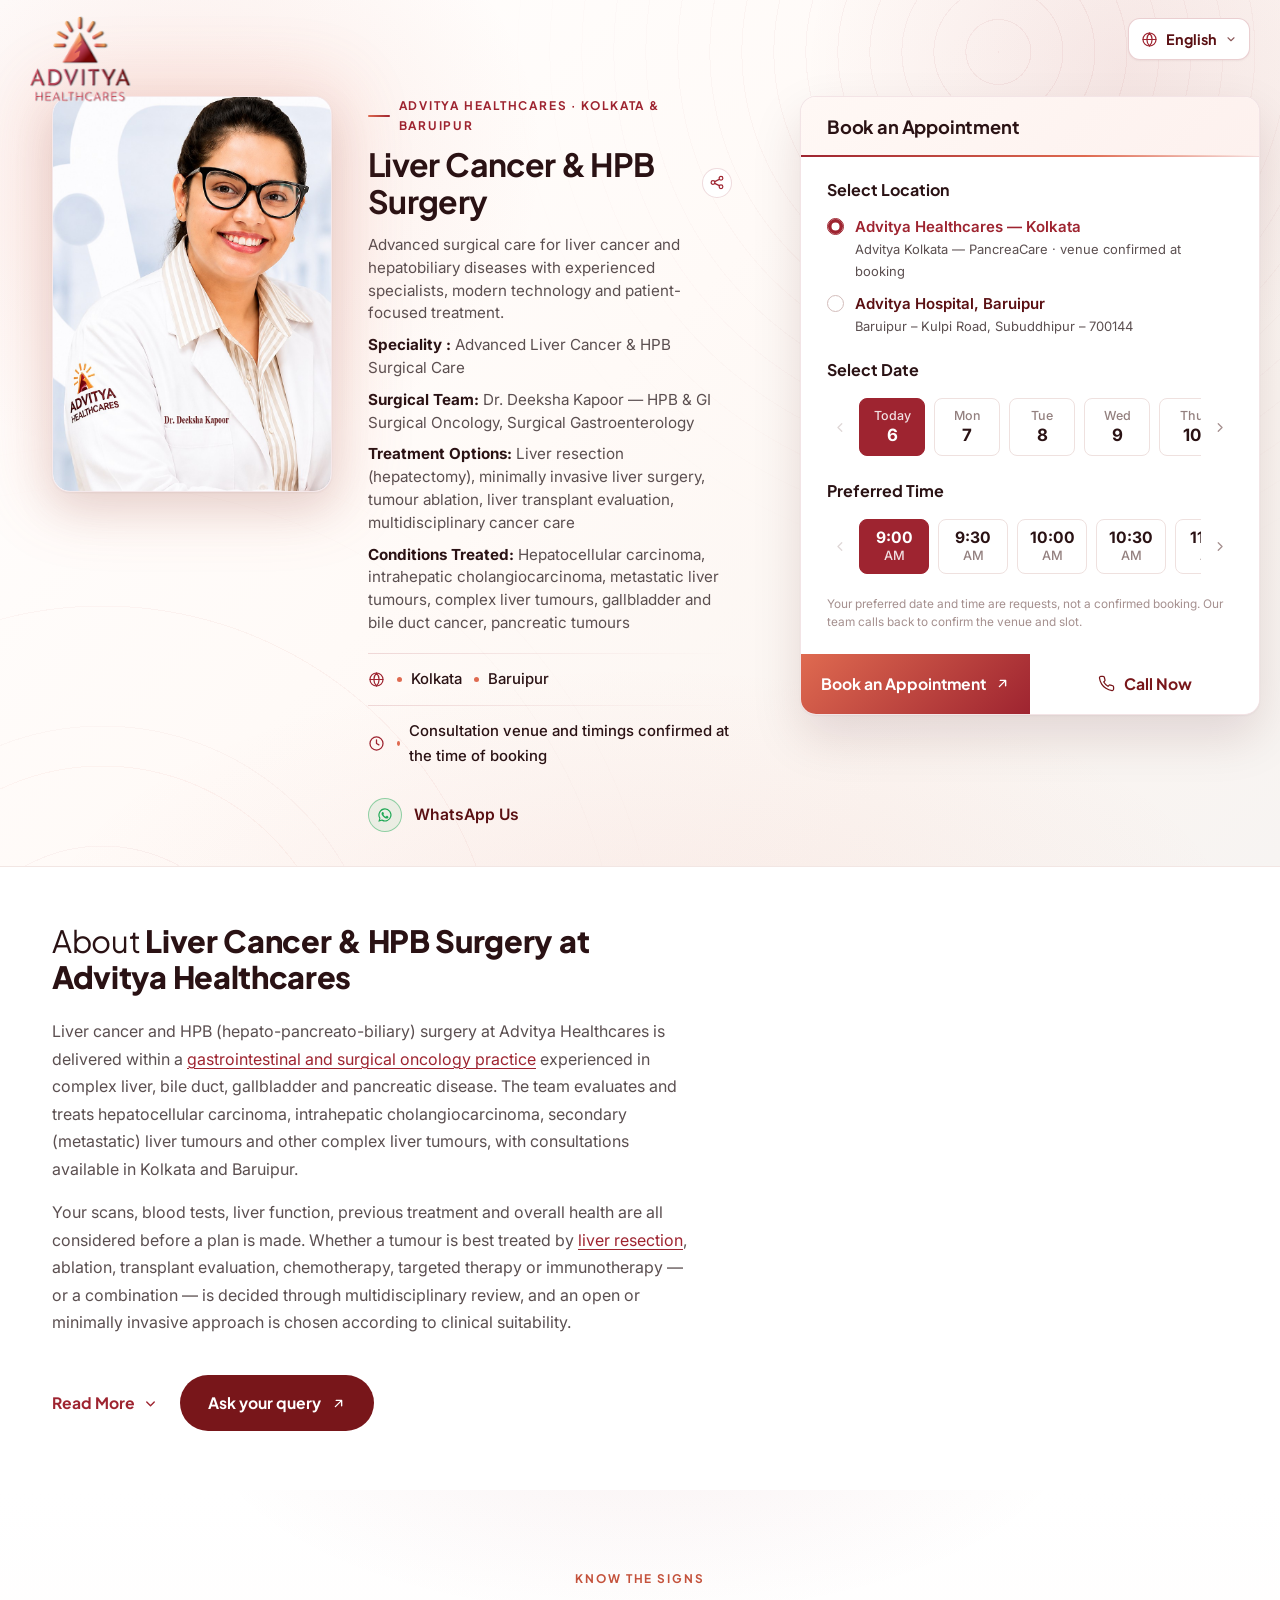
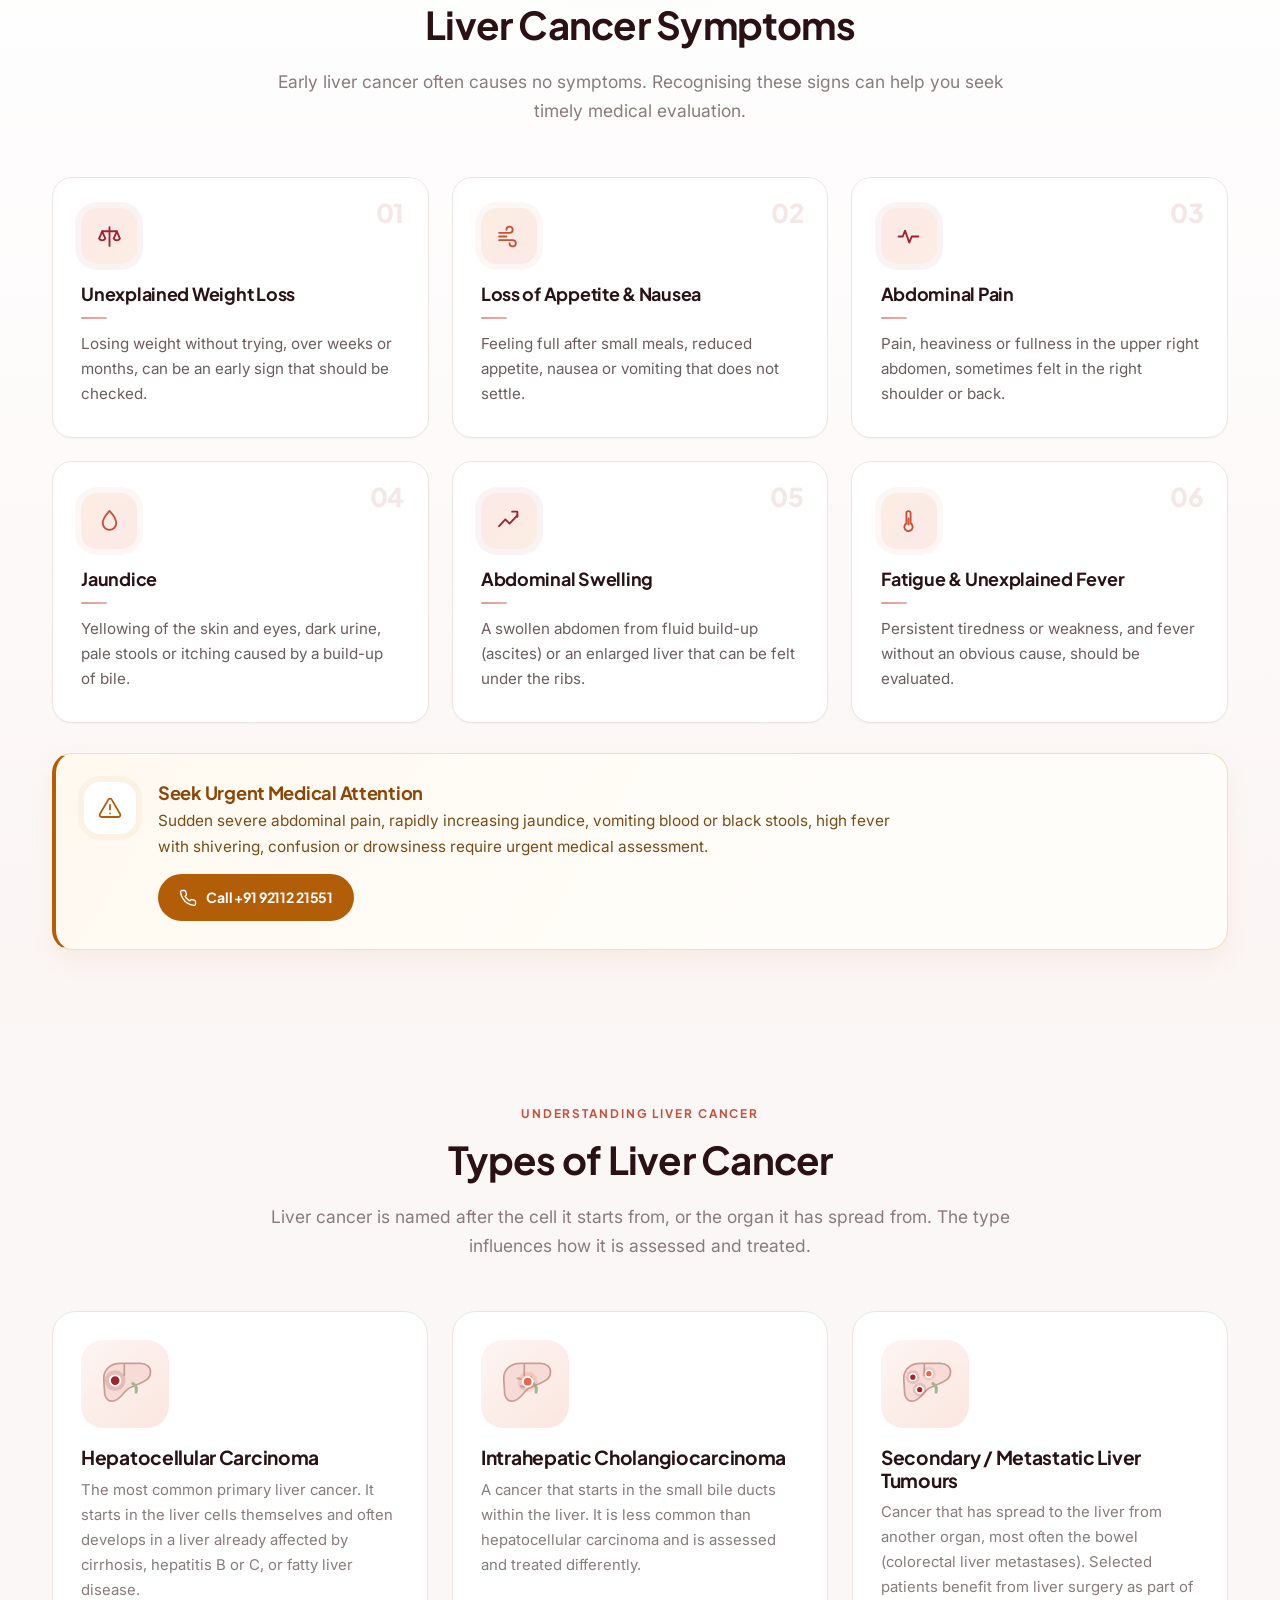
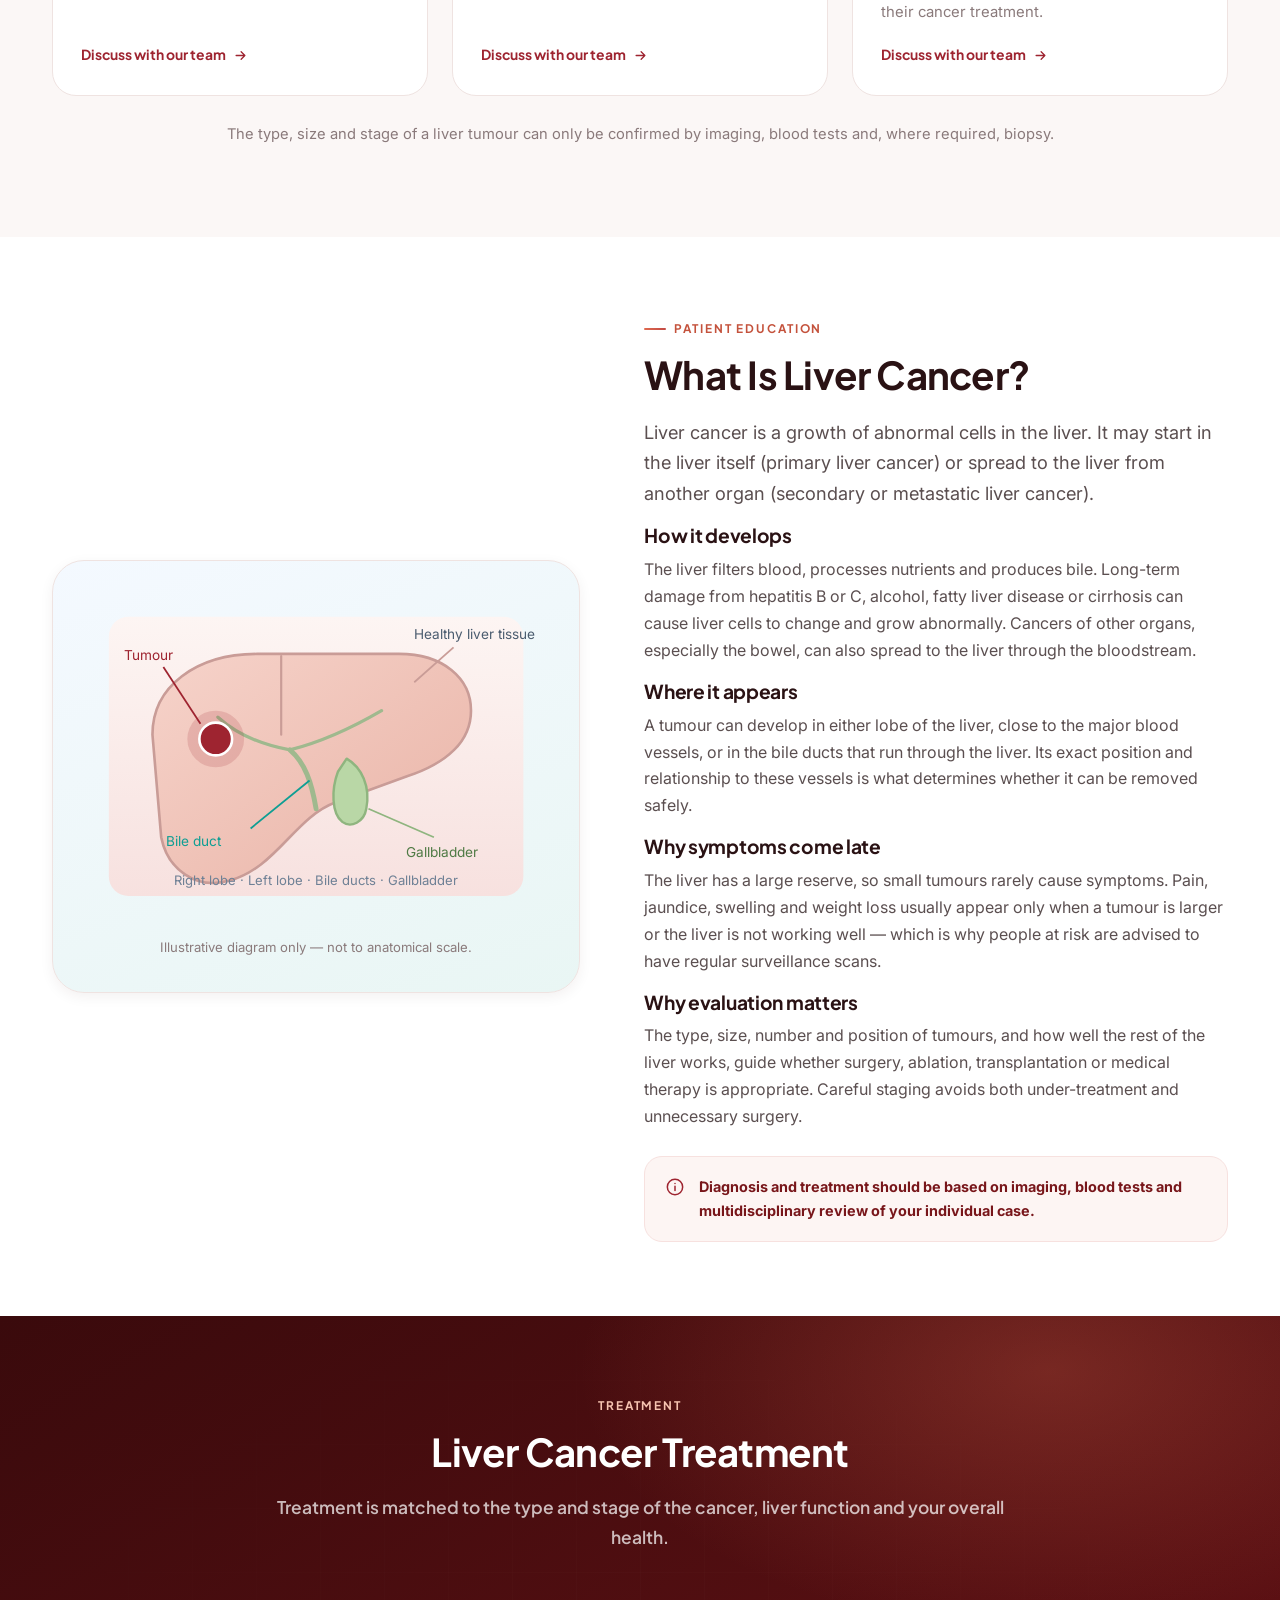
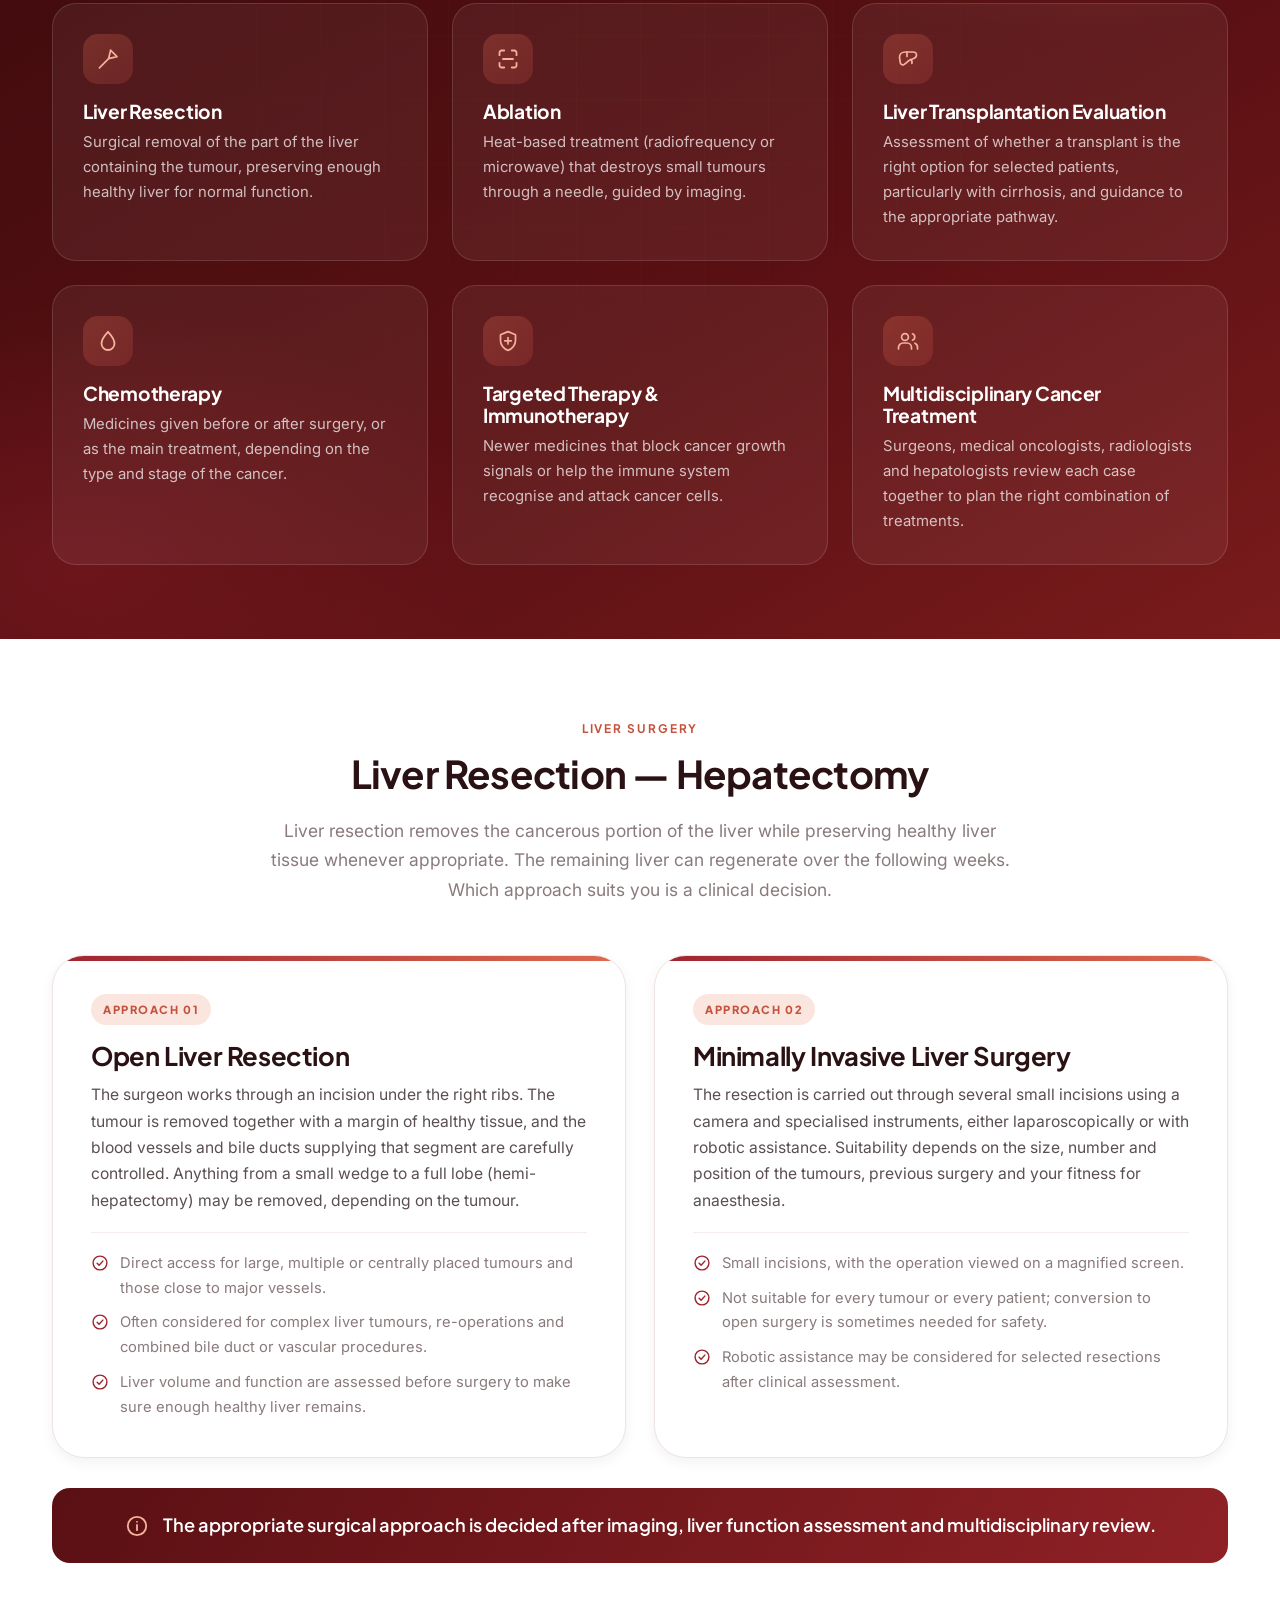
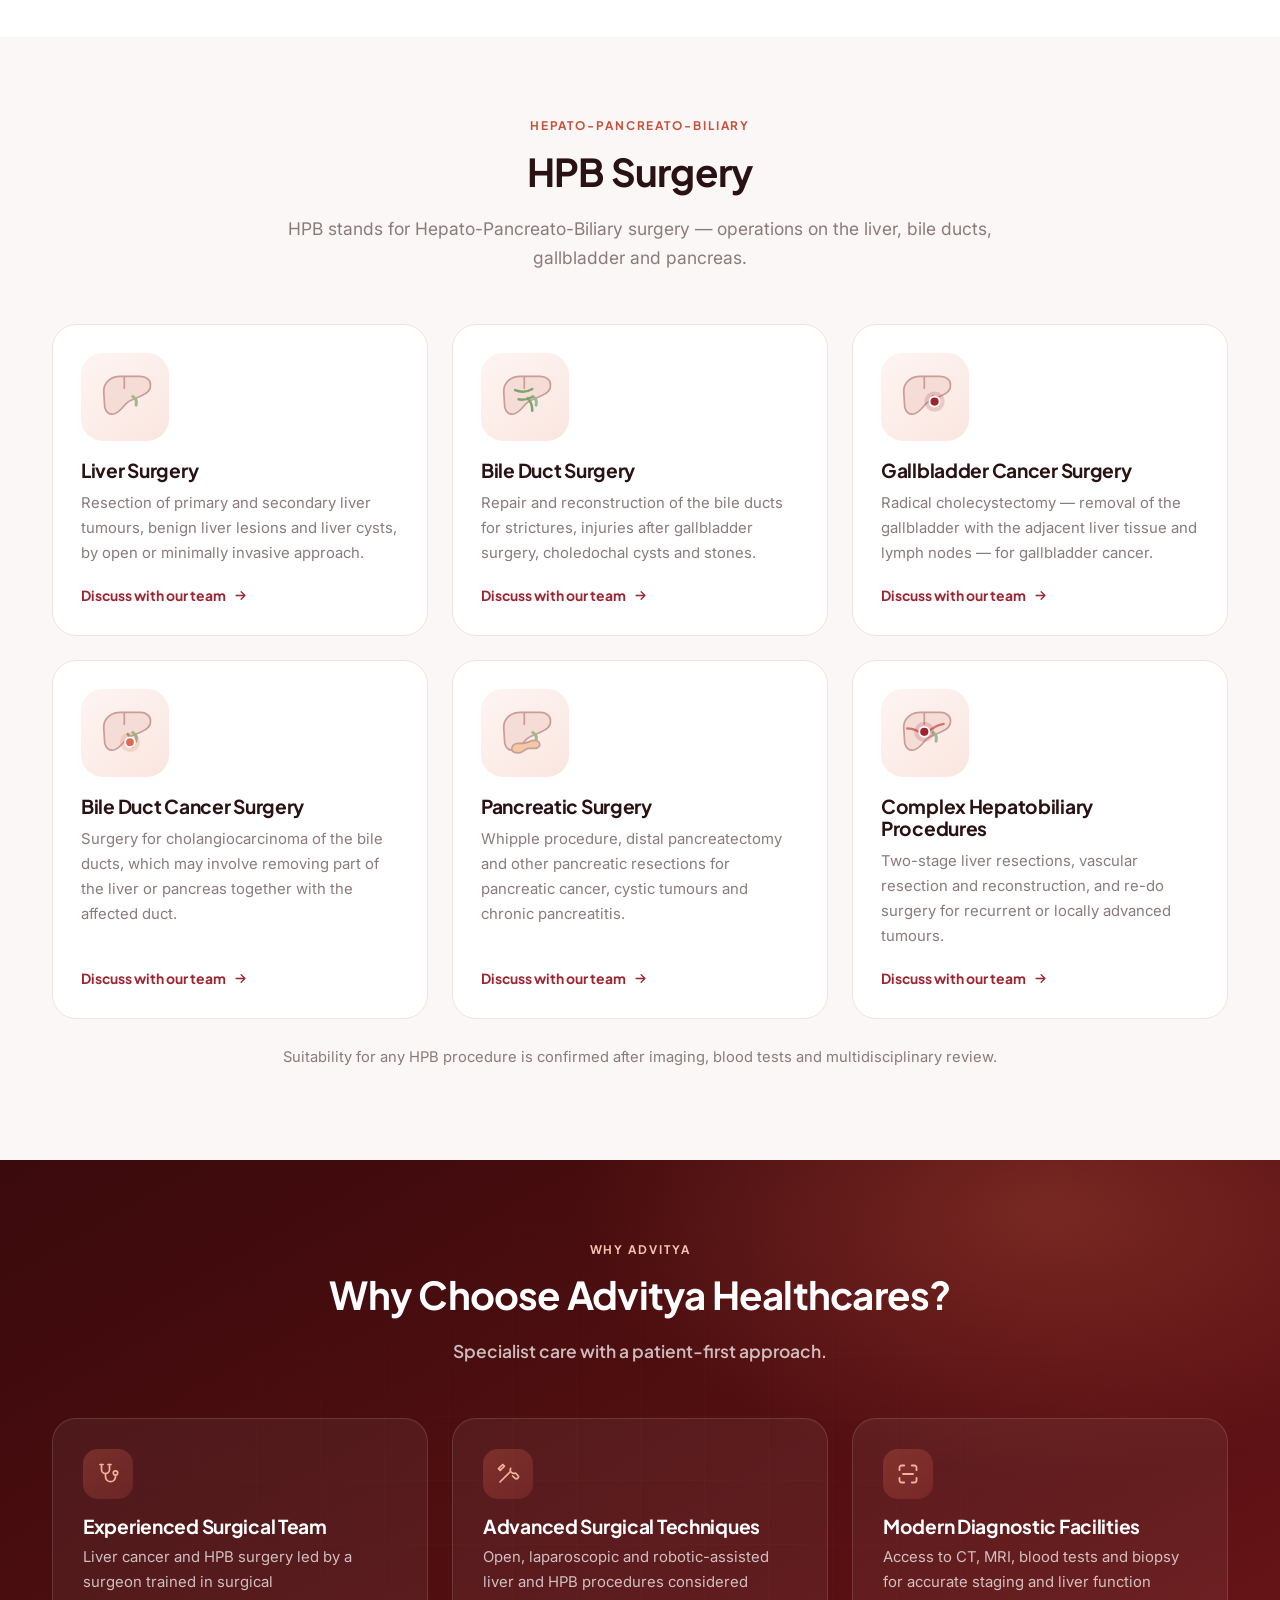
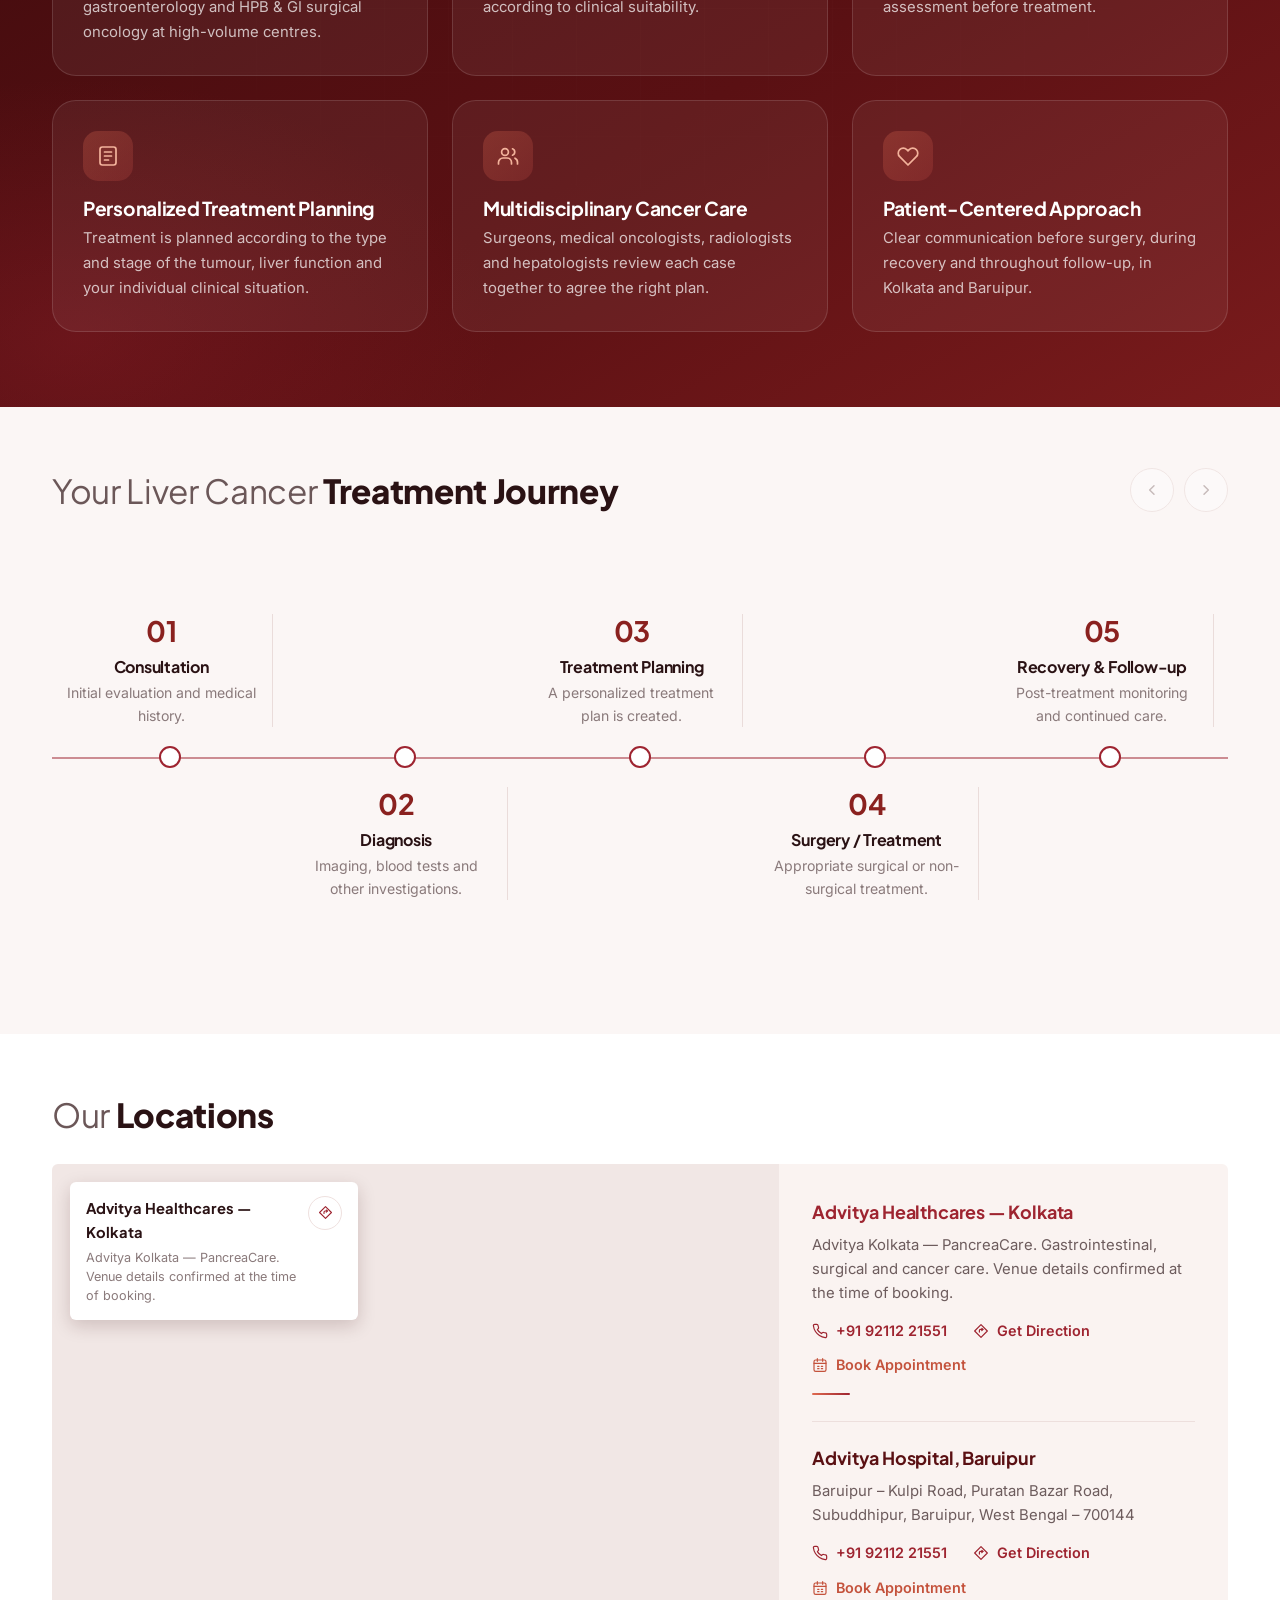
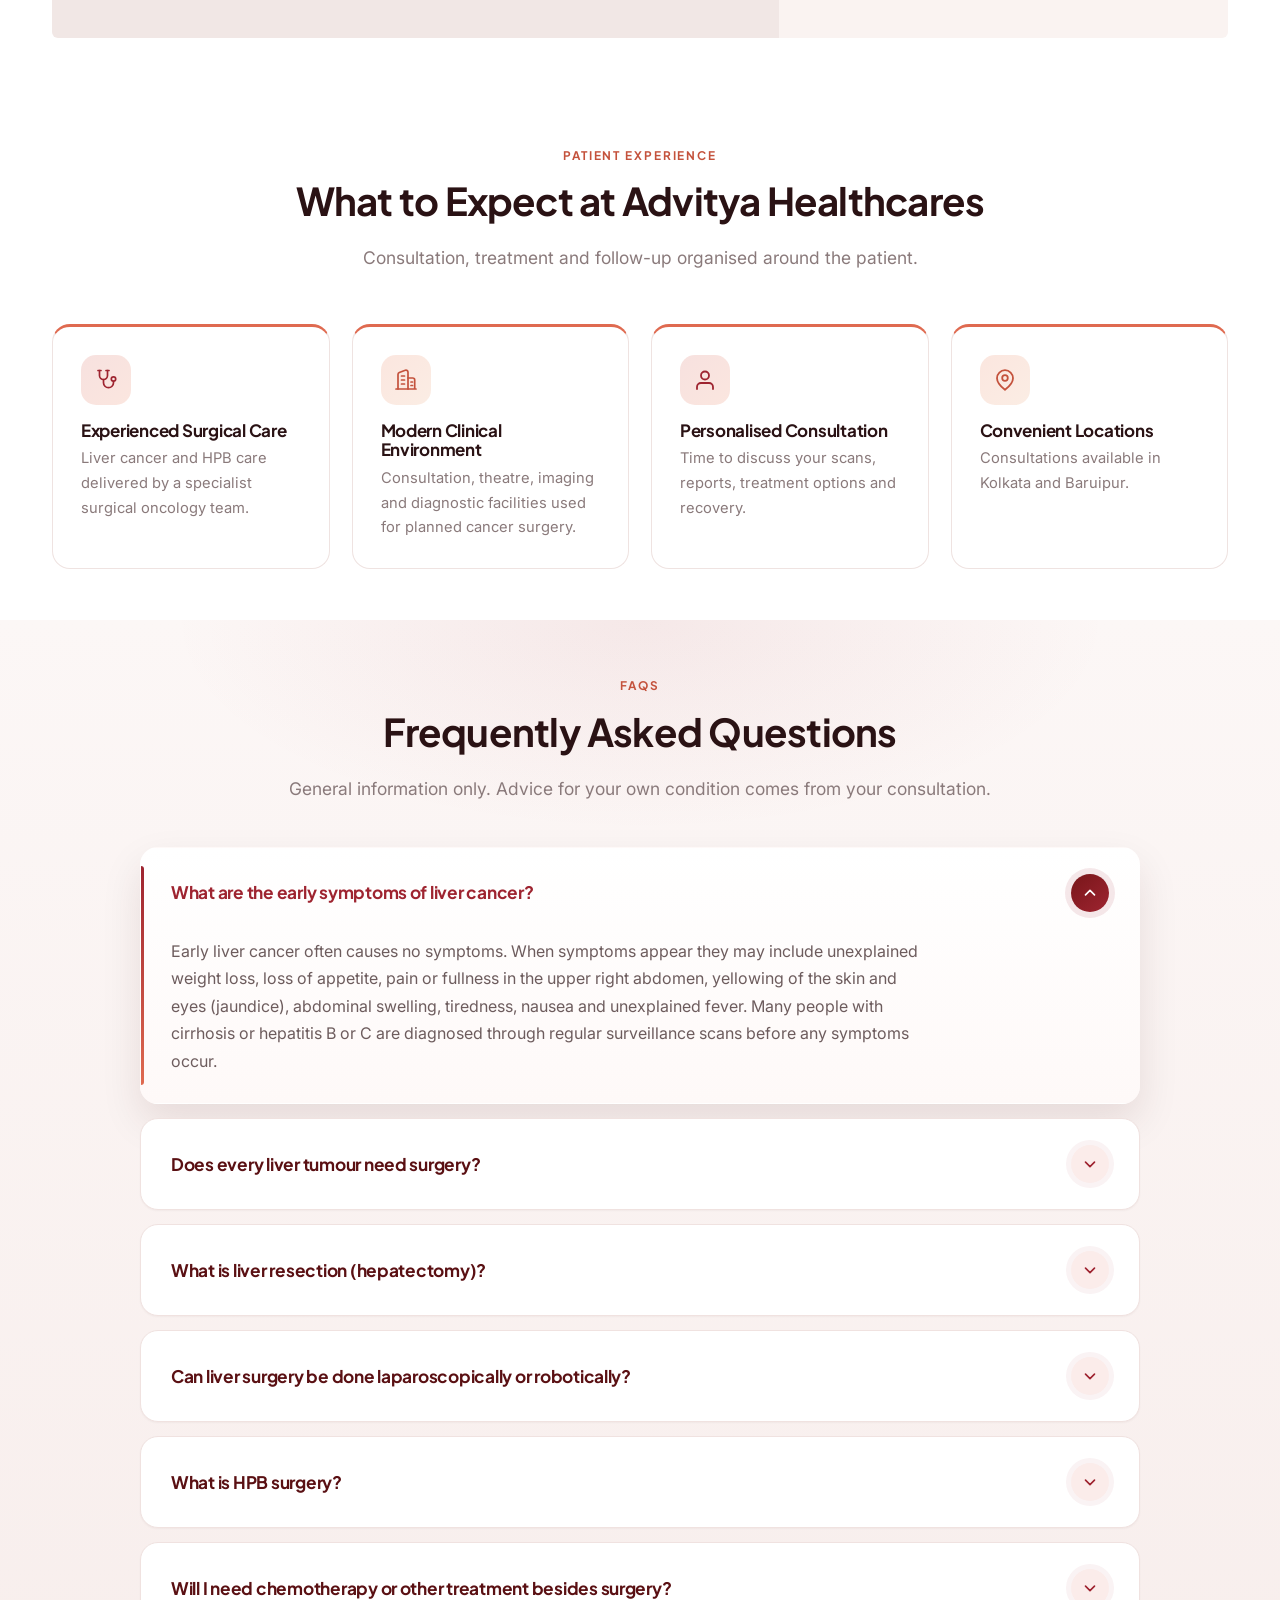
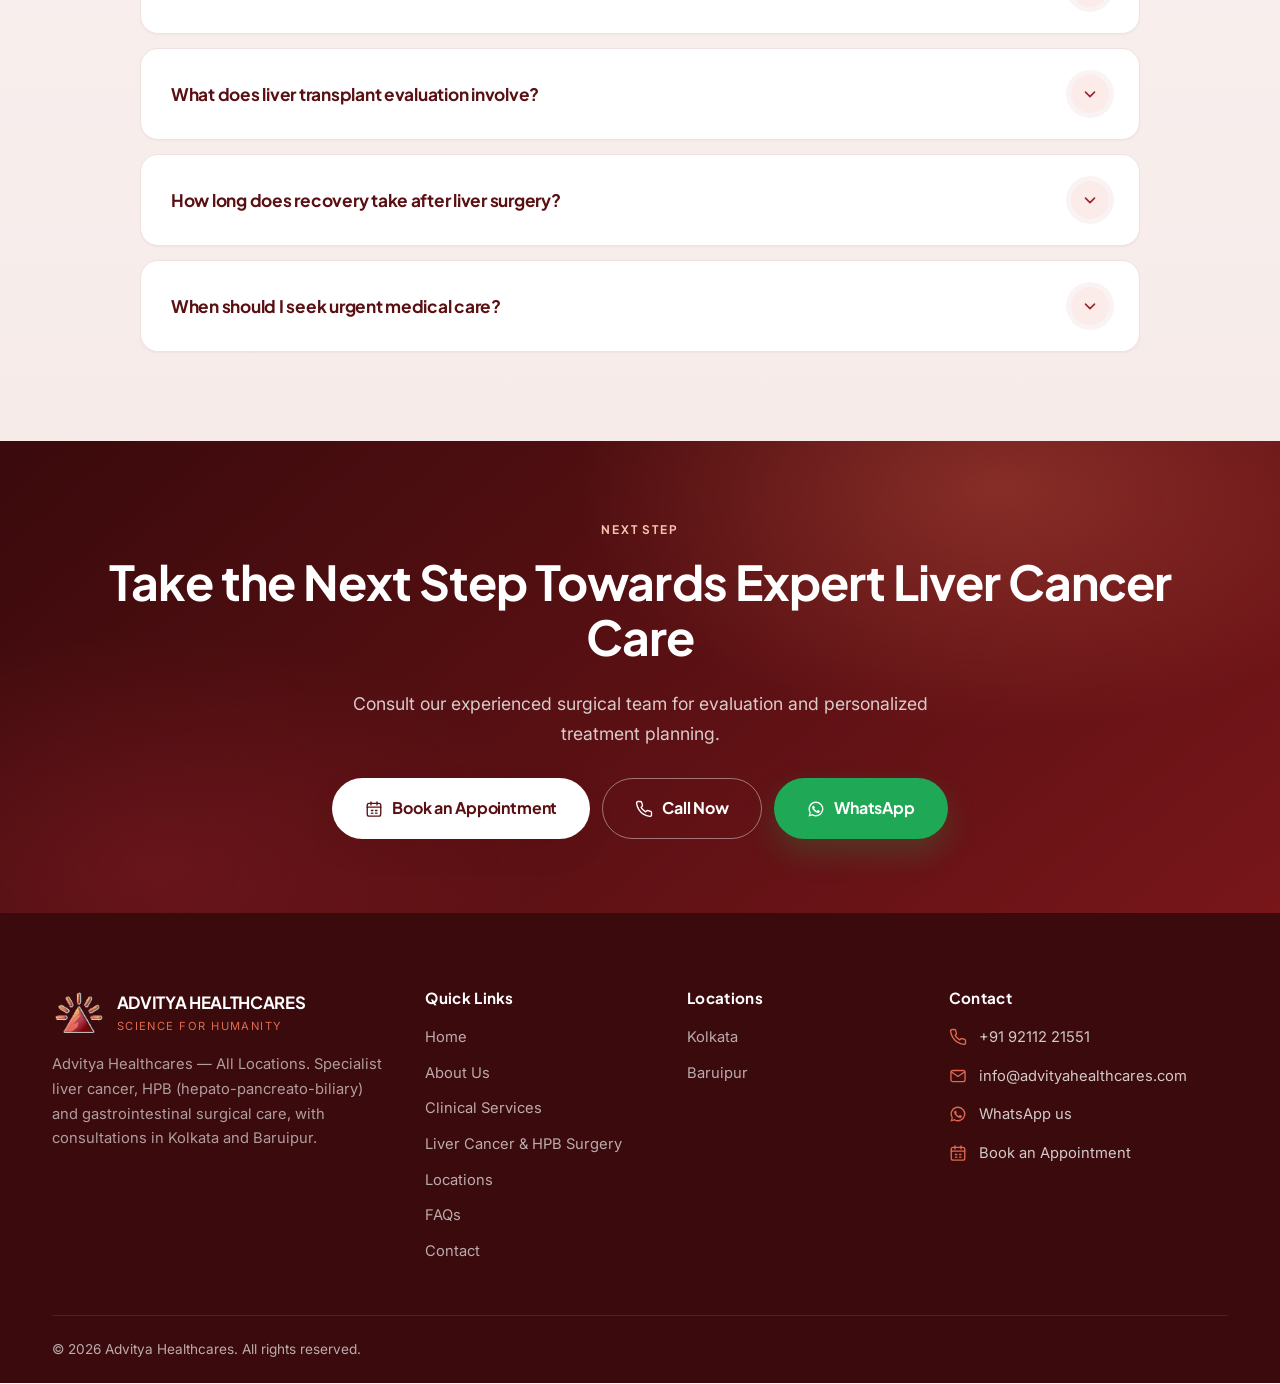
==== commit b4321b8b: "Add CRM appointment form, update logo, remove footer legal links" ====
--- a/index.html
+++ b/index.html
@@ -175,9 +175,8 @@
 
 <a class="sr-only" href="#main">Skip to main content</a>
 
-<a class="brandmark" id="brandmark" href="#top" aria-label="Advitya Healthcares - Liver Cancer &amp; HPB Surgery">
-  <img src="images/advitya_logo_mark.png" alt="Advitya Healthcares logo" width="147" height="126">
-  <span class="brandmark__text"><b>Advitya Healthcares</b><small>Science for Humanity</small></span>
+<a class="sitelogo" href="#top" aria-label="Advitya Healthcares - Liver Cancer &amp; HPB Surgery">
+  <img src="images/advitya_logo_nav.png" alt="Advitya Healthcares" width="234" height="200">
 </a>
 
 <div class="mtools" id="mtools">
@@ -1048,11 +1047,6 @@
 
     <div class="footer__bottom">
       <span>&copy; <span id="year">2026</span> Advitya Healthcares. All rights reserved.</span>
-      <nav class="footer__legal" aria-label="Legal">
-        <a href="https://www.advityahealthcares.com/">Privacy Policy</a>
-        <a href="https://www.advityahealthcares.com/">Terms &amp; Conditions</a>
-        <a href="https://www.advityahealthcares.com/">Medical Disclaimer</a>
-      </nav>
     </div>
   </div>
 </footer>
@@ -1064,23 +1058,67 @@
   <a class="is-book" href="#book" data-book><svg><use href="#i-calendar"/></svg>Book Appointment</a>
 </nav>
 
-<!-- ============ QUICK-START MODAL ============ -->
+<!-- ============ APPOINTMENT MODAL ============
+     Same form and same CRM lead as the Advitya hospital site's liver /
+     HPB page: js/crm-lead.js posts it, js/crm-config.js holds the key. -->
 <div class="modal" id="quick-modal" role="dialog" aria-modal="true" aria-labelledby="quick-title" hidden>
-  <div class="modal__card" role="document">
+  <div class="modal__card modal__card--form" role="document">
     <button class="modal__close" type="button" data-modal-close aria-label="Close"><svg><use href="#i-close"/></svg></button>
 
-    <h2 id="quick-title">Hello, Guest!</h2>
-    <p class="modal__sub">Quick booking using <b>Mobile Number</b>.</p>
-
-    <form id="quick-form" novalidate>
-      <label class="sr-only" for="quick-phone">Mobile number</label>
-      <div class="modal__field">
-        <span class="modal__prefix">+91</span>
-        <input id="quick-phone" name="quick-phone" type="tel" inputmode="numeric" autocomplete="tel-national" maxlength="14" placeholder="">
-      </div>
-      <p class="modal__error" id="quick-error" role="alert"></p>
-
-      <button class="modal__go" type="submit">Get Started</button>
+    <h2 id="quick-title">Book your surgical consultation</h2>
+    <p class="modal__sub">Six fields, nothing clinical. We will call you back to confirm.</p>
+
+    <form class="appt-form" id="appt-form" novalidate>
+      <div class="appt-form__row">
+        <div class="appt-field">
+          <label for="appt-name">Name</label>
+          <input id="appt-name" name="name" type="text" autocomplete="name" required>
+        </div>
+        <div class="appt-field">
+          <label for="appt-phone">Phone number</label>
+          <input id="appt-phone" name="phone" type="tel" inputmode="tel" autocomplete="tel" pattern="[0-9+ \(\)\-]{7,}" required>
+        </div>
+      </div>
+
+      <div class="appt-form__row">
+        <div class="appt-field">
+          <label for="appt-date">Preferred date</label>
+          <input id="appt-date" name="date" type="date">
+        </div>
+        <div class="appt-field">
+          <label for="appt-time">Preferred time</label>
+          <select id="appt-time" name="time">
+            <option value="">No preference</option>
+          </select>
+        </div>
+      </div>
+
+      <div class="appt-field">
+        <label for="appt-location">Preferred location</label>
+        <select id="appt-location" name="location">
+          <option value="Kolkata">Advitya Healthcares &mdash; Kolkata</option>
+          <option value="Baruipur">Advitya Hospital, Baruipur</option>
+        </select>
+      </div>
+
+      <div class="appt-field">
+        <label for="appt-condition">Surgery / condition</label>
+        <input id="appt-condition" name="condition" type="text" value="Liver Cancer &amp; HPB Surgery">
+      </div>
+
+      <div class="appt-field">
+        <label for="appt-message">Message</label>
+        <textarea id="appt-message" name="message" rows="3" placeholder="Anything you would like the team to know before the call."></textarea>
+      </div>
+
+      <label class="appt-consent">
+        <input type="checkbox" name="consent" required>
+        <span>I agree to be contacted about this enquiry. Please do not include detailed medical information in this form.</span>
+      </label>
+
+      <p class="modal__error" id="appt-status" role="alert"></p>
+
+      <button class="modal__go" type="submit">Request appointment</button>
       <button class="modal__back" type="button" data-modal-close>Go Back</button>
     </form>
   </div>
@@ -1100,6 +1138,8 @@
 </script>
 <script src="https://translate.google.com/translate_a/element.js?cb=googleTranslateElementInit" defer></script>
 
+<script src="js/crm-config.js" defer></script>
+<script src="js/crm-lead.js" defer></script>
 <script src="js/main.js" defer></script>
 </body>
 </html>
--- a/css/style.css
+++ b/css/style.css
@@ -248,7 +248,7 @@
 .about-band .wrap{max-width:1700px}
 .about-band__grid{display:grid;grid-template-columns:minmax(0,1fr) 546px;gap:46px;align-items:start}
 .about h2{font-family:var(--font-head);font-size:clamp(1.6rem,2.4vw,2.1rem);font-weight:400;color:var(--ink);margin:0 0 24px;letter-spacing:-.01em}
-.about h2 em{font-style:italic;font-weight:800}
+.about h2 em{font-style:normal;font-weight:800}
 .about p{color:var(--body);font-size:1rem;line-height:1.72;max-width:74ch}
 .about a.inline{color:var(--blue-600);text-decoration:underline;text-underline-offset:3px;text-decoration-thickness:1px}
 .about__more{max-height:0;overflow:hidden;transition:max-height .4s ease}
@@ -748,6 +748,28 @@
   font-family:var(--font-head);font-weight:700;font-size:.98rem;color:var(--blue-600);
 }
 .modal__back:hover{text-decoration:underline;text-underline-offset:3px}
+/* appointment form inside the modal */
+.modal__card--form{max-width:560px;max-height:calc(100vh - 44px);max-height:calc(100dvh - 44px);overflow-y:auto;overscroll-behavior:contain}
+.modal__card--form .modal__sub{margin-bottom:18px}
+.appt-form__row{display:grid;grid-template-columns:1fr 1fr;gap:12px}
+.appt-field{margin-bottom:14px;min-width:0}
+.appt-field label{display:block;margin:0 0 6px;font-family:var(--font-head);font-size:.86rem;font-weight:700;color:var(--ink)}
+.appt-field input,.appt-field select,.appt-field textarea{
+  width:100%;border:1px solid #E5D2D0;border-radius:8px;background:#fff;padding:12px 13px;
+  font:inherit;font-size:.98rem;color:var(--ink);outline:none;transition:border-color .2s,box-shadow .2s;
+}
+.appt-field textarea{resize:vertical;min-height:84px}
+.appt-field input:focus,.appt-field select:focus,.appt-field textarea:focus{border-color:var(--blue-500);box-shadow:0 0 0 4px rgba(194,74,68,.14)}
+.appt-field [aria-invalid="true"],.appt-consent [aria-invalid="true"]{border-color:#B24A4A}
+.appt-consent{display:flex;gap:10px;align-items:flex-start;flex-wrap:wrap;font-size:.86rem;line-height:1.5;color:var(--body);cursor:pointer}
+.appt-consent input{width:18px;height:18px;margin:2px 0 0;flex:none;accent-color:#9E2430}
+.appt-consent span{flex:1;min-width:0}
+.appt-err{margin:6px 0 0;font-size:.82rem;color:#B24A4A;flex-basis:100%}
+.modal__card--form .modal__go{margin-top:18px}
+.modal__go:disabled{opacity:.7;cursor:progress;transform:none}
+@media (max-width:520px){
+  .appt-form__row{grid-template-columns:1fr;gap:0}
+}
 /* html is the scrolling element now that it carries overflow-x, so the lock
    has to be applied there as well - body-only would no longer hold. */
 body.modal-open{overflow:hidden}
@@ -764,7 +786,7 @@
   font-family:var(--font-head);font-weight:400;font-size:clamp(1.6rem,2.6vw,2.15rem);
   color:#6B5758;margin:0;letter-spacing:-.01em;
 }
-.tl-head h2 em{font-style:italic;font-weight:800;color:var(--ink)}
+.tl-head h2 em{font-style:normal;font-weight:800;color:var(--ink)}
 .tl-nav{display:flex;gap:10px;flex:none}
 .tl-nav button{
   width:44px;height:44px;border-radius:50%;border:1px solid #E0CDCB;background:#fff;cursor:pointer;
@@ -982,37 +1004,14 @@
 #locations{padding-bottom:clamp(34px,4vw,58px)}
 
 
-/* ---------- 30. Fixed brand mark ---------- */
-.brandmark{
-  position:fixed;top:clamp(12px,1.6vw,18px);left:clamp(12px,2.4vw,30px);z-index:960;
-  display:inline-flex;align-items:center;gap:12px;
-  background:rgba(255,255,255,.96);border:1px solid rgba(158,36,48,.24);
-  border-radius:14px;padding:9px 18px 9px 12px;
-  /* even ambient ring first, then the directional lift — without the ring the
-     right edge had no shadow behind it and the faint border read as missing */
-  box-shadow:0 0 0 1px rgba(158,36,48,.05),0 6px 18px rgba(58,10,12,.12),0 10px 26px rgba(58,10,12,.14);
-  -webkit-backdrop-filter:saturate(180%) blur(10px);backdrop-filter:saturate(180%) blur(10px);
-  transition:padding .28s cubic-bezier(.2,.7,.3,1),box-shadow .28s,transform .28s;
-}
-.brandmark:hover{transform:translateY(-1px);box-shadow:0 0 0 1px rgba(158,36,48,.07),0 8px 22px rgba(58,10,12,.14),0 14px 32px rgba(58,10,12,.18)}
-.brandmark img{height:clamp(32px,4.4vw,44px);width:auto;object-fit:contain;display:block;flex:none;transition:height .28s cubic-bezier(.2,.7,.3,1)}
-.brandmark__text{display:flex;flex-direction:column;line-height:1.15;transition:opacity .22s,max-width .3s}
-.brandmark__text b{font-family:var(--font-head);font-weight:800;font-size:.98rem;color:var(--navy-800);letter-spacing:-.02em}
-.brandmark__text small{font-size:.62rem;font-weight:700;letter-spacing:.14em;text-transform:uppercase;color:var(--teal-600)}
-.brandmark.is-compact{padding:8px 12px}
-.brandmark.is-compact img{height:38px}
-.brandmark.is-compact .brandmark__text{opacity:0;max-width:0;overflow:hidden}
+/* ---------- 30. Fixed site logo ---------- */
+.sitelogo{
+  position:fixed;top:clamp(10px,1.4vw,16px);left:clamp(12px,2.4vw,30px);z-index:960;
+  display:block;
+}
+.sitelogo img{height:clamp(62px,7vw,86px);width:auto;display:block}
 @media (max-width:760px){
-  /* the wordmark inside the PNG renders ~7.6px tall at this size, so the
-     crisp HTML text stays visible on mobile (matching the HPB header) */
-  .brandmark{padding:8px 14px 8px 10px;border-radius:12px;gap:9px}
-  .brandmark img{height:36px}
-  .brandmark__text{display:flex}
-  .brandmark__text b{font-size:clamp(.78rem,3.4vw,.92rem)}
-  .brandmark__text small{font-size:clamp(.5rem,2.1vw,.58rem);letter-spacing:.12em}
-}
-@media (max-width:340px){
-  .brandmark__text small{display:none}
+  .sitelogo img{height:56px}
 }
 
 
@@ -1220,9 +1219,6 @@
 /* ---------- 34c. Mobile and tablet only ---------- */
 @media (max-width:900px){
   .burger{display:flex}
-  .brandmark{max-width:calc(100% - 84px)}   /* logo stays clear of the hamburger */
-  .brandmark__text{min-width:0}
-  .brandmark__text b,.brandmark__text small{overflow:hidden;text-overflow:ellipsis;white-space:nowrap}
 }
 
 /* ---------- 34d. Short viewports: fit all rows, never slice one ---------- */
@@ -1347,16 +1343,6 @@
 
 /* helper text under each location was 3.7:1 on white - lift to AA */
 .radio span small{color:var(--body)}
-
-/* ---------- brand mark sits on light ground now ----------
-   On the light hero a .14 border plus a purely downward shadow left the right
-   edge with nothing behind it, so the outline read as missing on that side.
-   Slightly stronger border + an even ambient ring fixes it on all four sides. */
-.brandmark{
-  background:rgba(255,255,255,.96);
-  border-color:rgba(158,36,48,.26);
-  box-shadow:0 0 0 1px rgba(158,36,48,.05),0 4px 14px rgba(58,10,12,.10),0 8px 22px rgba(58,10,12,.10);
-}
 
 /* ---------- mobile: keep the glow contained and the ground calm ---------- */
 @media (max-width:760px){
